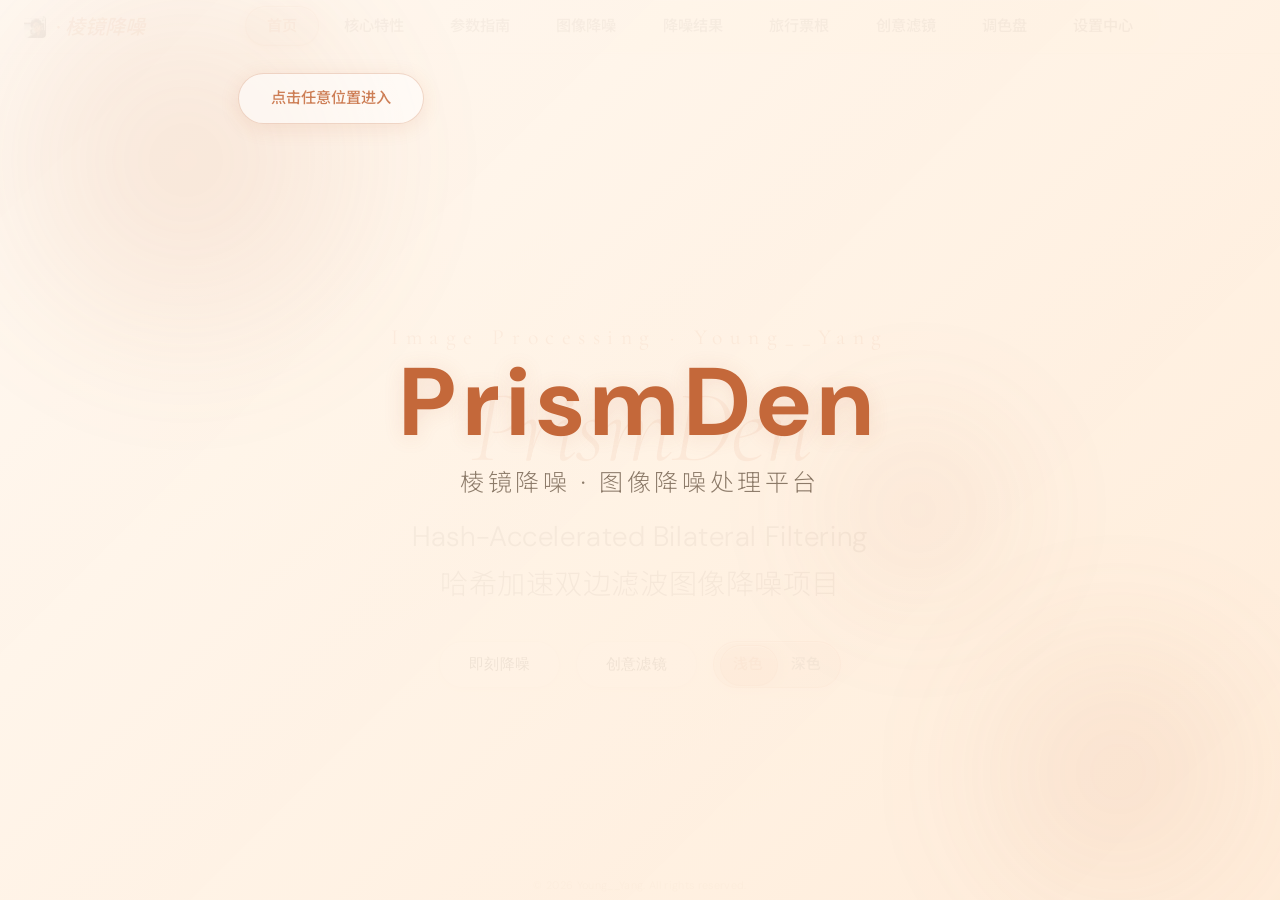
==== index.html @ 750f4538 "first commit" ====
<!DOCTYPE html>
<html lang="zh-CN">
<head>
  <meta charset="UTF-8" />
  <meta name="viewport" content="width=device-width, initial-scale=1.0, viewport-fit=cover" />
  <!-- iOS Safari 兼容 -->
  <meta name="apple-mobile-web-app-capable" content="yes" />
  <meta name="apple-mobile-web-app-status-bar-style" content="default" />
  <meta name="format-detection" content="telephone=no" />
  <!-- 微信 TBS / X5 内核兼容 -->
  <meta name="x5-orientation" content="portrait" />
  <meta name="x5-fullscreen" content="true" />
  <meta name="x5-page-mode" content="app" />
  <meta http-equiv="X-UA-Compatible" content="IE=edge,chrome=1" />
  <meta name="renderer" content="webkit" />
  <!-- 通知 iOS Safari 支持深浅色模式（触发 prefers-color-scheme） -->
  <meta name="color-scheme" content="light dark" />
  <title>PrismDen — 图像降噪</title>
  <link rel="stylesheet" href="style.css" />
  <link rel="stylesheet" href="filter.css" />
  <link rel="stylesheet" href="ticket.css" />
  <link rel="stylesheet" href="profile.css" />
  <link rel="stylesheet" href="palette.css" />
  <link rel="icon" href="./002.jpg" type="image/x-icon">
  <!-- 同步检测系统主题（在 CSS 加载前执行，避免闪白） -->
  <script>
    (function() {
      // 用户手动设置过主题 → 跳过自动检测
      if (localStorage.getItem('theme')) return;
      // 兼容 iOS Safari + 微信：优先 matchMedia，fallback 用 color-scheme 媒体查询
      var mq = '(prefers-color-scheme: dark)';
      var prefersDark = false;
      try { prefersDark = window.matchMedia(mq).matches; } catch(e) {}
      // iOS 微信 X5 内核不支持 matchMedia → 用 CSS env() 检测（Safari 支持）
      // 先设一个默认值，CSS 加载后会覆盖
      if (prefersDark) {
        document.documentElement.setAttribute('data-theme', 'dark');
        sessionStorage.setItem('_themeAuto', '1');
      }
    })();
  </script>
  <link href="https://fonts.googleapis.com/css2?family=Noto+Sans+SC:wght@300;400;500;700&family=Cormorant+Garamond:wght@400;500;600;700&family=DM+Sans:wght@300;400;500;700&family=Playfair+Display:wght@400;600;700;800;900&family=Noto+Serif+SC:wght@400;600;700;900&display=swap" rel="stylesheet">
  <script src="exif.js"></script>
</head>
<body>

<!-- 欢迎遮罩 -->
<div class="welcome-overlay" id="welcomeOverlay" onclick="var o=this;if(o._d)return;o._d=1;o.style.pointerEvents='none';o.classList.add('fade-out');var h=document.getElementById('page-home');if(h){var e=h.querySelectorAll('.hero-kanji,.word,.hero-subtitle,.hero-actions');for(var i=0;i<e.length;i++){e[i].style.animation='none';e[i].offsetHeight;e[i].style.animation=''}}setTimeout(function(){o.remove();var n=document.querySelector('.nav-link[data-page=home]');if(n)n.classList.add('active')},600)">
  <div class="welcome-bg-circle welcome-bg-circle-1"></div>
  <div class="welcome-bg-circle welcome-bg-circle-2"></div>
  <div class="welcome-bg-circle welcome-bg-circle-3"></div>
  <div class="welcome-content">
    <div class="welcome-logo">PrismDen</div>
    <div class="welcome-subtitle" data-i18n="welcomeSubtitle" data-i18n-html="true">棱镜降噪 · 图像降噪处理平台</div>
  </div>
    <div class="welcome-hint" id="welcomeHint" data-i18n="welcomeHint">点击任意位置进入</div>
  </div>
</div>

<!-- 背景动画 -->
<div class="bg-animation">
  <div class="bg-circle bg-circle-1"></div>
  <div class="bg-circle bg-circle-2"></div>
  <div class="bg-circle bg-circle-3"></div>
</div>

<!-- 导航栏 -->
<nav class="navbar" id="navbar">
  <div class="nav-brand" id="navBrand">
    <div class="nav-brand-row">
      <img src="002.jpg" class="nav-icon" onclick="switchPage('home')" style="cursor:pointer;width:22px;height:22px;" alt="logo">
      <span class="nav-title"><a href="#" onclick="switchPage('home'); return false;"><em data-i18n="brandTag">PrismDen</em></a></span>
    </div>
  </div>
  <div class="nav-links" id="navLinks">
    <span class="nav-link active" data-page="home" data-i18n="navHome">首页</span>
    <span class="nav-link" data-page="features" data-i18n="navFeatures">核心特性</span>
    <span class="nav-link" data-page="guide" data-i18n="navGuide">参数指南</span>
    <span class="nav-link" data-page="upload" data-i18n="navUpload">图像降噪</span>
    <span class="nav-link" data-page="result" data-i18n="navResult">降噪结果</span>
    <span class="nav-link" data-page="ticket" data-i18n="navTicket">旅行票根</span>
    <span class="nav-link" data-page="filter" data-i18n="navFilter">创意滤镜</span>
    <span class="nav-link" data-page="palette" data-i18n="navPalette">调色盘</span>
    <span class="nav-link" data-page="profile" data-i18n="navProfile">设置中心</span>
  </div>
  <div class="nav-right">
    <!-- <div class="nav-status" id="statusBar">
      <div class="status-dot" id="statusDot"></div>
      <span id="statusText" data-i18n="statusConnecting">等待后端连接...</span>
    </div> -->
    <!-- <button class="nav-ping-btn" onclick="pingBackend()">检测服务</button> -->
    <!-- <button class="volume-btn" id="volumeBtn" onclick="toggleSound()" title="音效开关">
      <svg class="volume-on" xmlns="http://www.w3.org/2000/svg" viewBox="0 0 24 24" fill="none" stroke="currentColor" stroke-width="2">
        <polygon points="11 5 6 9 2 9 2 15 6 15 11 19 11 5"></polygon>
        <path d="M19.07 4.93a10 10 0 0 1 0 14.14"></path>
        <path d="M15.54 8.46a5 5 0 0 1 0 7.07"></path>
      </svg>
      <svg class="volume-off" style="display:none;" xmlns="http://www.w3.org/2000/svg" viewBox="0 0 24 24" fill="none" stroke="currentColor" stroke-width="2">
        <polygon points="11 5 6 9 2 9 2 15 6 15 11 19 11 5"></polygon>
        <line x1="23" y1="9" x2="17" y2="15"></line>
        <line x1="17" y1="9" x2="23" y2="15"></line>
      </svg>
    </button> -->
  </div>
</nav>

<!-- 1: 首页 -->
<section class="page-section active" id="page-home" data-page="home">

  <section class="hero">
    <div class="hero-sketch-bg">
      <!-- <img src="./hero-sketch.png" alt="" class="hero-sketch hero-desktop" /> -->
      <!-- <img src="./hero-boy.png" alt="" class="hero-sketch hero-mobile" /> -->
    </div>
    <div class="hero-inner">
      <div class="hero-content">
        <p class="hero-kanji" data-i18n="heroKanji">Image Processing · Young__Yang</p>
        <h1 class="hero-title">
          <!-- <span class="word-wrap"><span class="word">PrismDen</span></span> -->
          <span class="word-wrap"><span class="word"><em>PrismDen</em></span></span>
        </h1>
        <p class="hero-subtitle"><span data-i18n="heroSubtitle" data-i18n-html="true">Hash-Accelerated Bilateral Filtering<br>哈希加速双边滤波图像降噪项目</span></p>
        <div class="hero-actions">
          <button class="btn btn-hero-action" onclick="switchPage('upload')" data-i18n="btnDenoise">即刻降噪</button>
          <button class="btn btn-hero-filter" onclick="switchPage('filter')" data-i18n="btnFilter">创意滤镜</button>
          <div class="theme-switcher" id="themeSwitcher">
            <span class="theme-option active" data-theme-option="light" onclick="setTheme('light')" data-i18n="themeLight">浅色</span>
            <span class="theme-option" data-theme-option="dark" onclick="setTheme('dark')" data-i18n="themeDark">深色</span>
            <div class="theme-pill"></div>
          </div>
        </div>
      </div>
    </div>
    <div class="scroll-hint" onclick="switchPage('features')" style="cursor:pointer;">
      <!-- <svg xmlns="http://www.w3.org/2000/svg" viewBox="0 0 24 24" fill="none" stroke="currentColor" stroke-width="2">
        <polyline points="9 6 15 12 9 18"></polyline>
      </svg> -->
      <!-- <span style="font-size:0.82rem; color:var(--stone); letter-spacing:0.08em;">向下滚动查看详情</span> -->
    </div>
  </section>
</section>

<!-- 2: 核心特性 -->
<section class="page-section" id="page-features" data-page="features">

  <main class="page-main">
    <div class="features-grid">
      <div class="feature-card glass-card">
        <h3 data-i18n="featBilateral">双边滤波算法</h3>
        <p data-i18n="featBilateralDesc">空间权重与色彩权重联合保边去噪，精准区分噪声与细节边缘，避免传统高斯滤波导致的模糊</p>
        <div class="feature-formula">W = Gₛ(||x||) · Gᵣ(||I||)</div>
      </div>
      <div class="feature-card glass-card">
        <h3 style="font-size:1.25rem; line-height:1.8; color:var(--ink);" data-i18n="featDS">数据结构</h3>
        <p data-i18n="featDSDesc">综合运用哈希表、链表、大顶堆、队列等数据结构来管理处理流水线</p>
      </div>
      <div class="feature-card glass-card">
        <h3 data-i18n="featCPP">C++ 后端</h3>
        <p data-i18n="featCPPDesc">原生 C++ HTTP 服务器，LUT 加速双边滤波，Catmull-Rom 双三次上采样，Unsharp Mask 锐化</p>
        <div class="feature-formula" style="font-size:0.7rem">MAX_EDGE=1000 · Radius≤5 · LUT×65536</div>
      </div>
      <div class="feature-card glass-card">
        <h3 data-i18n="featFormat">多格式支持</h3>
        <p data-i18n="featFormatDesc">支持 PNG、JPG、JPEG、RAW、BMP、TIFF、WebP 等主流图片格式输入，输出 PNG/JPEG/WebP</p>
        <div class="feature-formula" style="font-size:0.7rem">PNG · JPG · RAW · BMP · TIFF · WebP</div>
      </div>
    </div>
    <div class="cta-block">
      <button class="btn btn-primary btn-lg" onclick="switchPage('guide')" data-i18n="btnViewGuide">查看参数指南 →</button>
    </div>
  </main>

</section>

<!-- 2: 参数指南 -->
<section class="page-section" id="page-guide" data-page="guide">

  <main class="page-main">
    <!-- <div class="panel-header">
      <span class="panel-num">?</span>
      <h2><span data-i18n="navGuide"><span data-i18n="btnBackToGuide">参数指南</span></span></h2>
    </div> -->

    <p style="text-align:center; color:var(--ink-faded); font-size:1.1rem; max-width:720px; margin:0 auto 2.5rem; line-height:1.7;" data-i18n="guideIntro">调整降噪参数前，先了解两个核心参数的含义与推荐取值，助你快速找到最佳效果</p>

    <div class="upload-params-grid">
      <!-- 左：空间半径说明 -->
      <div class="guide-col">
        <div class="glass-card bounce-card" style="animation-delay:0s;">
          <h3 style="font-family:var(--font-display); font-size:1.5rem; font-weight:300; color:var(--ink); margin-bottom:1rem;" data-i18n="guideSpace">空间半径</h3>
          <p style="font-size:1.05rem; color:var(--ink-faded); line-height:1.7; margin-bottom:1rem;" data-i18n="guideSpaceDesc" data-i18n-html="true">
            控制滤波器的<span style="color:var(--orange); font-weight:600;">空间作用范围</span>。数值越大，参与计算的像素距离越远，降噪力度越强，但细节也可能被过度平滑。
          </p>
          <div class="feature-formula" style="margin-bottom:1rem; text-align:center;">Gₛ = exp(−||xy||² / 2σₛ²)</div>
          <div style="display:flex; flex-direction:column; gap:0.7rem;">
            <div style="display:flex; justify-content:space-between; align-items:center; font-size:0.8rem; padding:6px 10px; background:rgba(184,168,152,0.06); border-radius:8px;">
              <span style="color:var(--stone);"><span data-i18n="sigmaSScaleL">1 − 3</span></span>
              <span style="color:var(--ink); font-weight:500; text-align:right;" data-i18n="sigmaSLightDesc">轻微降噪，保留最多细节</span>
            </div>
            <div style="display:flex; justify-content:space-between; align-items:center; font-size:0.8rem; padding:6px 10px; background:rgba(184,168,152,0.06); border-radius:8px;">
              <span style="color:var(--stone);" data-i18n="sigmaSRec">4 − 7（推荐）</span>
              <span style="color:var(--orange); font-weight:600; text-align:right;" data-i18n="sigmaSRecDesc">日常使用，细节与降噪平衡</span>
            </div>
            <div style="display:flex; justify-content:space-between; align-items:center; font-size:0.8rem; padding:6px 10px; background:rgba(184,168,152,0.06); border-radius:8px;">
              <span style="color:var(--stone);">8 − 15</span>
              <span style="color:var(--ink); font-weight:500; text-align:right;" data-i18n="sigmaSStrongDesc">强力降噪，适合高噪声风景照</span>
            </div>
          </div>
        </div>
      </div>

      <!-- 右：颜色阈值说明 -->
      <div class="guide-col">
        <div class="glass-card bounce-card" style="animation-delay:0.6s;">
          <h3 style="font-family:var(--font-display); font-size:1.5rem; font-weight:300; color:var(--ink); margin-bottom:1rem;" data-i18n="guideRange">颜色阈值</h3>
          <p style="font-size:1.05rem; color:var(--ink-faded); line-height:1.7; margin-bottom:1rem;" data-i18n="guideRangeDesc" data-i18n-html="true">
            控制<span style="color:var(--orange); font-weight:600;">颜色相似度阈值</span>。数值越小，颜色边界保护越强（边缘越清晰）；数值越大，跨边缘平滑越激进。
          </p>
          <div class="feature-formula" style="margin-bottom:1rem; text-align:center;">Gᵣ = exp(−||I||² / 2σᵣ²)</div>
          <div style="display:flex; flex-direction:column; gap:0.7rem;">
            <div style="display:flex; justify-content:space-between; align-items:center; font-size:0.8rem; padding:6px 10px; background:rgba(184,168,152,0.06); border-radius:8px;">
              <span style="color:var(--stone);">1 − 15</span>
              <span style="color:var(--ink); font-weight:500; text-align:right;" data-i18n="sigmaRLowDesc">强保边，适合人像、建筑</span>
            </div>
            <div style="display:flex; justify-content:space-between; align-items:center; font-size:0.8rem; padding:6px 10px; background:rgba(184,168,152,0.06); border-radius:8px;">
              <span style="color:var(--stone);" data-i18n="sigmaRRec">16 − 40（推荐）</span>
              <span style="color:var(--orange); font-weight:600; text-align:right;" data-i18n="sigmaRRecDesc">平衡保边与平滑，默认 25</span>
            </div>
            <div style="display:flex; justify-content:space-between; align-items:center; font-size:0.8rem; padding:6px 10px; background:rgba(184,168,152,0.06); border-radius:8px;">
              <span style="color:var(--stone);">41 − 100</span>
              <span style="color:var(--ink); font-weight:500; text-align:right;" data-i18n="sigmaRHighDesc">平滑优先，适合天空、水面等</span>
            </div>
          </div>
        </div>
      </div>
    </div>

    <div style="text-align:center; margin-top:2rem;">
      <button class="btn btn-primary btn-lg" onclick="switchPage('upload')" data-i18n="btnGoParams">去调整参数 →</button>
    </div>
  </main>
</section>

<!-- 3: 上传处理 -->
<section class="page-section" id="page-upload" data-page="upload">

  <main class="page-main page-main-wide">
    <div class="upload-params-grid">

      <!-- 左列：上传区域 -->
      <section class="content-section upload-col">
        <div class="panel-header">
          <h2 data-i18n="uploadTitle">导入图片</h2>
        </div>

        <div class="upload-zone glass-card bounce-card" id="uploadZone" style="animation-delay:0s;">
          <input type="file" id="fileInput" accept=".png,.jpg,.jpeg,.raw,.bmp,.tiff,.tif,.webp" hidden />
          <div class="upload-inner" id="uploadInner">
            <div class="upload-icon">
              <svg width="48" height="48" viewBox="0 0 48 48" fill="none">
                <path d="M24 10V34M24 10L16 18M24 10L32 18" stroke="currentColor" stroke-width="2.5" stroke-linecap="round" stroke-linejoin="round"/>
                <path d="M10 36H38" stroke="currentColor" stroke-width="2.5" stroke-linecap="round"/>
              </svg>
            </div>
            <p class="upload-hint" data-i18n="uploadHint">点击导入图片</p>
            <p class="upload-format" data-i18n="uploadFormat">支持 PNG · JPG · JPEG · RAW · BMP · TIFF · WebP</p>
          </div>
        </div>

        <div class="preview-block" id="previewBlock">
          <img id="previewImg" class="preview-img hidden" alt="预览图" />
          <canvas id="inputCanvas" class="img-canvas hidden"></canvas>
          <div class="img-actions hidden" id="imgActions">
            <button class="img-action-btn change" onclick="changeImage()">
              <svg width="14" height="14" viewBox="0 0 16 16" fill="none">
                <path d="M13 2H3L2 5V14H14V5L13 2Z" stroke="currentColor" stroke-width="1.2" stroke-linejoin="round"/>
                <path d="M8 12V6M8 6L5 9M8 6L11 9" stroke="currentColor" stroke-width="1.2" stroke-linecap="round" stroke-linejoin="round"/>
              </svg>
              <span data-i18n="btnChangePhoto">更换照片</span>
            </button>
            <button class="img-action-btn remove" onclick="removeImage()">
              <svg width="14" height="14" viewBox="0 0 16 16" fill="none">
                <path d="M5 2L2 5V14H14V5L11 2H5Z" stroke="currentColor" stroke-width="1.2" stroke-linejoin="round"/>
                <path d="M6 7L10 11M10 7L6 11" stroke="currentColor" stroke-width="1.2" stroke-linecap="round" stroke-linejoin="round"/>
              </svg>
              <span data-i18n="btnRemovePhoto">移除照片</span>
            </button>
          </div>
          <div class="img-meta hidden" id="imgMeta">
            <div class="meta-row"><span class="meta-key"><span data-i18n="metaName">文件名</span></span><span class="meta-val" id="metaName">--</span></div>
            <div class="meta-row"><span class="meta-key"><span data-i18n="metaFormat">格式</span></span><span class="meta-val" id="metaFormat">--</span></div>
            <div class="meta-row"><span class="meta-key"><span data-i18n="metaSize">大小</span></span><span class="meta-val" id="metaBytes">--</span></div>
            <div class="meta-divider"></div>
            <div class="meta-sub" data-i18n="metaCamera">相机参数</div>
            <div class="meta-row meta-exif-row"><span class="meta-key"><span data-i18n="metaMake">相机制造商</span></span><span class="meta-val" id="metaMake">--</span></div>
            <div class="meta-row meta-exif-row"><span class="meta-key"><span data-i18n="metaModel">相机型号</span></span><span class="meta-val" id="metaModel">--</span></div>
            <div class="meta-row meta-exif-row"><span class="meta-key"><span data-i18n="metaAperture">光圈</span></span><span class="meta-val" id="metaAperture">--</span></div>
            <div class="meta-row meta-exif-row"><span class="meta-key"><span data-i18n="metaShutter">快门</span></span><span class="meta-val" id="metaShutter">--</span></div>
            <div class="meta-row meta-exif-row"><span class="meta-key"><span data-i18n="metaISO">ISO</span></span><span class="meta-val" id="metaISO">--</span></div>
            <div class="meta-row meta-exif-row"><span class="meta-key"><span data-i18n="metaFocal">焦距</span></span><span class="meta-val" id="metaFocal">--</span></div>
          </div>
        </div>

      </section>

      <!-- 右列：降噪参数 -->
      <section class="content-section params-col">
        <div class="panel-header" style="flex-wrap:wrap;">
          <h2 data-i18n="paramTitle">降噪参数</h2>
          <button class="btn btn-ghost" onclick="switchPage('guide')" style="margin-left:auto; font-size:0.82rem; padding:0.5rem 1.1rem;" data-i18n="btnBackToGuide">← 参数指南</button>
        </div>

        <!-- <div class="params-grid">
          <div class="param-card glass-card bounce-card" style="animation-delay:0.4s;">
            <h3 class="param-card-title"><span data-i18n="featBilateral">双边滤波算法</span></h3>
            <div class="algo-formula">
              W(i,j) = Gₛ(|i−j|) · Gᵣ(|I(i)−I(j)|)<br/>
              Gₛ = exp(−||xy||² / 2σₛ²)<br/>
              Gᵣ = exp(−||I||² / 2σᵣ²)
            </div>
          </div>
          <div class="param-card glass-card bounce-card" style="animation-delay:0.8s;">
            <h3 class="param-card-title" style="font-size:1.15rem; line-height:1.8;">云赴山巅<br>自在远行<br>春和景明<br>白日梦想家</h3>
          </div>
        </div> -->

        <div class="param-controls glass-card bounce-card" style="animation-delay:1.2s;">
          <div class="param-group">
            <label class="param-label">
              <span data-i18n="sigmaSLabel">空间半径</span>
              <span>σₛ = <em id="sigmaS_val">5</em></span>
            </label>
            <input type="range" class="slider" id="sigmaS" min="1" max="15" value="5"
              oninput="document.getElementById('sigmaS_val').textContent=this.value" />
            <div class="param-scale"><span data-i18n="sigmaSScaleL">1 &mdash; 轻微</span><span data-i18n="sigmaSScaleR">15 &mdash; 强力</span></div>
          </div>

          <div class="param-group">
            <label class="param-label">
              <span data-i18n="sigmaRLabel">颜色阈值</span>
              <span>σᵣ = <em id="sigmaR_val">25</em></span>
            </label>
            <input type="range" class="slider" id="sigmaR" min="1" max="100" value="25"
              oninput="document.getElementById('sigmaR_val').textContent=this.value" />
            <div class="param-scale"><span data-i18n="sigmaRScaleL">1 &mdash; 保边</span><span data-i18n="sigmaRScaleR">100 &mdash; 平滑</span></div>
          </div>

          <div class="param-group">
            <label class="param-label"><span data-i18n="resultMode">降噪模式</span></label>
            <div class="mode-tabs" id="modeTabs">
              <button class="mode-tab active" data-mode="bilateral" onclick="selectMode(this)"><span data-i18n="modeBilateral">彩色双边</span></button>
              <button class="mode-tab" data-mode="grayscale_bilateral" onclick="selectMode(this)"><span data-i18n="modeGrayscale">灰度 Y 通道</span></button>
              <div class="mode-pill" id="modePill"></div>
            </div>
          </div>

          <button class="btn btn-primary btn-process" id="processBtn" onclick="processImage()" disabled>
            <span class="btn-text" data-i18n="btnStartDenoise">开始图像降噪</span>
            <div class="btn-spinner hidden" id="btnSpinner"></div>
          </button>

          <div class="progress-wrap hidden" id="progressWrap">
            <div class="progress-bar" id="progressBar" style="width:0%"></div>
            <span class="progress-text" id="progressText" data-i18n="processing">处理中...</span>
          </div>

          <div class="timing hidden" id="timingBlock">
            <span class="timing-label"><span data-i18n="resultTiming">处理耗时</span></span>
            <span class="timing-val" id="timingVal">-- ms</span>
          </div>
        </div>
      </section>

    </div>
  </main>

</section>

<!-- 4: 处理结果 -->
<section class="page-section" id="page-result" data-page="result">

  <main class="page-main" id="mainContent">

    <!-- 无结果提示 -->
    <div class="empty-state glass-card" id="emptyState">
      <h3 data-i18n="emptyTitle">暂无处理结果</h3>
      <p data-i18n="emptyDesc">请先前往上传处理页面导入图片并进行降噪处理</p>
      <button class="goto-upload-btn" onclick="switchPage('upload')"><span data-i18n="btnGoUpload">去上传图片</span></button>
    </div>

    <!-- 结果展示区 -->
    <div id="resultContent" class="hidden">

      <!-- 耗时 + 参数信息 -->
      <div class="result-info-bar glass-card bounce-card" id="resultInfoBar" style="animation-delay:0s;">
        <div class="info-item">
          <span class="info-label"><span data-i18n="resultTiming">处理耗时</span></span>
          <span class="info-val" id="resultTiming">--</span>
        </div>
        <div class="info-divider"></div>
        <div class="info-item">
            <span class="info-label">σₛ <span data-i18n="sigmaSLabel">空间半径</span></span>
            <span class="info-val" id="resultSigmaS">--</span>
          </div>
          <div class="info-divider"></div>
          <div class="info-item">
            <span class="info-label">σᵣ <span data-i18n="sigmaRLabel">颜色阈值</span></span>
          <span class="info-val" id="resultSigmaR">--</span>
        </div>
        <div class="info-divider"></div>
        <div class="info-item">
          <span class="info-label"><span data-i18n="resultMode">降噪模式</span></span>
          <span class="info-val" id="resultMode">--</span>
        </div>
      </div>

      <!-- 左右布局：左=降噪结果+保存，右=照片信息 -->
      <div class="result-grid">

        <!-- 左栏：降噪结果 + 保存图片（上下分布） -->
        <div class="result-left-col">
          <!-- 降噪结果 -->
          <section class="content-section">
            <div class="panel-header">
              <h2 data-i18n="resultTitle">降噪结果</h2>
            </div>
            <div class="result-canvas-wrap glass-card bounce-card" style="animation-delay:0.5s;">
              <canvas id="resultCanvas" class="img-canvas-full"></canvas>
            </div>
            <!-- <div class="compare-hint" id="compareHint" onclick="openCompare()">
              <svg width="16" height="16" viewBox="0 0 16 16" fill="none">
                <path d="M6 2L2 8L6 14M10 2L14 8L10 14" stroke="currentColor" stroke-width="1.5" stroke-linecap="round"/>
              </svg>
              点击对比查看<span data-i18n="compareOriginal">原图</span> / 处理后效果
            </div> -->
          </section>

          <!-- 保存图片（在降噪结果下方） -->
          <section class="content-section" style="margin-top:2rem;">
            <!-- <div class="panel-header">
              <h2><span data-i18n="btnSave"><span data-i18n="btnSaveFilter">保存图片</span></span></h2>
            </div> -->
            <div class="save-block glass-card bounce-card" id="saveBlock" style="animation-delay:1.0s;">
              <div class="save-format-row">
                <span class="save-label" data-i18n="saveFormat">保存格式</span>
                <div class="save-format-tabs" id="saveFormatTabs">
                  <button class="save-fmt-btn active" data-fmt="png" onmouseenter="selectSaveFormat(this)"><span data-i18n="savePNG">PNG</span></button>
                  <button class="save-fmt-btn" data-fmt="jpeg" onmouseenter="selectSaveFormat(this)"><span data-i18n="saveJPEG">JPEG</span></button>
                  <button class="save-fmt-btn" data-fmt="webp" onmouseenter="selectSaveFormat(this)"><span data-i18n="saveWebP">WebP</span></button>
                  <div class="save-format-pill"></div>
                </div>
              </div>
              <div id="qualityRow" style="display:none; flex-direction:column; gap:8px;">
                <label class="param-label"><span data-i18n="qualityLabel">压缩质量</span> <em id="qualityVal">92</em>%</label>
                <input type="range" class="slider" id="qualitySlider" min="60" max="100" value="92"
                  oninput="document.getElementById('qualityVal').textContent=this.value" />
              </div>
              <div class="save-actions" id="saveActions">
                <button class="save-action-btn" data-action="save" onmouseenter="selectSaveAction(this)"><span data-i18n="btnSave">保存图片</span></button>
                <button class="save-action-btn" data-action="new" onmouseenter="selectSaveAction(this)"><span data-i18n="btnNewImage">处理新图片</span></button>
                <div class="save-action-pill"></div>
              </div>
              <button class="save-confirm-btn" id="saveConfirmBtn" onclick="executeSaveAction()"><span data-i18n="btnConfirm">确定</span></button>
            </div>
          </section>
        </div>

        <!-- 右栏：照片信息（精简） -->
        <section class="content-section result-right-col">
          <div class="panel-header">
            <h2><span data-i18n="photoInfo">照片信息</span></h2>
          </div>
          <div class="photo-info glass-card bounce-card" id="photoInfoBlock" style="animation-delay:0.8s;">
            <!-- 相机参数 -->
            <div class="info-sub-header" data-i18n="metaCamera">相机参数</div>
            <div class="info-row">
              <span class="info-key"><span data-i18n="metaMake">相机制造商</span></span>
              <span class="info-val" id="infoMake">--</span>
            </div>
            <div class="info-row">
              <span class="info-key"><span data-i18n="metaModel">相机型号</span></span>
              <span class="info-val" id="infoModel">--</span>
            </div>
            <div class="info-row">
              <span class="info-key"><span data-i18n="metaAperture">光圈</span></span>
              <span class="info-val" id="infoAperture">--</span>
            </div>
            <div class="info-row">
              <span class="info-key"><span data-i18n="metaShutter">快门</span></span>
              <span class="info-val" id="infoShutter">--</span>
            </div>
            <div class="info-row">
              <span class="info-key"><span data-i18n="metaISO">ISO</span></span>
              <span class="info-val" id="infoISO">--</span>
            </div>
            <div class="info-row">
              <span class="info-key"><span data-i18n="metaFocal">焦距</span></span>
              <span class="info-val" id="infoFocal">--</span>
            </div>
            <div class="info-divider-row"></div>
            <!-- 文件信息 -->
            <div class="info-sub-header"><span data-i18n="fileInfo">文件信息</span></div>
            <div class="info-row">
              <span class="info-key" data-i18n="fileSize">文件大小</span>
              <span class="info-val" id="infoFileSize">--</span>
            </div>
            <div class="info-row">
              <span class="info-key" data-i18n="fileFormat">文件格式</span>
              <span class="info-val" id="infoFormat">--</span>
            </div>
            <div class="info-row">
              <span class="info-key"><span data-i18n="colorSpace">颜色空间</span></span>
              <span class="info-val" id="infoColorSpace">--</span>
            </div>
          </div>
        </section>

      </div>

    </div>

  </main>

</section><!-- end #page-result -->

<!-- 5: 旅行票根 -->
<section class="page-section" id="page-ticket" data-page="ticket">

  <div class="ticket-page">
    <!-- 左侧：上传 & 设置 -->
    <div class="ticket-panel" id="ticketPanel">
      <div class="sheet-top-bar">
        <div class="sheet-drag-handle"></div>
        <button class="sheet-expand-btn" id="ticketExpandBtn" aria-label="展开/收起弹窗">
          <svg class="arrow-up" xmlns="http://www.w3.org/2000/svg" width="18" height="18" viewBox="0 0 24 24" fill="none" stroke="currentColor" stroke-width="2.5" stroke-linecap="round" stroke-linejoin="round">
            <polyline points="18 15 12 9 6 15"/>
          </svg>
          <svg class="arrow-down" xmlns="http://www.w3.org/2000/svg" width="18" height="18" viewBox="0 0 24 24" fill="none" stroke="currentColor" stroke-width="2.5" stroke-linecap="round" stroke-linejoin="round">
            <polyline points="6 9 12 15 18 9"/>
          </svg>
        </button>
      </div>
      <div class="ticket-panel-title" data-i18n="ticketTitle">旅行票根</div>
      <p class="ticket-panel-desc" data-i18n="ticketDesc">上传照片，生成专属电子旅行票根</p>

      <div class="ticket-upload-zone" id="ticketUploadZone">
        <div class="ticket-upload-content" id="ticketUploadContent">
          <div class="ticket-upload-icon">
            <svg width="48" height="48" viewBox="0 0 48 48" fill="none" stroke="currentColor" stroke-width="1.5">
              <rect x="6" y="10" width="36" height="28" rx="4"/>
              <circle cx="17" cy="22" r="3"/>
              <path d="M6 32l10-12 8 10 6-6 12 14"/>
            </svg>
          </div>
          <p class="ticket-upload-text" data-i18n="ticketUploadHint">拖放或点击上传照片</p>
          <p class="ticket-upload-hint" data-i18n="ticketUploadFormat">支持 JPG / PNG / WebP</p>
        </div>
        <div class="ticket-upload-preview" id="ticketUploadPreview" style="display:none;">
          <img id="ticketUploadPreviewImg" src="" alt="预览" />
          <p class="ticket-upload-text" style="margin-top:8px;font-size:0.82rem;color:var(--ink-faded);" data-i18n="ticketChangeHint">点击更换照片</p>
        </div>
        <input type="file" id="ticketFileInput" accept="image/*" hidden>
      </div>

      <!-- 移动端：弹窗内票根预览（上传后显示生成的票根缩略版） -->
      <div class="ticket-sheet-preview" id="ticketSheetPreview" style="display:none;">
        <p class="ticket-sheet-preview-label" data-i18n="ticketPreview">票根预览</p>
        <div class="ticket-sheet-preview-inner" id="ticketSheetPreviewInner"></div>
      </div>

      <div class="ticket-editor" id="ticketEditorBlock" style="display:none;">
        <p class="editor-title" data-i18n="ticketEditor">编辑票根信息</p>
        <div class="form-group">
          <label class="form-label"><span data-i18n="ticketDest">目的地</span></label>
          <input type="text" id="ticketDestination" class="form-input" placeholder="如：CHUAN XI" value="CHUAN XI" autocomplete="off" autocorrect="off" autocapitalize="characters" inputmode="text">
          <span class="form-hint"><span data-i18n="ticketDestHint">纯英文大写建议15字符以内</span></span>
        </div>
        <div class="form-group">
          <label class="form-label" data-i18n="ticketLocation">中文地名</label>
          <input type="text" id="ticketLocationCN" class="form-input" placeholder="如：中国 · 川西" value="中国 · 川西" autocomplete="off" autocorrect="off" inputmode="text">
        </div>
        <div class="form-group">
          <label class="form-label"><span data-i18n="ticketDate">日期</span></label>
          <input type="text" id="ticketDate" class="form-input" placeholder="如：2026 · 7" value="2026 · 7" autocomplete="off" autocorrect="off" inputmode="text">
        </div>
        <div class="form-group">
          <label class="form-label"><span data-i18n="ticketName">旅行者</span></label>
          <input type="text" id="ticketName" class="form-input" placeholder="如：Young__Yang" value="Young__Yang" autocomplete="off" autocorrect="off" inputmode="text">
        </div>
        <div class="form-group">
          <label class="form-label"><span data-i18n="ticketNo">票号</span></label>
          <input type="text" id="ticketTicketNo" class="form-input" placeholder="如：NO.028561" value="NO.028561" autocomplete="off" autocorrect="off" inputmode="text">
        </div>
        <div class="form-group">
          <label class="form-label"><span data-i18n="ticketCode">防伪码</span></label>
          <input type="text" id="ticketCode" class="form-input" placeholder="自动生成" readonly autocomplete="off" autocorrect="off" inputmode="text">
          <button class="btn-regenerate" onclick="regenerateTicketCode()"><span data-i18n="btnRegenerate">重新生成</span></button>
        </div>
        <div class="editor-actions">
          <button class="btn btn-primary" onclick="downloadTicket()" data-i18n="btnDownload">下载票根</button>
          <button class="btn btn-secondary" onclick="resetTicketAll()" data-i18n="btnReupload">重新上传</button>
        </div>
      </div>
    </div>

    <!-- 右侧：票根预览 -->
    <div class="ticket-preview-area" id="ticketPreviewArea">
      <div class="preview-placeholder" id="ticketPreviewPlaceholder">
        <div class="placeholder-content">
          <svg width="80" height="80" viewBox="0 0 80 80" fill="none" stroke="var(--stone)" stroke-width="1">
            <rect x="8" y="16" width="64" height="48" rx="8"/>
            <path d="M8 38h64"/>
            <rect x="20" y="24" width="16" height="10" rx="2"/>
            <line x1="44" y1="27" x2="60" y2="27"/>
            <line x1="44" y1="32" x2="56" y2="32"/>
            <path d="M56 56l8 8M64 56l-8 8" stroke-width="1.5"/>
          </svg>
          <p data-i18n="ticketPlaceholder" data-i18n-html="true">上传照片后<br>票根将在此预览</p>
        </div>
      </div>
      <div class="ticket-container" id="ticketContainer" style="display:none;">
        <div class="ticket" id="ticket">
          <!-- JS动态生成 -->
        </div>
      </div>
      <!-- 移动端：底部浮动切换按钮 -->
      <div class="ticket-mobile-toggle" id="ticketMobileToggle">
        <svg xmlns="http://www.w3.org/2000/svg" width="18" height="18" viewBox="0 0 24 24" fill="none" stroke="currentColor" stroke-width="2" stroke-linecap="round" stroke-linejoin="round">
          <line x1="4" y1="21" x2="4" y2="14"/><line x1="4" y1="10" x2="4" y2="3"/>
          <line x1="12" y1="21" x2="12" y2="12"/><line x1="12" y1="8" x2="12" y2="3"/>
          <line x1="20" y1="21" x2="20" y2="16"/><line x1="20" y1="12" x2="20" y2="3"/>
          <line x1="1" y1="14" x2="7" y2="14"/><line x1="9" y1="8" x2="15" y2="8"/>
          <line x1="17" y1="16" x2="23" y2="16"/>
        </svg>
        <span><span data-i18n="ticketOptions">票根选项</span></span>
      </div>
    </div>
  </div>

  <!-- 移动端：底部弹窗遮罩 -->
  <div class="ticket-mobile-backdrop" id="ticketMobileBackdrop"></div>
</section><!-- end #page-ticket -->

<!-- 7: 创意滤镜 -->
<section class="page-section" id="page-filter" data-page="filter">

  <div class="filter-page">
    <!-- 左侧：上传 & 滤镜选择 -->
    <div class="filter-panel" id="filterPanel">
      <div class="sheet-top-bar">
        <div class="sheet-drag-handle"></div>
        <button class="sheet-expand-btn" id="filterExpandBtn" aria-label="展开/收起弹窗">
          <svg class="arrow-up" xmlns="http://www.w3.org/2000/svg" width="18" height="18" viewBox="0 0 24 24" fill="none" stroke="currentColor" stroke-width="2.5" stroke-linecap="round" stroke-linejoin="round">
            <polyline points="18 15 12 9 6 15"/>
          </svg>
          <svg class="arrow-down" xmlns="http://www.w3.org/2000/svg" width="18" height="18" viewBox="0 0 24 24" fill="none" stroke="currentColor" stroke-width="2.5" stroke-linecap="round" stroke-linejoin="round">
            <polyline points="6 9 12 15 18 9"/>
          </svg>
        </button>
      </div>
      <div class="filter-panel-title" data-i18n="filterTitle">创意滤镜</div>
      <p class="filter-panel-desc" data-i18n="filterDesc">上传照片，一键应用胶片模拟滤镜</p>

      <div class="filter-upload-zone" id="filterUploadZone">
        <div class="filter-upload-content" id="filterUploadContent">
          <div class="filter-upload-icon">
            <svg width="48" height="48" viewBox="0 0 48 48" fill="none" stroke="currentColor" stroke-width="1.5">
              <rect x="6" y="10" width="36" height="28" rx="4"/>
              <circle cx="17" cy="22" r="3"/>
              <path d="M6 32l10-12 8 10 6-6 12 14"/>
            </svg>
          </div>
          <p class="filter-upload-text" data-i18n="filterUploadHint">拖放或点击上传照片</p>
          <p class="filter-upload-hint" data-i18n="filterUploadFormat">支持 JPG / PNG / WebP</p>
        </div>
        <div class="filter-upload-preview" id="filterUploadPreview" style="display:none;">
          <img id="filterUploadPreviewImg" src="" alt="预览" />
          <p class="filter-upload-text" style="margin-top:8px;font-size:0.82rem;color:var(--ink-faded);" data-i18n="filterChangeHint">点击更换照片</p>
        </div>
        <input type="file" id="filterFileInput" accept="image/*" hidden>
      </div>

      <!-- 移动端：弹窗内滤镜预览 -->
      <div class="filter-sheet-preview" id="filterSheetPreview" style="display:none;">
        <p class="filter-sheet-preview-label" data-i18n="filterPreview">滤镜预览</p>
        <div class="filter-sheet-preview-inner" id="filterSheetPreviewInner"></div>
      </div>

      <div class="filter-editor" id="filterEditorBlock" style="display:none;">
        <p class="filter-editor-title" data-i18n="filterPreset">选择滤镜预设</p>

        <!-- 滤镜类别切换 -->
        <div class="filter-category-tabs">
          <span class="filter-category-pill"></span>
          <button class="filter-category-tab active" data-category="sony"><span data-i18n="filterCatSony">创意外观</span></button>
          <button class="filter-category-tab" data-category="film"><span data-i18n="filterCatFilm">胶片模拟</span></button>
          <button class="filter-category-tab" data-category="tone"><span data-i18n="filterCatTone">类色调</span></button>
        </div>

        <div class="filter-presets" data-category="sony">
          <button class="filter-preset-btn" data-filter="FL">
            <span class="filter-preset-dot fl"></span>
            <span class="filter-preset-label"><span data-i18n="filterFL">FL · 柔和</span></span>
          </button>
          <button class="filter-preset-btn" data-filter="NT">
            <span class="filter-preset-dot nt"></span>
            <span class="filter-preset-label"><span data-i18n="filterNT">NT · 中性</span></span>
          </button>
          <button class="filter-preset-btn" data-filter="VV">
            <span class="filter-preset-dot vv"></span>
            <span class="filter-preset-label"><span data-i18n="filterVV">VV · 鲜艳</span></span>
          </button>
          <button class="filter-preset-btn" data-filter="SH">
            <span class="filter-preset-dot sh"></span>
            <span class="filter-preset-label"><span data-i18n="filterSH">SH · 暗部</span></span>
          </button>
          <button class="filter-preset-btn" data-filter="IN">
            <span class="filter-preset-dot in"></span>
            <span class="filter-preset-label"><span data-i18n="filterIN">IN · 即时</span></span>
          </button>
        </div>

        <div class="filter-presets" data-category="film" style="display:none;">
          <button class="filter-preset-btn" data-filter="PT">
            <span class="filter-preset-dot pt"></span>
            <span class="filter-preset-label"><span data-i18n="filterPT">PT · 人像</span></span>
          </button>
          <button class="filter-preset-btn" data-filter="AS">
            <span class="filter-preset-dot as"></span>
            <span class="filter-preset-label"><span data-i18n="filterAS">AS · 柔和</span></span>
          </button>
          <button class="filter-preset-btn" data-filter="PN">
            <span class="filter-preset-dot pn"></span>
            <span class="filter-preset-label"><span data-i18n="filterPN">PN · 负片</span></span>
          </button>
          <button class="filter-preset-btn" data-filter="CC">
            <span class="filter-preset-dot cc"></span>
            <span class="filter-preset-label"><span data-i18n="filterCC">CC · Chrome</span></span>
          </button>
        </div>
        <div class="filter-presets" data-category="tone" style="display:none;">
          <button class="filter-preset-btn" data-filter="TO">
            <span class="filter-preset-dot to"></span>
            <span class="filter-preset-label"><span data-i18n="filterTO">TO · 青橙</span></span>
          </button>
          <button class="filter-preset-btn" data-filter="OR">
            <span class="filter-preset-dot or"></span>
            <span class="filter-preset-label"><span data-i18n="filterOR">OR · 橙红</span></span>
          </button>
        </div>
        <div class="filter-editor-actions">
          <button class="btn btn-primary" onclick="downloadFilterResult()" data-i18n="btnSave">保存图片</button>
          <button class="btn btn-secondary" onclick="resetFilterAll()" data-i18n="btnReupload">重新上传</button>
        </div>
      </div>
    </div>

    <!-- 右侧：滤镜预览 -->
    <div class="filter-preview-area" id="filterPreviewArea">
      <div class="filter-preview-placeholder" id="filterPreviewPlaceholder">
        <div class="placeholder-content">
          <svg width="80" height="80" viewBox="0 0 80 80" fill="none" stroke="var(--stone)" stroke-width="1">
            <rect x="8" y="16" width="64" height="48" rx="8"/>
            <circle cx="30" cy="36" r="8"/>
            <path d="M8 52l14-16 8 10 12-14 22 22"/>
            <circle cx="58" cy="30" r="3" fill="var(--stone)"/>
          </svg>
          <p data-i18n="filterPlaceholder" data-i18n-html="true">上传照片后<br>在此预览滤镜效果</p>
        </div>
      </div>
      <div class="filter-result-container" id="filterResultContainer" style="display:none;">
        <img id="filterResultImg" src="" alt="滤镜结果" />
      </div>
      <!-- 移动端：底部浮动切换按钮 -->
      <div class="filter-mobile-toggle" id="filterMobileToggle">
        <svg xmlns="http://www.w3.org/2000/svg" width="18" height="18" viewBox="0 0 24 24" fill="none" stroke="currentColor" stroke-width="2" stroke-linecap="round" stroke-linejoin="round">
          <line x1="4" y1="21" x2="4" y2="14"/><line x1="4" y1="10" x2="4" y2="3"/>
          <line x1="12" y1="21" x2="12" y2="12"/><line x1="12" y1="8" x2="12" y2="3"/>
          <line x1="20" y1="21" x2="20" y2="16"/><line x1="20" y1="12" x2="20" y2="3"/>
          <line x1="1" y1="14" x2="7" y2="14"/><line x1="9" y1="8" x2="15" y2="8"/>
          <line x1="17" y1="16" x2="23" y2="16"/>
        </svg>
        <span><span data-i18n="filterOptions">滤镜选项</span></span>
      </div>
    </div>
  </div>

  <!-- 移动端：底部弹窗遮罩 -->
  <div class="filter-mobile-backdrop" id="filterMobileBackdrop"></div>
</section><!-- end #page-filter -->

<!-- 8: 设置中心 -->
<section class="page-section" id="page-profile" data-page="profile">
  <main class="page-main profile-main">
    <div class="profile-container">
      <div class="profile-header">
        <!-- <div class="profile-avatar-wrap">
          <div class="profile-avatar" id="profileAvatar">
            <svg xmlns="http://www.w3.org/2000/svg" width="52" height="52" viewBox="0 0 24 24" fill="none" stroke="currentColor" stroke-width="1.4" stroke-linecap="round" stroke-linejoin="round">
              <path d="M12 2L3 8.5v7L12 22l9-6.5v-7L12 2z"/>
              <path d="M12 2v20M3 8.5l9 6.5 9-6.5"/>
            </svg>
          </div>
        </div> -->
        <h1 class="profile-name" id="profileName">PrismDen</h1>
        <p class="profile-bio" id="profileBio" data-i18n="profileBio">Hash-Accelerated Bilateral Filtering</p>
      </div>
      <div class="profile-body" id="profileBody">
        <!-- 统计卡片 -->
        <!-- <div class="profile-section">
          <h3 class="profile-section-title"><span data-i18n="statTitle">使用统计</span></h3>
          <div class="profile-stats">
            <div class="stat-card"> -->
              <!-- <svg class="stat-icon" xmlns="http://www.w3.org/2000/svg" viewBox="0 0 24 24" fill="none" stroke="currentColor" stroke-width="2" stroke-linecap="round" stroke-linejoin="round">
                <path d="M21 15v4a2 2 0 0 1-2 2H5a2 2 0 0 1-2-2v-4"/>
                <polyline points="17 8 12 3 7 8"/>
                <line x1="12" y1="3" x2="12" y2="15"/>
              </svg> -->
              <!-- <span class="stat-value" id="statDenoise">0</span>
              <span class="stat-label" data-i18n="statDenoise">图像降噪</span>
            </div>
            <div class="stat-card"> -->
              <!-- <svg class="stat-icon" xmlns="http://www.w3.org/2000/svg" viewBox="0 0 24 24" fill="none" stroke="currentColor" stroke-width="2" stroke-linecap="round" stroke-linejoin="round">
                <circle cx="12" cy="12" r="10"/>
                <path d="M14.31 8l5.74 9.94M9.69 8h11.48M7.38 12l5.74-9.94M9.69 16L3.95 6.06M14.31 16H2.83M16.62 12l-5.74 9.94"/>
              </svg> -->
              <!-- <span class="stat-value" id="statFilter">0</span>
              <span class="stat-label" data-i18n="statFilter">创意滤镜</span>
            </div>
            <div class="stat-card"> -->
              <!-- <svg class="stat-icon" xmlns="http://www.w3.org/2000/svg" viewBox="0 0 24 24" fill="none" stroke="currentColor" stroke-width="2" stroke-linecap="round" stroke-linejoin="round">
                <path d="M21 10c0 7-9 13-9 13s-9-6-9-13a9 9 0 0 1 18 0z"/>
                <circle cx="12" cy="10" r="3"/>
              </svg> -->
              <!-- <span class="stat-value" id="statTicket">0</span>
              <span class="stat-label" data-i18n="statTicket">旅行票根</span>
            </div>
          </div>
        </div> -->

        <!-- 设置 -->
        <div class="profile-section">
          <h3 class="profile-section-title"><span data-i18n="settingsTitle">偏好设置</span></h3>
          <div class="settings-list">
            <div class="settings-item" id="themeToggle">
              <div class="settings-icon">
                <svg xmlns="http://www.w3.org/2000/svg" viewBox="0 0 24 24" fill="none" stroke="currentColor" stroke-width="2" stroke-linecap="round" stroke-linejoin="round">
                  <path d="M21 12.79A9 9 0 1 1 11.21 3 7 7 0 0 0 21 12.79z"/>
                </svg>
              </div>
              <div class="settings-info">
                <div class="settings-name" data-i18n="settingDarkMode">深色模式</div>
                <div class="settings-desc"><span data-i18n="darkModeAuto">跟随系统</span></div>
              </div>
              <div class="settings-toggle">
                <div class="toggle-knob"></div>
              </div>
            </div>
            <div class="settings-item" id="vibrateToggle">
              <div class="settings-icon">
                <svg xmlns="http://www.w3.org/2000/svg" viewBox="0 0 24 24" fill="none" stroke="currentColor" stroke-width="2" stroke-linecap="round" stroke-linejoin="round">
                  <path d="M2 10v4M22 10v4M6 6v12M18 6v12M10 4v16M14 4v16"/>
                </svg>
              </div>
              <div class="settings-info">
                <div class="settings-name" data-i18n="vibrateTitle">震动反馈</div>
                <div class="settings-desc" data-i18n="vibrateOn">已开启</div>
              </div>
              <span class="settings-tag"><span data-i18n="vibrateiOS">iOS设备暂不支持</span></span>
              <div class="settings-toggle active">
                <div class="toggle-knob"></div>
              </div>
            </div>
            <div class="settings-item" id="langToggle">
              <div class="settings-icon">
                <svg xmlns="http://www.w3.org/2000/svg" viewBox="0 0 24 24" fill="none" stroke="currentColor" stroke-width="2" stroke-linecap="round" stroke-linejoin="round">
                  <circle cx="12" cy="12" r="10"/>
                  <line x1="2" y1="12" x2="22" y2="12"/>
                  <path d="M12 2a15.3 15.3 0 0 1 4 10 15.3 15.3 0 0 1-4 10 15.3 15.3 0 0 1-4-10 15.3 15.3 0 0 1 4-10z"/>
                </svg>
              </div>
              <div class="settings-info">
                <div class="settings-name" data-i18n="langTitle">语言</div>
                <div class="settings-desc"><span data-i18n="langZh">中文</span></div>
              </div>
              <div class="settings-toggle active">
                <div class="toggle-knob"></div>
              </div>
            </div>
          </div>
        </div>

        <!-- 关于项目 -->
        <div class="profile-section">
          <h3 class="profile-section-title"><span data-i18n="aboutTitle">关于项目</span></h3>
          <div class="about-card">
            <div class="about-row">
              <span class="about-label" data-i18n="aboutLabelName">项目名称</span>
              <span class="about-value" data-i18n="aboutName">PrismDen · 棱镜降噪</span>
            </div>
            <div class="about-row">
              <span class="about-label" data-i18n="aboutLabelAlgo">核心算法</span>
              <span class="about-value" data-i18n="aboutAlgo">哈希加速双边滤波</span>
            </div>
            <div class="about-row">
              <span class="about-label" data-i18n="featDS">数据结构</span>
              <span class="about-value" data-i18n="aboutDS">HashMap · LinkedList · MaxHeap · Queue</span>
            </div>
            <div class="about-row">
              <span class="about-label" data-i18n="aboutLabelTech">技术栈</span>
              <span class="about-value" data-i18n="aboutTech">C++ · WebAssembly · 液态玻璃 UI</span>
            </div>
            <div class="about-row">
              <span class="about-label" data-i18n="aboutLabelAuthor">作者</span>
              <span class="about-value" data-i18n="aboutAuthor">Young__Yang</span>
            </div>
            <div class="about-row">
              <span class="about-label" data-i18n="aboutLabelVersion">版本</span>
              <span class="about-value">v1.1.3</span>
            </div>
          </div>
        </div>

        <!-- 数据管理 -->
        <!-- <div class="profile-section">
          <h3 class="profile-section-title"><span data-i18n="dataTitle">数据管理</span></h3>
          <button class="profile-action-btn" id="clearDataBtn" data-i18n="btnClearData">清除本地使用统计</button>
        </div> -->
      </div>
    </div>
  </main>
</section>

<!-- 8: 调色盘提取 -->
<section class="page-section" id="page-palette" data-page="palette">

  <div class="palette-app" id="paletteApp">
    <!-- 顶部操作栏 -->
    <div class="palette-header">
      <div class="palette-brand" data-i18n="paletteBrand">PhotoColors</div>
      <div class="palette-header-actions">
        <button class="palette-header-btn" id="paletteUploadBtn" title="上传图片" aria-label="上传图片">
          <svg viewBox="0 0 24 24" fill="none" stroke="currentColor" stroke-width="2" stroke-linecap="round" stroke-linejoin="round"><line x1="12" y1="5" x2="12" y2="19"></line><line x1="5" y1="12" x2="19" y2="12"></line></svg>
        </button>
        <button class="palette-header-btn" id="paletteDownloadBtn" title="保存合成图" aria-label="保存合成图">
          <svg viewBox="0 0 24 24" fill="none" stroke="currentColor" stroke-width="2" stroke-linecap="round" stroke-linejoin="round"><path d="M21 15v4a2 2 0 0 1-2 2H5a2 2 0 0 1-2-2v-4"></path><polyline points="7 10 12 15 17 10"></polyline><line x1="12" y1="15" x2="12" y2="3"></line></svg>
        </button>
        <button class="palette-header-btn" id="paletteResetBtn" title="重新上传" aria-label="重新上传">
          <svg viewBox="0 0 24 24" fill="none" stroke="currentColor" stroke-width="2" stroke-linecap="round" stroke-linejoin="round"><polyline points="1 4 1 10 7 10"></polyline><polyline points="23 20 23 14 17 14"></polyline><path d="M20.49 9A9 9 0 0 0 5.64 5.64L1 10m22 4l-4.64 4.36A9 9 0 0 1 3.51 15"></path></svg>
        </button>
      </div>
    </div>

    <!-- 空状态 -->
    <div class="palette-empty" id="paletteEmptyState">
      <div class="palette-empty-circles">
        <div class="palette-empty-circle"></div>
        <div class="palette-empty-circle"></div>
        <div class="palette-empty-circle"></div>
      </div>
      <h1 class="palette-empty-title" data-i18n="paletteEmptyTitle">Moments in Living Color</h1>
      <p class="palette-empty-desc" data-i18n="paletteEmptyDesc">为每一刻生动的瞬间，赋予它独一无二的色彩。</p>
      <button class="palette-upload-main" id="paletteUploadMainBtn" aria-label="上传图片">
        <svg viewBox="0 0 24 24" fill="none" stroke="currentColor" stroke-width="2" stroke-linecap="round" stroke-linejoin="round"><line x1="12" y1="5" x2="12" y2="19"></line><line x1="5" y1="12" x2="19" y2="12"></line></svg>
      </button>
      <input type="file" id="paletteFileInput" accept="image/*" style="display:none">
    </div>

    <!-- 结果状态 -->
    <div class="palette-result" id="paletteResultState">
      <div class="palette-result-meta">
        <div class="palette-result-title" id="paletteResultTitle"></div>
        <div class="palette-result-subtitle" id="paletteResultSubtitle"></div>
      </div>
      <div class="palette-image-card" id="paletteImageCard">
        <img id="paletteResultImg" alt="palette result">
      </div>
    </div>
  </div>

  <div class="palette-toast" id="paletteToast"></div>

</section>

<!-- 底部版权（固定底部，不撑开高度） -->
<div class="site-footer" data-i18n="footer">© 2026 Young__Yang. All rights reserved.</div>

<!-- Toast -->
<div class="toast-container" id="toastContainer">
  <div class="toast hidden" id="toast"></div>
</div>

<div class="compare-overlay hidden" id="compareOverlay">
  <div class="compare-container" id="compareContainer">
    <canvas id="compareOriginal" class="compare-canvas"></canvas>
    <div class="compare-result-wrap" id="compareResultWrap">
      <canvas id="compareResult" class="compare-canvas"></canvas>
    </div>
    <div class="compare-divider" id="compareDivider"></div>
    <span class="compare-badge badge-left"><span data-i18n="compareOriginal">原图</span></span>
    <span class="compare-badge badge-right"><span data-i18n="compareResult">降噪后</span></span>
    <button class="compare-close" onclick="closeCompare()">&times;</button>
  </div>
</div>

<script src="https://html2canvas.hertzen.com/dist/html2canvas.min.js" async></script>
<script src="i18n.js"></script>
<script src="main.js"></script>
<script src="filter.js"></script>
<script src="profile.js"></script>
<script src="palette.js"></script>
</body>
</html>
---- style.css ----
*,
*::before,
*::after {
  margin: 0;
  padding: 0;
  box-sizing: border-box;
}

/* 移动端禁止长按选中文本触发复制 */
body {
  -webkit-user-select: none;
  -moz-user-select: none;
  user-select: none;
  -webkit-touch-callout: none;
}
/* 输入框允许选中 */
input,
textarea,
select {
  -webkit-user-select: text;
  -moz-user-select: text;
  user-select: text;
  -webkit-touch-callout: default;
}

/* 主题切换时禁用所有过渡，防止元素背景色渐变产生闪烁 */
body.theme-switching *,
body.theme-switching *::before,
body.theme-switching *::after {
  transition: none !important;
}

:root {
  --cream: #FDF8F4;
  --warm-white: #FEFCF9;
  --sand: #E8E0D4;
  --stone: #B8A898;
  --ink: #1A1612;
  --ink-light: #3D362E;
  --ink-faded: #6B6158;

  --orange: #C4683A;
  --orange-light: #D4825A;
  --orange-dark: #A04D28;
  --orange-ghost: rgba(196, 104, 58, 0.06);
  --orange-border: rgba(196, 104, 58, 0.15);

  --font-display: 'Cormorant Garamond', 'Noto Serif SC', 'Georgia', serif;
  --font-body: 'DM Sans', 'Noto Sans SC', 'Hiragino Sans', sans-serif;

  --radius-sm: 8px;
  --radius: 12px;
  --radius-lg: 20px;
  --radius-xl: 24px;

  --shadow-sm: 0 1px 3px rgba(26, 22, 18, 0.06);
  --shadow-md: 0 4px 16px rgba(26, 22, 18, 0.08);
  --shadow-lg: 0 8px 32px rgba(26, 22, 18, 0.12);

  --transition: 0.3s cubic-bezier(0.16, 1, 0.3, 1);
}

/* 深色模式 */
[data-theme="dark"] {
  --cream: #1A1612;
  --warm-white: #231F1A;
  --sand: #3D362E;
  --stone: #6B6158;
  --ink: #FDF8F4;
  --ink-light: #E8E0D4;
  --ink-faded: #B8A898;

  --orange: #D4825A;
  --orange-light: #E8A07A;
  --orange-dark: #C4683A;
  --orange-ghost: rgba(212, 130, 90, 0.08);
  --orange-border: rgba(212, 130, 90, 0.2);

  --shadow-sm: 0 1px 3px rgba(0, 0, 0, 0.3);
  --shadow-md: 0 4px 16px rgba(0, 0, 0, 0.4);
  --shadow-lg: 0 8px 32px rgba(0, 0, 0, 0.5);
}

html {
  scroll-behavior: smooth;
  -webkit-text-size-adjust: 100%;
  -ms-text-size-adjust: 100%;
  text-size-adjust: 100%;
  overflow-x: hidden;
}

body {
  font-family: var(--font-body);
  background: var(--warm-white);
  color: var(--ink);
  line-height: 1.6;
  font-weight: 300;
  -webkit-font-smoothing: antialiased;
  -moz-osx-font-smoothing: grayscale;
  overflow-x: hidden;
  padding-bottom: 2.5rem;
  /* 微信双击缩放防护 */
  touch-action: manipulation;
  -webkit-tap-highlight-color: transparent;
  -webkit-overflow-scrolling: touch;
  overscroll-behavior-y: contain;
}

/* 背景动效 */
.bg-animation {
  position: fixed;
  inset: 0;
  pointer-events: none;
  z-index: 0;
  overflow: hidden;
}

/* 页面切换动效 */
.theme-sweep-overlay {
  position: fixed;
  inset: 0;
  z-index: 9999;
  pointer-events: none;
  clip-path: inset(0 0 100% 0);
}
.theme-sweep-overlay.sweeping {
  animation: themeSweepDown 0.5s cubic-bezier(0.4, 0, 0.2, 1) forwards;
}
@keyframes themeSweepDown {
  from {
    clip-path: inset(0 0 100% 0);
  }
  to {
    clip-path: inset(0 0 0 0);
  }
}

.bg-circle {
  position: absolute;
  border-radius: 50%;
  opacity: 0.04;
}

.bg-circle-1 {
  width: 600px;
  height: 600px;
  background: var(--orange);
  top: -200px;
  right: -150px;
  animation: bgFloat1 20s ease-in-out infinite;
}

.bg-circle-2 {
  width: 400px;
  height: 400px;
  background: var(--orange);
  bottom: -100px;
  left: -100px;
  animation: bgFloat2 25s ease-in-out infinite;
}

.bg-circle-3 {
  width: 300px;
  height: 300px;
  background: var(--orange-dark);
  top: 50%;
  left: 60%;
  animation: bgFloat3 18s ease-in-out infinite;
  opacity: 0.03;
}

@keyframes bgFloat1 {
  0%,
  100% {
    transform: translate(0, 0) rotate(0deg);
  }
  33% {
    transform: translate(-30px, 20px) rotate(1deg);
  }
  66% {
    transform: translate(20px, -15px) rotate(-0.5deg);
  }
}

@keyframes bgFloat2 {
  0%,
  100% {
    transform: translate(0, 0) rotate(0deg);
  }
  50% {
    transform: translate(25px, -20px) rotate(-1deg);
  }
}

@keyframes bgFloat3 {
  0%,
  100% {
    transform: translate(0, 0) scale(1);
  }
  50% {
    transform: translate(-20px, 15px) scale(1.1);
  }
}

/* 状态栏 */
.navbar {
  position: sticky;
  top: 0;
  z-index: 1000;
  display: flex;
  align-items: center;
  justify-content: space-between;
  min-height: 54px;
  padding: 0 1.5rem;
  background: rgba(253, 248, 244, 0.92);
  backdrop-filter: blur(20px);
  -webkit-backdrop-filter: blur(20px);
  border-bottom: 1px solid rgba(184, 168, 152, 0.2);
  box-sizing: border-box;
  transition: transform 0.35s cubic-bezier(0.32, 0.72, 0, 1), opacity 0.35s ease, box-shadow 0.3s ease;
}
/* 移动端弹窗打开时隐藏导航栏 */
.navbar.sheet-visible {
  transform: translateY(-100%);
  opacity: 0;
  pointer-events: none;
}
.navbar.expanded {
  min-height: 54px;
}

.nav-brand {
  flex-shrink: 1;
  min-width: 0;
}

.nav-brand-row {
  display: flex;
  align-items: center;
  gap: 0.6rem;
  font-size: 1.25rem;
  line-height: 1.2;
}

.nav-icon {
  display: inline-block;
  width: 22px !important;
  height: 22px !important;
  object-fit: contain;
  border-radius: 4px;
  flex-shrink: 0;
  vertical-align: middle;
}

.nav-title em {
  font-style: italic;
  color: var(--orange);
  font-weight: 500;
}
.nav-title a {
  text-decoration: none;
  color: inherit;
}

/* 页面信息位置居中 */
.nav-page-info {
  position: absolute;
  left: 50%;
  top: 50%;
  transform: translate(-50%, -50%);
  display: inline-flex;
  align-items: baseline;
  gap: 0.5rem;
  animation: navPageIn 0.45s cubic-bezier(0.34, 1.56, 0.64, 1) forwards;
  pointer-events: none;
  white-space: nowrap;
}

@keyframes navPageIn {
  from {
    opacity: 0;
    transform: translateX(-12px);
  }
  to {
    opacity: 1;
    transform: translateX(0);
  }
}

.nav-page-title {
  font-size: 0.82rem;
  font-weight: 400;
  color: var(--ink-faded);
  white-space: nowrap;
}

.nav-page-desc {
  font-size: 0.72rem;
  font-weight: 300;
  color: var(--stone);
  white-space: nowrap;
  overflow: hidden;
  text-overflow: ellipsis;
  max-width: 320px;
}

/* 所有页面绝对定位 */
.page-section {
  position: absolute;
  top: var(--navbar-h, 54px);
  left: 0;
  right: 0;
  bottom: 0;
  overflow-y: auto;
  visibility: hidden;
  pointer-events: none;
  z-index: 0;
}

/* 滤镜页面禁止滑动，票根页面允许滑动查看票根 */
#page-filter {
  overflow: hidden !important;
}
#page-ticket {
  overflow-y: auto !important;
  -webkit-overflow-scrolling: touch;
}

/* 首页禁止滚动，防止内容被导航栏遮盖 */
#page-home {
  overflow: hidden !important;
}

.page-section.active {
  visibility: visible;
  pointer-events: auto;
  z-index: 1;
}

/* 方向性进入动画（无渐显，纯位移） */
.page-section.enter-from-right {
  visibility: visible;
  pointer-events: none;
  animation: slideInFromRight 0.40s cubic-bezier(0.22, 1, 0.36, 1) both;
  opacity: 0;
}
@keyframes slideInFromRight {
  from {
    transform: translateX(100%);
    opacity: 0;
  }
  to {
    transform: translateX(0);
    opacity: 1;
  }
}

.page-section.enter-from-left {
  visibility: visible;
  pointer-events: none;
  animation: slideInFromLeft 0.40s cubic-bezier(0.22, 1, 0.36, 1) both;
  opacity: 0;
}
@keyframes slideInFromLeft {
  from {
    transform: translateX(-100%);
    opacity: 0;
  }
  to {
    transform: translateX(0);
    opacity: 1;
  }
}

/* 方向性退出动画 */
.page-section.exit-to-left {
  visibility: visible;
  pointer-events: none;
  animation: slideOutToLeft 0.35s cubic-bezier(0.22, 1, 0.36, 1) both;
  z-index: 2;
}
@keyframes slideOutToLeft {
  from {
    transform: translateX(0);
    opacity: 1;
  }
  to {
    transform: translateX(-100%);
    opacity: 0;
  }
}

.page-section.exit-to-right {
  visibility: visible;
  pointer-events: none;
  animation: slideOutToRight 0.35s cubic-bezier(0.22, 1, 0.36, 1) both;
  z-index: 2;
}
@keyframes slideOutToRight {
  from {
    transform: translateX(0);
    opacity: 1;
  }
  to {
    transform: translateX(100%);
    opacity: 0;
  }
}

/* 状态栏 */
.nav-links {
  position: relative;
  display: flex;
  align-items: center;
  gap: 0.15rem;
  background: rgba(184, 168, 152, 0.06);
  border-radius: 100px;
  padding: 5px 6px;
}

/* 液态玻璃效果 */
.nav-pill {
  position: absolute;
  left: 0;
  top: 4px;
  height: 34px;
  min-width: 48px;
  border-radius: 100px;
  background: linear-gradient(135deg, rgba(196, 104, 58, 0.32), rgba(196, 104, 58, 0.18));
  border: 1px solid rgba(196, 104, 58, 0.40);
  box-shadow: 0 4px 20px rgba(196, 104, 58, 0.28),
    0 1px 4px rgba(196, 104, 58, 0.15),
    inset 0 1px 0 rgba(255, 255, 255, 0.50),
    inset 0 -1px 0 rgba(196, 104, 58, 0.10);
  pointer-events: none;
  z-index: 0;
  overflow: hidden;
  will-change: transform, width;
  backface-visibility: hidden;
  -webkit-backface-visibility: hidden;
  transform-origin: center center;
}

/* 初始定位时禁用过渡，避免页面加载时 pill 飞一遍 */
.nav-pill.no-transition {
  transition: none !important;
}
.nav-pill:hover {
  background: linear-gradient(135deg, rgba(196, 104, 58, 0.48), rgba(196, 104, 58, 0.30));
  border-color: rgba(196, 104, 58, 0.55);
  box-shadow: 0 6px 28px rgba(196, 104, 58, 0.38),
    0 2px 8px rgba(196, 104, 58, 0.22),
    inset 0 1px 0 rgba(255, 255, 255, 0.62),
    inset 0 -1px 0 rgba(196, 104, 58, 0.18);
}
.nav-pill::before {
  content: '';
  position: absolute;
  top: 0;
  left: 0;
  right: 0;
  height: 55%;
  border-radius: 100px 100px 0 0;
  background: linear-gradient(180deg, rgba(255, 255, 255, 0.22) 0%, transparent 100%);
  pointer-events: none;
}
.nav-pill::after {
  content: '';
  position: absolute;
  bottom: 3px;
  left: 18%;
  width: 64%;
  height: 1px;
  background: rgba(255, 255, 255, 0.18);
  border-radius: 50%;
  filter: blur(0.5px);
  pointer-events: none;
}

.nav-link {
  position: relative;
  z-index: 1;
  display: flex;
  align-items: center;
  justify-content: center;
  padding: 8px 22px;
  border-radius: 100px;
  font-size: 0.95rem;
  font-weight: 500;
  color: var(--ink-faded);
  text-decoration: none;
  cursor: pointer;
  transition: color 0.35s ease;
  white-space: nowrap;
  user-select: none;
}
.nav-link:hover {
  color: var(--ink);
}
.nav-link.active {
  color: var(--orange);
  font-weight: 600;
}

.nav-right {
  display: flex;
  align-items: center;
  gap: 0.8rem;
}

.nav-status {
  display: flex;
  align-items: center;
  justify-content: center;
  gap: 6px;
  padding: 6px 16px;
  background: rgba(184, 168, 152, 0.15);
  border-radius: 100px;
  font-size: 0.85rem;
  line-height: 1;
  color: var(--stone);
}

.status-dot {
  width: 6px;
  height: 6px;
  border-radius: 50%;
  background: var(--stone);
  transition: background 0.3s;
}
.status-dot.online {
  background: #5AC47D;
  box-shadow: 0 0 6px #5AC47D;
  animation: pulse-dot 2s infinite;
}
.status-dot.offline {
  background: #e74c3c;
}

@keyframes pulse-dot {
  0%,
  100% {
    opacity: 1;
  }
  50% {
    opacity: 0.5;
  }
}

.nav-ping-btn {
  padding: 7px 18px;
  border: 1px solid rgba(196, 104, 58, 0.3);
  border-radius: 100px;
  background: rgba(196, 104, 58, 0.1);
  backdrop-filter: blur(10px);
  -webkit-backdrop-filter: blur(10px);
  color: var(--orange);
  font-size: 0.9rem;
  font-weight: 500;
  cursor: pointer;
  transition: all var(--transition);
  box-shadow: inset 0 1px 0 rgba(255, 255, 255, 0.3);
}
.nav-ping-btn:hover {
  background: rgba(196, 104, 58, 0.3);
  border-color: rgba(196, 104, 58, 0.5);
  color: #fff;
  box-shadow: 0 4px 16px rgba(196, 104, 58, 0.25),
    inset 0 1px 0 rgba(255, 255, 255, 0.35);
}

/* 音量按钮 */
.volume-btn {
  width: 38px;
  height: 38px;
  padding: 0;
  border: 1px solid rgba(196, 104, 58, 0.25);
  border-radius: 50%;
  background: rgba(196, 104, 58, 0.08);
  backdrop-filter: blur(10px);
  -webkit-backdrop-filter: blur(10px);
  color: var(--orange);
  cursor: pointer;
  transition: all 0.3s ease;
  display: flex;
  align-items: center;
  justify-content: center;
  box-shadow: inset 0 1px 0 rgba(255, 255, 255, 0.3);
  margin-left: 8px;
}

.volume-btn:hover {
  background: rgba(196, 104, 58, 0.2);
  border-color: rgba(196, 104, 58, 0.4);
  transform: scale(1.05);
}

.volume-btn:active {
  transform: scale(0.95);
}

.volume-btn svg {
  width: 18px;
  height: 18px;
}

/* 首页主视觉 */
.hero {
  height: 100vh;
  max-height: 100vh;
  display: flex;
  align-items: center;
  justify-content: center;
  padding: 2rem;
  position: relative;
  background: var(--warm-white);
}

.hero::before {
  content: '';
  position: absolute;
  top: -50%;
  left: -50%;
  width: 200%;
  height: 200%;
  background: radial-gradient(ellipse at 30% 40%, rgba(196, 104, 58, 0.06) 0%, transparent 50%),
    radial-gradient(ellipse at 70% 60%, rgba(196, 104, 58, 0.04) 0%, transparent 45%);
  animation: heroDrift 20s ease-in-out infinite;
}

@keyframes heroDrift {
  0%,
  100% {
    transform: translate(0, 0) rotate(0deg);
  }
  33% {
    transform: translate(1%, -0.5%) rotate(0.2deg);
  }
  66% {
    transform: translate(-0.5%, 1%) rotate(-0.1deg);
  }
}

.hero-inner {
  position: relative;
  z-index: 2;
  max-width: 900px;
  width: 100%;
  text-align: center;
  transform: translateY(0);
}

/* 首页背景 */
.hero-sketch-bg {
  position: absolute;
  inset: 0;
  z-index: 0;
  pointer-events: none;
  overflow: hidden;
}

.hero-sketch {
  width: 100%;
  height: 100%;
  object-fit: cover;
  opacity: 0.35;
  filter: drop-shadow(0 2px 8px rgba(196, 104, 58, 0.08));
}

/* 移动端：隐藏桌面背景图 */
.hero-mobile {
  display: none;
}

[data-theme="dark"] .hero-sketch {
  opacity: 0.28;
  filter: brightness(0.6) saturate(0.65) drop-shadow(0 2px 10px rgba(0, 0, 0, 0.15));
}

.hero-content {
  display: flex;
  flex-direction: column;
  align-items: center;
}

.hero-kanji {
  font-family: var(--font-display);
  font-size: clamp(1rem, 1.8vw, 1.35rem);
  color: var(--orange);
  font-weight: 400;
  margin-bottom: 1rem;
  opacity: 0;
  letter-spacing: 0.8em;
  animation: labelReveal 1.2s cubic-bezier(0.25, 0.46, 0.45, 0.94) 0.1s forwards;
}

@keyframes labelReveal {
  0% {
    opacity: 0;
    letter-spacing: 0.8em;
    transform: translateY(8px);
  }
  60% {
    opacity: 1;
  }
  100% {
    opacity: 1;
    letter-spacing: 0.35em;
    transform: translateY(0);
  }
}

.hero-title {
  font-family: var(--font-display);
  font-size: clamp(3rem, 8vw, 7rem);
  font-weight: 300;
  line-height: 1.1;
  letter-spacing: -0.02em;
  color: var(--ink);
  margin-bottom: 1.5rem;
}

.hero-title .word-wrap {
  display: inline-block;
  overflow-y: clip;
  vertical-align: bottom;
  padding-bottom: 0.06em;
}

.hero-title .word {
  display: inline-block;
  opacity: 0;
  transform: translateY(105%);
  animation: wordSlideUp 0.7s cubic-bezier(0.16, 1, 0.3, 1) forwards;
}
.hero-title .word-wrap:nth-child(1) .word {
  animation-delay: 0.3s;
}
.hero-title .word-wrap:nth-child(2) .word {
  animation-delay: 0.5s;
}

@keyframes wordSlideUp {
  to {
    opacity: 1;
    transform: translateY(0);
  }
}

.hero-title em {
  font-style: italic;
  color: var(--orange);
}

.hero-subtitle {
  font-size: clamp(1.3rem, 2.2vw, 1.8rem);
  color: var(--ink-faded);
  max-width: 500px;
  font-weight: 300;
  letter-spacing: 0.02em;
  opacity: 0;
  animation: fadeSlideUp 0.8s ease-out 1s forwards;
  text-align: center;
  line-height: 1.7;
}

@keyframes fadeSlideUp {
  from {
    opacity: 0;
    transform: translateY(16px);
  }
  to {
    opacity: 1;
    transform: translateY(0);
  }
}

.scroll-hint {
  position: absolute;
  bottom: 5rem;
  left: 50%;
  transform: translateX(-50%);
  opacity: 0;
  animation: fadeSlideUp 0.8s ease-out 2s forwards;
  z-index: 5;
  cursor: pointer;
}

.scroll-hint svg {
  width: 20px;
  height: 20px;
  color: var(--stone);
  animation: bounce 2.5s ease-in-out infinite;
}

@keyframes bounce {
  0%,
  100% {
    transform: translateY(0);
  }
  50% {
    transform: translateY(7px);
  }
}

/* 首页按钮 */
.hero-actions {
  display: flex;
  gap: 1rem;
  justify-content: center;
  margin-top: 2rem;
  opacity: 0;
  animation: fadeSlideUp 0.8s ease-out 1.3s forwards;
}

.btn-hero {
  padding: 1rem 2.5rem;
  font-size: 1.05rem;
  font-weight: 600;
  letter-spacing: 0.02em;
  backdrop-filter: blur(16px);
  -webkit-backdrop-filter: blur(16px);
  white-space: nowrap;
}

/* 即刻降噪和创意滤镜页面统一操作按钮 */
.btn-hero-action {
  padding: 1rem 2.5rem;
  font-size: 1.05rem;
  font-weight: 500;
  border-radius: 100px;
  cursor: pointer;
  display: inline-flex;
  align-items: center;
  justify-content: center;
  backdrop-filter: blur(16px);
  -webkit-backdrop-filter: blur(16px);
  border: 1px solid rgba(196, 104, 58, 0.32);
  transition: all var(--transition);
  box-shadow: 0 2px 14px rgba(196, 104, 58, 0.14),
    inset 0 1px 0 rgba(255, 255, 255, 0.55);
  background: rgba(196, 104, 58, 0.16);
  color: var(--orange-dark);
  white-space: nowrap;
  letter-spacing: 0.02em;
}
.btn-hero-action:hover {
  background: rgba(196, 104, 58, 0.28);
  border-color: rgba(196, 104, 58, 0.48);
  color: var(--orange-dark);
  box-shadow: 0 4px 22px rgba(196, 104, 58, 0.24),
    inset 0 1px 0 rgba(255, 255, 255, 0.65);
}

/* 滤镜按钮和 btn-hero-action 一样的玻璃风格 */
.btn-hero-filter {
  padding: 1rem 2.5rem;
  font-size: 1.05rem;
  font-weight: 500;
  border-radius: 100px;
  cursor: pointer;
  display: inline-flex;
  align-items: center;
  justify-content: center;
  backdrop-filter: blur(16px);
  -webkit-backdrop-filter: blur(16px);
  border: 1px solid rgba(196, 104, 58, 0.32);
  transition: all var(--transition);
  box-shadow: 0 2px 14px rgba(196, 104, 58, 0.14),
    inset 0 1px 0 rgba(255, 255, 255, 0.55);
  background: rgba(196, 104, 58, 0.16);
  color: var(--orange-dark);
  white-space: nowrap;
  letter-spacing: 0.02em;
}
.btn-hero-filter:hover {
  background: rgba(196, 104, 58, 0.28);
  border-color: rgba(196, 104, 58, 0.48);
  color: var(--orange-dark);
  box-shadow: 0 4px 22px rgba(196, 104, 58, 0.24),
    inset 0 1px 0 rgba(255, 255, 255, 0.65);
}

.btn-ghost {
  padding: 1rem 2.5rem;
  font-size: 1.05rem;
  font-weight: 500;
  background: rgba(255, 255, 255, 0.25);
  backdrop-filter: blur(14px);
  -webkit-backdrop-filter: blur(14px);
  border: 1px solid rgba(184, 168, 152, 0.25);
  color: var(--ink-faded);
  border-radius: 100px;
  cursor: pointer;
  transition: all var(--transition);
  box-shadow: inset 0 1px 0 rgba(255, 255, 255, 0.5);
  display: inline-flex;
  align-items: center;
  justify-content: center;
}
.btn-ghost:hover {
  background: rgba(255, 255, 255, 0.5);
  border-color: rgba(184, 168, 152, 0.4);
  color: var(--ink);
  box-shadow: 0 2px 12px rgba(26, 22, 18, 0.08),
    inset 0 1px 0 rgba(255, 255, 255, 0.7);
}

/* 深浅色转换 */
.theme-switcher {
  display: inline-flex;
  align-items: center;
  position: relative;
  background: rgba(196, 104, 58, 0.22);
  border: 1px solid rgba(196, 104, 58, 0.35);
  border-radius: 100px;
  padding: 3px 5px;
  backdrop-filter: blur(24px) saturate(2.0);
  -webkit-backdrop-filter: blur(24px) saturate(2.0);
  z-index: 2;
  transition: background 0.25s ease, border-color 0.25s ease;
  box-shadow: inset 0 1px 0 rgba(255, 255, 255, 0.60),
    0 2px 8px rgba(196, 104, 58, 0.10);
}

.theme-option {
  position: relative;
  z-index: 1;
  padding: 6px 14px;
  font-size: 0.92rem;
  font-weight: 500;
  color: var(--ink-faded);
  cursor: pointer;
  transition: color 0.3s ease;
  user-select: none;
  white-space: nowrap;
  border-radius: 100px;
  line-height: 1.4;
  display: flex;
  align-items: center;
  justify-content: center;
}

.theme-option.active {
  color: var(--orange);
}

.theme-pill {
  position: absolute;
  top: 3px;
  height: calc(100% - 6px);
  border-radius: 100px;
  background: rgba(196, 104, 58, 0.30);
  border: 1px solid rgba(196, 104, 58, 0.42);
  box-shadow: 0 2px 12px rgba(196, 104, 58, 0.22),
    inset 0 1px 0 rgba(255, 255, 255, 0.50);
  backdrop-filter: blur(18px) saturate(1.6);
  -webkit-backdrop-filter: blur(18px) saturate(1.6);
  transform-origin: center center;
  will-change: left, width, top, height;
  pointer-events: none;
  z-index: 0;
  overflow: hidden;
}

.theme-pill::before {
  content: '';
  position: absolute;
  top: 0;
  left: 0;
  right: 0;
  height: 50%;
  background: linear-gradient(180deg, rgba(255, 255, 255, 0.28) 0%, transparent 100%);
  border-radius: 100px 100px 0 0;
  pointer-events: none;
}

/* 深色模式覆盖 */
[data-theme="dark"] .glass-card {
  background: rgba(35, 31, 26, 0.65) !important;
  border-color: rgba(212, 130, 90, 0.2) !important;
  box-shadow: 0 6px 28px rgba(0, 0, 0, 0.3) !important;
}

[data-theme="dark"] .glass-card:hover {
  box-shadow: 0 12px 40px rgba(0, 0, 0, 0.4), 0 2px 14px rgba(212, 130, 90, 0.15) !important;
  border-color: rgba(212, 130, 90, 0.35) !important;
}

[data-theme="dark"] .hero {
  background: var(--warm-white) !important;
}

[data-theme="dark"] .feature-card {
  background: rgba(35, 31, 26, 0.65) !important;
  border-color: rgba(212, 130, 90, 0.2) !important;
}

[data-theme="dark"] .upload-zone {
  background: rgba(35, 31, 26, 0.5) !important;
  border-color: rgba(212, 130, 90, 0.25) !important;
}

[data-theme="dark"] .upload-zone:hover {
  border-color: var(--orange) !important;
  background: rgba(212, 130, 90, 0.08) !important;
}

[data-theme="dark"] .custom-slider-track {
  background: rgba(107, 97, 88, 0.3) !important;
}

[data-theme="dark"] .mode-tab {
  color: var(--ink-faded) !important;
}

[data-theme="dark"] .mode-tab.active {
  color: var(--ink) !important;
}

[data-theme="dark"] .btn-hero-action,
[data-theme="dark"] .btn-hero-filter {
  background: rgba(212, 130, 90, 0.82) !important;
  border-color: rgba(212, 130, 90, 0.5) !important;
  color: #fff !important;
  box-shadow: 0 2px 16px rgba(212, 130, 90, 0.25),
    inset 0 1px 0 rgba(255, 255, 255, 0.2) !important;
}
[data-theme="dark"] .btn-hero-action:hover,
[data-theme="dark"] .btn-hero-filter:hover {
  background: rgba(212, 130, 90, 0.94) !important;
  border-color: rgba(212, 130, 90, 0.7) !important;
  box-shadow: 0 4px 28px rgba(212, 130, 90, 0.4),
    inset 0 1px 0 rgba(255, 255, 255, 0.3) !important;
}

[data-theme="dark"] .btn-ghost {
  background: rgba(35, 31, 26, 0.5) !important;
  border-color: rgba(212, 130, 90, 0.2) !important;
  color: var(--ink) !important;
}

[data-theme="dark"] .btn-ghost:hover {
  background: rgba(212, 130, 90, 0.15) !important;
  border-color: rgba(212, 130, 90, 0.4) !important;
}

[data-theme="dark"] .nav-pill {
  background: rgba(232, 81, 10, 0.28) !important;
  border-color: rgba(232, 81, 10, 0.45) !important;
  box-shadow: 0 2px 14px rgba(232, 81, 10, 0.20),
    0 1px 3px rgba(232, 81, 10, 0.10),
    inset 0 1px 0 rgba(255, 255, 255, 0.06),
    inset 0 -1px 0 rgba(232, 81, 10, 0.10) !important;
}
[data-theme="dark"] .nav-pill:hover {
  box-shadow: 0 4px 22px rgba(232, 81, 10, 0.28),
    0 2px 6px rgba(232, 81, 10, 0.15),
    inset 0 1px 0 rgba(255, 255, 255, 0.08),
    inset 0 -1px 0 rgba(232, 81, 10, 0.14) !important;
}
[data-theme="dark"] .nav-pill::before {
  background: linear-gradient(180deg, rgba(255, 255, 255, 0.06) 0%, transparent 100%) !important;
}
[data-theme="dark"] .nav-pill::after {
  background: rgba(255, 255, 255, 0.05) !important;
}

[data-theme="dark"] .mode-pill {
  background: rgba(212, 130, 90, 0.22) !important;
  border-color: rgba(212, 130, 90, 0.35) !important;
}

[data-theme="dark"] .panel-header {
  border-bottom-color: rgba(107, 97, 88, 0.3) !important;
}

[data-theme="dark"] .feature-formula {
  background: rgba(212, 130, 90, 0.08) !important;
  color: var(--orange) !important;
}

[data-theme="dark"] .ds-badge {
  background: rgba(212, 130, 90, 0.12) !important;
  color: var(--orange) !important;
}

[data-theme="dark"] .result-stats {
  background: rgba(35, 31, 26, 0.5) !important;
}

[data-theme="dark"] .stat-item {
  border-right-color: rgba(107, 97, 88, 0.3) !important;
}

[data-theme="dark"] .img-card {
  background: rgba(35, 31, 26, 0.6) !important;
  border-color: rgba(212, 130, 90, 0.2) !important;
}

[data-theme="dark"] .format-tabs {
  background: rgba(35, 31, 26, 0.5) !important;
  border-color: rgba(212, 130, 90, 0.2) !important;
}

[data-theme="dark"] .fmt-tab {
  color: var(--ink-faded) !important;
}

[data-theme="dark"] .fmt-tab.active {
  background: rgba(212, 130, 90, 0.2) !important;
  color: var(--ink) !important;
}

[data-theme="dark"] .slider-val {
  background: rgba(35, 31, 26, 0.6) !important;
  color: var(--orange) !important;
}

[data-theme="dark"] .nav-right {
  background: rgba(35, 31, 26, 0.4) !important;
}

[data-theme="dark"] .status-dot {
  box-shadow: none !important;
}

[data-theme="dark"] .scroll-hint {
  background: rgba(35, 31, 26, 0.6) !important;
  color: var(--ink-faded) !important;
}

[data-theme="dark"] .hero::before {
  background: radial-gradient(ellipse at 30% 50%, rgba(212, 130, 90, 0.08) 0%, transparent 70%) !important;
}

[data-theme="dark"] .hero::after {
  background: radial-gradient(ellipse at 70% 80%, rgba(212, 130, 90, 0.05) 0%, transparent 60%) !important;
}

[data-theme="dark"] .bg-circle {
  opacity: 0.06 !important;
}

[data-theme="dark"] .footer {
  background: rgba(26, 22, 18, 0.8) !important;
  border-top-color: rgba(107, 97, 88, 0.2) !important;
}

/* 导航栏深色模式 */
[data-theme="dark"] .navbar {
  background: rgba(26, 22, 18, 0.92) !important;
  border-bottom-color: rgba(107, 97, 88, 0.25) !important;
}

[data-theme="dark"] .nav-links {
  background: rgba(107, 97, 88, 0.12) !important;
}

[data-theme="dark"] .nav-link {
  color: var(--ink-faded) !important;
}

[data-theme="dark"] .nav-link:hover {
  color: var(--ink) !important;
}

[data-theme="dark"] .nav-link.active {
  color: var(--orange) !important;
}

[data-theme="dark"] .nav-title a {
  color: var(--ink) !important;
}

[data-theme="dark"] .nav-title em {
  color: var(--orange) !important;
}

[data-theme="dark"] .nav-icon {
  filter: brightness(0.9);
}

[data-theme="dark"] .nav-status {
  background: rgba(107, 97, 88, 0.15) !important;
  border-color: rgba(107, 97, 88, 0.25) !important;
  color: var(--ink-faded) !important;
}

[data-theme="dark"] .nav-ping-btn {
  background: rgba(107, 97, 88, 0.15) !important;
  border-color: rgba(107, 97, 88, 0.3) !important;
  color: var(--ink-faded) !important;
}

[data-theme="dark"] .nav-ping-btn:hover {
  background: rgba(212, 130, 90, 0.15) !important;
  border-color: rgba(212, 130, 90, 0.4) !important;
  color: var(--ink) !important;
}

[data-theme="dark"] .nav-right {
  background: transparent !important;
}

[data-theme="dark"] .nav-brand {
  color: var(--ink) !important;
}

/* 功能区 */
.features-section {
  background: var(--cream);
  padding: 6rem 2rem;
  position: relative;
  z-index: 1;
}

.features-wrap {
  max-width: 960px;
  margin: 0 auto;
}

.features-heading {
  text-align: center;
  margin-bottom: 3rem;
}
.features-heading h2 {
  font-family: var(--font-display);
  font-size: clamp(2.4rem, 5.5vw, 3.8rem);
  font-weight: 300;
  color: var(--ink);
  margin-bottom: 0.6rem;
}
.features-heading p {
  color: var(--ink-faded);
  font-size: 1.25rem;
}

.features-grid {
  display: grid;
  grid-template-columns: 1fr 1fr;
  gap: 1.2rem;
  margin-bottom: 1.2rem;
}

.feature-card {
  padding: 2rem;
  display: flex;
  flex-direction: column;
  gap: 0.8rem;
}

.feature-icon {
  color: var(--orange);
  width: 48px;
  height: 48px;
  background: var(--orange-ghost);
  border-radius: var(--radius);
  display: flex;
  align-items: center;
  justify-content: center;
  border: 1px solid var(--orange-border);
}

.feature-card h3 {
  font-size: 1.25rem;
  font-weight: 600;
  color: var(--ink);
}
.feature-card p {
  font-size: 1.05rem;
  color: var(--ink-faded);
  line-height: 1.65;
}

.feature-formula {
  font-family: monospace;
  font-size: 0.88rem;
  color: var(--stone);
  background: rgba(184, 168, 152, 0.08);
  padding: 6px 10px;
  border-radius: var(--radius-sm);
  margin-top: auto;
}

.ds-badges-row {
  display: flex;
  flex-wrap: wrap;
  gap: 6px;
  margin-top: auto;
}

.cta-block {
  text-align: center;
}

.btn-lg {
  padding: 1rem 2.8rem;
  font-size: 1rem;
  font-weight: 600;
  backdrop-filter: blur(16px);
  -webkit-backdrop-filter: blur(16px);
}

/* 内页布局 */
body.page-inner {
  min-height: 100vh;
}

/* 上传和参数左右并排 */
.page-main-wide {
  max-width: 1200px !important;
}

.upload-params-grid {
  display: grid;
  grid-template-columns: 1fr 1fr;
  gap: 2.5rem;
  align-items: start;
}

.upload-col,
.params-col {
  min-width: 0;
}

/* 内页主容器 */
.page-main {
  position: relative;
  z-index: 1;
  max-width: 1300px;
  margin: 0 auto;
  padding: 4.5rem 2.5rem 6rem;
  display: flex;
  flex-direction: column;
  gap: 2.5rem;
  width: 100%;
}

.main-content {
  position: relative;
  z-index: 1;
  max-width: 900px;
  margin: 0 auto;
  padding: 3rem 2rem 6rem;
  display: flex;
  flex-direction: column;
  gap: 3rem;
}

.content-section {
  animation: fadeSlideUp 0.6s ease-out forwards;
}

/* 面板头部 */
.panel-header {
  display: flex;
  align-items: center;
  gap: 0.8rem;
  margin-bottom: 1.2rem;
  padding-bottom: 0.8rem;
  border-bottom: 1px solid rgba(184, 168, 152, 0.2);
}

.panel-num {
  font-family: monospace;
  font-size: 0.72rem;
  font-weight: 700;
  color: var(--orange);
  background: var(--orange-ghost);
  border: 1px solid var(--orange-border);
  border-radius: 6px;
  padding: 2px 8px;
  letter-spacing: 0.05em;
}

.panel-header h2 {
  font-family: var(--font-display);
  font-size: 2rem;
  font-weight: 300;
  color: var(--ink);
  letter-spacing: -0.01em;
}

/* 玻璃卡片 */
.glass-card {
  background: rgba(254, 252, 249, 0.55);
  backdrop-filter: blur(12px);
  -webkit-backdrop-filter: blur(12px);
  border: 1px solid rgba(184, 168, 152, 0.18);
  border-radius: var(--radius-lg);
  padding: 1.5rem;
  box-shadow: 0 6px 28px rgba(26, 22, 18, 0.08);
  transition: box-shadow var(--transition), border-color var(--transition), transform 0.3s;
}
.glass-card:hover {
  box-shadow: 0 12px 40px rgba(26, 22, 18, 0.14), 0 2px 14px rgba(196, 104, 58, 0.12);
  border-color: rgba(196, 104, 58, 0.25);
}

/* 上传区域 */
.upload-zone {
  min-height: 220px;
  display: flex;
  align-items: center;
  justify-content: center;
  cursor: pointer;
  border-style: dashed;
  border-width: 2px;
  transition: all var(--transition);
}

.upload-zone:hover,
.upload-zone.drag-over {
  border-color: var(--orange);
  background: var(--orange-ghost);
}
.upload-zone.drag-over {
  transform: scale(1.01);
}

.upload-inner {
  display: flex;
  flex-direction: column;
  align-items: center;
  gap: 12px;
  padding: 24px;
  width: 100%;
  text-align: center;
  cursor: pointer;
}

.upload-icon {
  color: var(--stone);
  transition: color var(--transition), transform var(--transition);
}
.upload-zone:hover .upload-icon {
  color: var(--orange);
  transform: translateY(-3px);
}

.upload-hint {
  font-size: 1.1rem;
  font-weight: 500;
  color: var(--ink);
}

.upload-format {
  font-size: 0.75rem;
  color: var(--stone);
  letter-spacing: 0.05em;
}

/* 预览区块 */
.preview-block {
  margin-top: 1rem;
}

.preview-img {
  width: 100%;
  height: auto;
  display: block;
  border-radius: var(--radius);
  background: rgba(184, 168, 152, 0.08);
  border: 1px solid rgba(184, 168, 152, 0.15);
}

.img-canvas {
  width: 100%;
  border-radius: var(--radius);
  display: block;
  object-fit: contain;
  max-height: 80vh;
  background: rgba(184, 168, 152, 0.08);
  border: 1px solid rgba(184, 168, 152, 0.15);
}

/* 图片操作按钮 */
.img-actions {
  display: flex;
  gap: 10px;
  margin-top: 0.8rem;
}

.img-action-btn {
  flex: 1;
  padding: 11px 16px;
  border-radius: 100px;
  font-size: 0.92rem;
  font-weight: 500;
  cursor: pointer;
  display: flex;
  align-items: center;
  justify-content: center;
  gap: 6px;
  transition: all var(--transition);
  background: rgba(255, 255, 255, 0.3);
  backdrop-filter: blur(12px);
  -webkit-backdrop-filter: blur(12px);
  border: 1px solid rgba(184, 168, 152, 0.2);
  color: var(--ink-faded);
  box-shadow: inset 0 1px 0 rgba(255, 255, 255, 0.45);
}
.img-action-btn.change {
  border-color: rgba(196, 104, 58, 0.4);
  color: var(--orange);
  background: rgba(196, 104, 58, 0.08);
  box-shadow: inset 0 1px 0 rgba(255, 255, 255, 0.4);
}
.img-action-btn.change:hover {
  background: rgba(196, 104, 58, 0.3);
  border-color: rgba(196, 104, 58, 0.5);
  color: #fff;
  box-shadow: 0 4px 18px rgba(196, 104, 58, 0.28),
    inset 0 1px 0 rgba(255, 255, 255, 0.4);
}
.img-action-btn.remove:hover {
  border-color: rgba(197, 48, 48, 0.5);
  color: #E53E3E;
  background: rgba(197, 48, 48, 0.12);
  box-shadow: 0 4px 18px rgba(197, 48, 48, 0.2),
    inset 0 1px 0 rgba(255, 255, 255, 0.4);
}

/* 图片元信息 */
.img-meta {
  background: rgba(184, 168, 152, 0.08);
  border-radius: var(--radius);
  padding: 14px 18px;
  display: flex;
  flex-direction: column;
  gap: 6px;
  margin-top: 0.8rem;
}

/* 上传界面 EXIF 相机信息块 */
.meta-exif-block {
  background: rgba(184, 168, 152, 0.08);
  border-radius: var(--radius);
  padding: 12px 16px;
  margin-top: 0.5rem;
}
.meta-exif-title {
  font-size: 0.78rem;
  font-weight: 600;
  letter-spacing: 0.06em;
  text-transform: uppercase;
  opacity: 0.6;
  margin-bottom: 6px;
  color: var(--text-secondary);
}
.meta-exif-row {
  display: flex;
  justify-content: space-between;
  font-size: 0.82rem;
  padding: 3px 0;
}
.meta-exif-row.hidden-row {
  display: none !important;
}
.meta-row {
  display: flex;
  justify-content: space-between;
  align-items: center;
}
.meta-key {
  color: var(--stone);
  font-weight: 500;
}
.meta-val {
  color: var(--ink);
  font-weight: 600;
  font-family: monospace;
  font-size: 0.9rem;
}

/* 参数网格 */
.params-grid {
  display: grid;
  grid-template-columns: 1fr 1fr;
  gap: 1rem;
  margin-bottom: 1rem;
}

.param-card-title {
  font-size: 0.82rem;
  text-transform: uppercase;
  letter-spacing: 0.12em;
  color: var(--orange);
  font-weight: 600;
  margin-bottom: 0.6rem;
}

.algo-formula {
  font-family: monospace;
  font-size: 0.85rem;
  color: var(--ink-faded);
  line-height: 1.7;
}

.ds-badges {
  display: flex;
  flex-wrap: wrap;
  gap: 6px;
}

.ds-badge {
  padding: 5px 14px;
  background: var(--orange-ghost);
  border: 1px solid var(--orange-border);
  border-radius: 100px;
  font-size: 0.88rem;
  font-weight: 500;
  color: var(--orange);
}

/* 参数控件 */
.param-controls {
  display: flex;
  flex-direction: column;
  gap: 1.2rem;
}

.param-group {
  display: flex;
  flex-direction: column;
  gap: 8px;
}

.param-label {
  font-size: 0.95rem;
  font-weight: 500;
  color: var(--ink-faded);
  display: flex;
  justify-content: space-between;
  align-items: baseline;
}
.param-label em {
  font-style: normal;
  color: var(--orange);
  font-weight: 700;
  font-family: monospace;
  font-size: 0.9rem;
}

/* 自定义滑块（悬浮拖拽 + 液态玻璃旋钮） */
.custom-slider {
  position: relative;
  width: 100%;
  height: 36px;
  display: flex;
  align-items: center;
  cursor: pointer;
}

.custom-slider-track {
  position: relative;
  width: 100%;
  height: 6px;
  background: rgba(184, 168, 152, 0.35);
  border-radius: 3px;
  overflow: visible;
}

.custom-slider-fill {
  position: absolute;
  top: 0;
  left: 0;
  height: 100%;
  background: var(--orange);
  border-radius: 3px;
  transition: width 0.1s ease;
}

.custom-slider-thumb {
  position: absolute;
  top: 50%;
  transform: translate(-50%, -50%);
  width: 20px;
  height: 20px;
  border-radius: 50%;
  background: radial-gradient(circle at 36% 34%, rgba(255, 255, 255, 0.38) 0%, rgba(196, 104, 58, 0.42) 45%, rgba(196, 104, 58, 0.22) 100%);
  border: 1.8px solid rgba(196, 104, 58, 0.50);
  box-shadow: 0 4px 18px rgba(196, 104, 58, 0.32),
    0 1px 4px rgba(196, 104, 58, 0.18),
    0 0 0 1px rgba(255, 255, 255, 0.12),
    inset 0 2px 4px rgba(255, 255, 255, 0.32),
    inset 0 -2px 4px rgba(196, 104, 58, 0.10);
  backdrop-filter: blur(14px);
  -webkit-backdrop-filter: blur(14px);
  cursor: grab;
  transition: width 0.32s cubic-bezier(0.34, 1.56, 0.64, 1),
    height 0.32s cubic-bezier(0.34, 1.56, 0.64, 1),
    background 0.25s ease,
    box-shadow 0.25s,
    top 0.32s cubic-bezier(0.34, 1.56, 0.64, 1),
    transform 0.32s cubic-bezier(0.34, 1.56, 0.64, 1);
  z-index: 2;
  overflow: hidden;
}

.custom-slider-thumb::before {
  content: '';
  position: absolute;
  top: 3px;
  left: 28%;
  width: 44%;
  height: 38%;
  border-radius: 50%;
  background: radial-gradient(ellipse at 50% 40%, rgba(255, 255, 255, 0.55) 0%, transparent 70%);
  pointer-events: none;
}

.custom-slider-thumb::after {
  content: '';
  position: absolute;
  inset: 0;
  border-radius: 50%;
  background: radial-gradient(circle at 35% 35%, rgba(255, 255, 255, 0.28) 0%, transparent 60%);
  pointer-events: none;
}

.custom-slider-thumb:hover {
  width: 24px;
  height: 36px;
  background: radial-gradient(circle at 36% 34%, rgba(255, 255, 255, 0.55) 0%, rgba(196, 104, 58, 0.58) 45%, rgba(196, 104, 58, 0.35) 100%);
  border-color: rgba(196, 104, 58, 0.68);
  box-shadow: 0 6px 28px rgba(196, 104, 58, 0.48),
    0 2px 10px rgba(196, 104, 58, 0.26),
    0 0 0 2px rgba(255, 255, 255, 0.2),
    inset 0 2px 6px rgba(255, 255, 255, 0.48),
    inset 0 -3px 6px rgba(196, 104, 58, 0.14);
}

.custom-slider-thumb:active {
  cursor: grabbing;
  width: 22px;
  height: 22px;
  transform: translate(-50%, -50%) scale(1.15, 1.45);
  transition: transform 0.18s cubic-bezier(0.34, 1.56, 0.64, 1),
    width 0.18s ease, height 0.18s ease,
    background 0.25s ease, box-shadow 0.25s;
}

.custom-slider.dragging .custom-slider-thumb {
  width: 22px;
  height: 22px;
  transform: translate(-50%, -50%) scale(1.2, 1.55);
  transition: transform 0.2s cubic-bezier(0.34, 1.56, 0.64, 1),
    background 0.3s ease, box-shadow 0.3s;
  background: radial-gradient(circle at 36% 34%, rgba(255, 255, 255, 0.60) 0%, rgba(196, 104, 58, 0.62) 45%, rgba(196, 104, 58, 0.38) 100%);
  border-color: rgba(196, 104, 58, 0.75);
  box-shadow: 0 8px 32px rgba(196, 104, 58, 0.55),
    0 3px 12px rgba(196, 104, 58, 0.30),
    0 0 0 2px rgba(255, 255, 255, 0.25),
    inset 0 2px 7px rgba(255, 255, 255, 0.55),
    inset 0 -3px 7px rgba(196, 104, 58, 0.16);
}

.param-scale {
  display: flex;
  justify-content: space-between;
  font-size: 0.82rem;
  color: var(--stone);
  font-family: monospace;
}

/* 模式标签 — 液态玻璃药丸 */
.mode-tabs {
  position: relative;
  display: flex;
  align-items: center;
  gap: 0.25rem;
  background: rgba(255, 255, 255, 0.08);
  backdrop-filter: blur(12px);
  -webkit-backdrop-filter: blur(12px);
  border: 1px solid rgba(184, 168, 152, 0.18);
  border-radius: 100px;
  padding: 4px 6px;
}

.mode-tab {
  position: relative;
  z-index: 1;
  flex: 1;
  padding: 8px 18px;
  font-size: 0.92rem;
  font-weight: 500;
  color: var(--stone);
  cursor: pointer;
  border: none;
  border-radius: 100px;
  background: transparent;
  transition: color 0.3s;
  user-select: none;
  white-space: nowrap;
  text-align: center;
}
.mode-tab.active {
  color: var(--orange-dark);
}

.mode-pill {
  position: absolute;
  top: 4px;
  bottom: 4px;
  background: linear-gradient(135deg, rgba(196, 104, 58, 0.26), rgba(196, 104, 58, 0.12));
  border: 1px solid rgba(196, 104, 58, 0.38);
  border-radius: 100px;
  transition: left 0.35s cubic-bezier(0.34, 1.56, 0.64, 1),
    width 0.35s cubic-bezier(0.34, 1.56, 0.64, 1),
    transform 0.28s cubic-bezier(0.34, 1.56, 0.64, 1),
    background 0.25s ease,
    box-shadow 0.25s ease;
  transform-origin: center center;
  z-index: 0;
  pointer-events: none;
  box-shadow: 0 3px 16px rgba(196, 104, 58, 0.24),
    0 1px 4px rgba(196, 104, 58, 0.12),
    inset 0 1px 0 rgba(255, 255, 255, 0.48),
    inset 0 -1px 0 rgba(196, 104, 58, 0.08);
  overflow: hidden;
}
.mode-pill:hover {
  background: linear-gradient(135deg, rgba(196, 104, 58, 0.42), rgba(196, 104, 58, 0.22));
  border-color: rgba(196, 104, 58, 0.55);
  box-shadow: 0 5px 22px rgba(196, 104, 58, 0.36),
    0 2px 8px rgba(196, 104, 58, 0.18),
    inset 0 1px 0 rgba(255, 255, 255, 0.62),
    inset 0 -1px 0 rgba(196, 104, 58, 0.15);
}
.mode-pill::before {
  content: '';
  position: absolute;
  top: 0;
  left: 0;
  right: 0;
  height: 52%;
  border-radius: 100px 100px 0 0;
  background: linear-gradient(180deg, rgba(255, 255, 255, 0.20) 0%, transparent 100%);
  pointer-events: none;
}
.mode-pill::after {
  content: '';
  position: absolute;
  bottom: 2px;
  left: 16%;
  width: 68%;
  height: 1px;
  background: rgba(255, 255, 255, 0.16);
  border-radius: 50%;
  filter: blur(0.5px);
  pointer-events: none;
}
.mode-pill.hover-expanded {
  transform: scaleX(1.06) scaleY(1.18);
}

/* 按钮 — 液态玻璃胶囊 */
.btn {
  padding: 0.75rem 1.8rem;
  border: 1px solid rgba(184, 168, 152, 0.25);
  border-radius: 100px;
  background: rgba(255, 255, 255, 0.35);
  backdrop-filter: blur(14px);
  -webkit-backdrop-filter: blur(14px);
  color: var(--ink);
  font-size: 0.95rem;
  font-weight: 500;
  cursor: pointer;
  transition: all var(--transition);
  display: inline-flex;
  align-items: center;
  justify-content: center;
  gap: 8px;
  box-shadow: 0 1px 4px rgba(26, 22, 18, 0.06),
    inset 0 1px 0 rgba(255, 255, 255, 0.55);
}
.btn:hover {
  background: rgba(255, 255, 255, 0.55);
  box-shadow: 0 2px 12px rgba(26, 22, 18, 0.1),
    inset 0 1px 0 rgba(255, 255, 255, 0.7);
  border-color: rgba(184, 168, 152, 0.4);
}

.btn-primary {
  background: rgba(196, 104, 58, 0.35);
  border-color: rgba(196, 104, 58, 0.45);
  color: var(--orange-dark);
  box-shadow: 0 2px 14px rgba(196, 104, 58, 0.18),
    inset 0 1px 0 rgba(255, 255, 255, 0.35);
  text-decoration: none;
}
.btn-primary:hover {
  background: rgba(196, 104, 58, 0.55);
  border-color: rgba(196, 104, 58, 0.6);
  color: #fff;
  box-shadow: 0 4px 22px rgba(196, 104, 58, 0.32),
    inset 0 1px 0 rgba(255, 255, 255, 0.45);
}

.btn-cancel {
  background: rgba(184, 168, 152, 0.12);
  border-color: rgba(184, 168, 152, 0.2);
  color: var(--ink-faded);
  box-shadow: inset 0 1px 0 rgba(255, 255, 255, 0.4);
}
.btn-cancel:hover {
  background: rgba(184, 168, 152, 0.22);
  color: var(--ink);
  box-shadow: 0 2px 10px rgba(26, 22, 18, 0.08),
    inset 0 1px 0 rgba(255, 255, 255, 0.5);
}

.btn-process {
  width: 100%;
  padding: 1rem;
  font-size: 1rem;
  font-weight: 600;
  margin-top: 0.4rem;
}
.btn-process:disabled {
  background: rgba(184, 168, 152, 0.1);
  color: var(--stone);
  border-color: rgba(184, 168, 152, 0.12);
  box-shadow: inset 0 1px 0 rgba(255, 255, 255, 0.3);
  cursor: not-allowed;
  backdrop-filter: blur(8px);
  -webkit-backdrop-filter: blur(8px);
}

.btn-spinner {
  width: 18px;
  height: 18px;
  border: 2px solid rgba(196, 104, 58, 0.2);
  border-top-color: var(--orange);
  border-radius: 50%;
  animation: spin 0.8s linear infinite;
}
@keyframes spin {
  to {
    transform: rotate(360deg);
  }
}

/* 进度条 */
.progress-wrap {
  background: rgba(184, 168, 152, 0.08);
  border-radius: var(--radius);
  padding: 12px 14px;
  display: flex;
  flex-direction: column;
  gap: 8px;
}
.progress-bar {
  height: 4px;
  background: var(--orange);
  border-radius: 2px;
  width: 0%;
  transition: width 0.3s ease;
}
.progress-text {
  font-size: 0.9rem;
  color: var(--ink-faded);
  font-family: monospace;
}

/* 计时 */
.timing {
  display: flex;
  justify-content: space-between;
  align-items: center;
  padding: 10px 14px;
  background: var(--orange-ghost);
  border-radius: var(--radius);
  border: 1px solid var(--orange-border);
}
.timing-label {
  font-size: 0.9rem;
  color: var(--orange);
  font-weight: 500;
}
.timing-val {
  font-size: 1rem;
  font-family: monospace;
  font-weight: 700;
  color: var(--ink);
}

/* 输出区域 */
.output-placeholder {
  display: flex;
  flex-direction: column;
  align-items: center;
  justify-content: center;
  gap: 12px;
  min-height: 200px;
  color: var(--stone);
  text-align: center;
  font-size: 0.88rem;
  border-style: dashed;
  border-width: 2px;
}

.compare-hint {
  display: flex;
  align-items: center;
  gap: 6px;
  font-size: 0.92rem;
  color: var(--stone);
  justify-content: center;
  cursor: pointer;
  padding: 10px;
  border-radius: var(--radius);
  margin-top: 0.8rem;
  transition: color var(--transition);
}
.compare-hint:hover {
  color: var(--orange);
}

/* 结果网格（左右布局） */
.result-grid {
  display: grid;
  grid-template-columns: 1.2fr 0.8fr;
  gap: 2rem;
  align-items: start;
}

.result-left-col {
  display: flex;
  flex-direction: column;
  gap: 0;
}

.result-right-col {
  position: sticky;
  top: 80px;
}

@media (max-width: 900px) {
  .result-grid {
    grid-template-columns: 1fr;
  }
  .result-right-col {
    position: static;
  }
}

/* 照片信息区块 */
.photo-info {
  padding: 1.5rem;
  display: flex;
  flex-direction: column;
  gap: 0.9rem;
}

.info-row {
  display: flex;
  justify-content: space-between;
  align-items: center;
  padding: 0.45rem 0;
  border-bottom: 1px solid rgba(184, 168, 152, 0.12);
}

.info-row:last-child {
  border-bottom: none;
}

.info-key {
  font-size: 0.88rem;
  color: var(--ink-faded);
  font-weight: 500;
}

.info-val {
  font-size: 0.92rem;
  color: var(--ink);
  font-weight: 600;
  font-variant-numeric: tabular-nums;
}

.info-divider-row {
  height: 8px;
}

.info-sub-header {
  font-size: 0.82rem;
  font-weight: 600;
  color: var(--orange);
  letter-spacing: 0.06em;
  text-transform: uppercase;
  padding: 6px 0 2px;
  border-bottom: 1px solid rgba(196, 104, 58, 0.18);
  margin-bottom: 4px;
}

[data-theme="dark"] .info-sub-header {
  color: rgba(196, 104, 58, 0.85);
  border-bottom-color: rgba(196, 104, 58, 0.15);
}

[data-theme="dark"] .info-key {
  color: rgba(255, 255, 255, 0.55);
}

[data-theme="dark"] .info-val {
  color: rgba(255, 255, 255, 0.92);
}

[data-theme="dark"] .info-row {
  border-bottom-color: rgba(255, 255, 255, 0.08);
}

/* 保存区块 */
.save-block {
  margin-top: 0.8rem;
}

/* 格式标签 */
.format-tabs {
  display: inline-flex;
  align-items: center;
  gap: 0.15rem;
  background: rgba(184, 168, 152, 0.08);
  border: 1px solid rgba(184, 168, 152, 0.18);
  border-radius: 100px;
  padding: 4px 6px;
  backdrop-filter: blur(12px);
  -webkit-backdrop-filter: blur(12px);
}

.fmt-tab {
  position: relative;
  z-index: 1;
  padding: 8px 20px;
  font-size: 0.92rem;
  font-weight: 500;
  color: var(--ink-faded);
  cursor: pointer;
  border: none;
  border-radius: 100px;
  background: transparent;
  transition: all 0.3s ease;
  user-select: none;
  white-space: nowrap;
  font-family: var(--font-body);
}
.fmt-tab:hover {
  color: var(--ink);
  background: rgba(184, 168, 152, 0.06);
}
.fmt-tab.active {
  background: linear-gradient(135deg, rgba(196, 104, 58, 0.28), rgba(196, 104, 58, 0.14));
  color: var(--orange-dark);
  box-shadow: 0 2px 12px rgba(196, 104, 58, 0.18);
}

.save-format-row {
  display: flex;
  justify-content: space-between;
  align-items: center;
  margin-bottom: 1rem;
}
.save-label {
  font-size: 0.95rem;
  font-weight: 500;
  color: var(--ink-faded);
}

.save-btns {
  display: flex;
  gap: 0.8rem;
  margin-top: 1rem;
  align-items: center;
}

/* 保存格式标签 — 液态玻璃药丸 */
.save-format-tabs {
  position: relative;
  display: flex;
  align-items: center;
  gap: 0.25rem;
  background: rgba(255, 255, 255, 0.08);
  backdrop-filter: blur(12px);
  -webkit-backdrop-filter: blur(12px);
  border: 1px solid rgba(184, 168, 152, 0.18);
  border-radius: 100px;
  padding: 4px 6px;
}

.save-fmt-btn {
  position: relative;
  z-index: 1;
  flex: 1;
  padding: 8px 18px;
  font-size: 0.92rem;
  font-weight: 500;
  color: var(--stone);
  cursor: pointer;
  border: none;
  border-radius: 100px;
  background: transparent;
  transition: color 0.3s;
  user-select: none;
  white-space: nowrap;
  text-align: center;
}
.save-fmt-btn.active {
  color: var(--orange-dark);
}

.save-format-pill {
  position: absolute;
  top: 4px;
  bottom: 4px;
  background: linear-gradient(135deg, rgba(196, 104, 58, 0.26), rgba(196, 104, 58, 0.12));
  border: 1px solid rgba(196, 104, 58, 0.38);
  border-radius: 100px;
  transition: left 0.35s cubic-bezier(0.34, 1.56, 0.64, 1),
    width 0.35s cubic-bezier(0.34, 1.56, 0.64, 1),
    transform 0.28s cubic-bezier(0.34, 1.56, 0.64, 1),
    background 0.25s ease,
    box-shadow 0.25s ease;
  transform-origin: center center;
  z-index: 0;
  pointer-events: none;
  box-shadow: 0 3px 16px rgba(196, 104, 58, 0.24),
    0 1px 4px rgba(196, 104, 58, 0.12),
    inset 0 1px 0 rgba(255, 255, 255, 0.48),
    inset 0 -1px 0 rgba(196, 104, 58, 0.08);
  overflow: hidden;
}
.save-format-pill::before {
  content: '';
  position: absolute;
  top: 0;
  left: 0;
  right: 0;
  height: 52%;
  border-radius: 100px 100px 0 0;
  background: linear-gradient(180deg, rgba(255, 255, 255, 0.20) 0%, transparent 100%);
  pointer-events: none;
}
.save-format-pill.hover-expanded {
  transform: scaleX(1.06) scaleY(1.18);
}

/* 隐藏行 */
.hidden-row {
  display: none !important;
}

/* 上传界面相机信息行：默认隐藏，有数据时 JS 移除 hidden-row 后显示 */
.meta-exif-row {
  display: flex;
}
.meta-exif-row.hidden-row {
  display: none !important;
}

/* 保存操作按钮 — 液态玻璃药丸 */
.save-actions {
  position: relative;
  display: flex;
  align-items: center;
  gap: 0.25rem;
  background: rgba(255, 255, 255, 0.08);
  backdrop-filter: blur(12px);
  -webkit-backdrop-filter: blur(12px);
  border: 1px solid rgba(184, 168, 152, 0.18);
  border-radius: 100px;
  padding: 4px 6px;
  margin-top: 1rem;
}

.save-action-btn {
  position: relative;
  z-index: 1;
  flex: 1;
  padding: 10px 18px;
  font-size: 0.92rem;
  font-weight: 500;
  color: var(--stone);
  cursor: pointer;
  border: none;
  border-radius: 100px;
  background: transparent;
  transition: color 0.3s;
  user-select: none;
  white-space: nowrap;
  text-align: center;
}
.save-action-btn.active {
  color: var(--orange-dark);
}

.save-action-pill {
  position: absolute;
  top: 4px;
  bottom: 4px;
  background: linear-gradient(135deg, rgba(196, 104, 58, 0.26), rgba(196, 104, 58, 0.12));
  border: 1px solid rgba(196, 104, 58, 0.38);
  border-radius: 100px;
  transition: left 0.35s cubic-bezier(0.34, 1.56, 0.64, 1),
    width 0.35s cubic-bezier(0.34, 1.56, 0.64, 1),
    transform 0.28s cubic-bezier(0.34, 1.56, 0.64, 1),
    background 0.25s ease,
    box-shadow 0.25s ease;
  transform-origin: center center;
  z-index: 0;
  pointer-events: none;
  box-shadow: 0 3px 16px rgba(196, 104, 58, 0.24),
    0 1px 4px rgba(196, 104, 58, 0.12),
    inset 0 1px 0 rgba(255, 255, 255, 0.48),
    inset 0 -1px 0 rgba(196, 104, 58, 0.08);
  overflow: hidden;
}
.save-action-pill::before {
  content: '';
  position: absolute;
  top: 0;
  left: 0;
  right: 0;
  height: 52%;
  border-radius: 100px 100px 0 0;
  background: linear-gradient(180deg, rgba(255, 255, 255, 0.20) 0%, transparent 100%);
  pointer-events: none;
}
.save-action-pill.hover-expanded {
  transform: scaleX(1.06) scaleY(1.18);
}

/* 保存确认按钮 — 液态玻璃 */
.save-confirm-btn {
  display: block;
  width: 100%;
  margin-top: 1rem;
  padding: 12px 0;
  font-size: 1.05rem;
  font-weight: 600;
  color: var(--orange-dark);
  background: rgba(196, 104, 58, 0.18);
  border: 1px solid rgba(196, 104, 58, 0.30);
  border-radius: 100px;
  cursor: pointer;
  transition: all 0.35s cubic-bezier(0.34, 1.56, 0.64, 1);
  backdrop-filter: blur(12px);
  -webkit-backdrop-filter: blur(12px);
  box-shadow: 0 2px 12px rgba(196, 104, 58, 0.15),
    inset 0 1px 0 rgba(255, 255, 255, 0.45);
  position: relative;
  overflow: hidden;
  user-select: none;
}
.save-confirm-btn::before {
  content: '';
  position: absolute;
  top: 0;
  left: 0;
  right: 0;
  height: 55%;
  border-radius: 100px 100px 0 0;
  background: linear-gradient(180deg, rgba(255, 255, 255, 0.22) 0%, transparent 100%);
  pointer-events: none;
}
.save-confirm-btn:hover {
  transform: scaleX(1.06) scaleY(1.18);
  background: rgba(196, 104, 58, 0.28);
  box-shadow: 0 4px 20px rgba(196, 104, 58, 0.25),
    inset 0 1px 0 rgba(255, 255, 255, 0.55);
}
.save-confirm-btn:active {
  transform: scaleX(1.02) scaleY(1.08);
}

[data-theme="dark"] .save-confirm-btn {
  color: var(--orange);
  background: rgba(196, 104, 58, 0.22);
  border-color: rgba(196, 104, 58, 0.35);
}

/* Toast 提示 */
.toast-container {
  position: fixed;
  top: 80px;
  right: 20px;
  z-index: 3000;
  display: flex;
  flex-direction: column;
  gap: 0.5rem;
}

.toast {
  padding: 0.8rem 1.5rem;
  border-radius: 12px;
  font-size: 0.85rem;
  color: #fff;
  pointer-events: none;
  background: #141210;
}

[data-theme="dark"] .toast {
  color: #000000 !important;
  background: #FDF8F4 !important;
}
[data-theme="dark"] .toast.show.success {
  color: #000000 !important;
  background: #1e7e34 !important;
}
[data-theme="dark"] .toast.show.error {
  color: #000000 !important;
  background: #c0392b !important;
}
[data-theme="dark"] .toast.show.info {
  color: #000000 !important;
  background: #FDF8F4 !important;
}

.toast.show {
  animation: toastSlide 3.1s ease forwards;
}
.toast.show.success {
  background: #27ae60;
  animation: toastSlide 3.1s ease forwards;
}
.toast.show.error {
  background: #e74c3c;
  animation: toastSlide 3.1s ease forwards;
}

@keyframes toastSlide {
  0% {
    opacity: 0;
    transform: translateX(20px);
  }
  8% {
    opacity: 1;
    transform: translateX(0);
  }
  88% {
    opacity: 1;
    transform: translateX(0);
  }
  100% {
    opacity: 0;
    transform: translateY(-10px);
  }
}

/* 对比覆盖层 */
.compare-overlay {
  position: fixed;
  inset: 0;
  z-index: 500;
  background: rgba(0, 0, 0, 0.75);
  backdrop-filter: blur(8px);
  display: flex;
  align-items: center;
  justify-content: center;
}

.compare-container {
  position: relative;
  border-radius: var(--radius-lg);
  overflow: hidden;
  user-select: none;
  box-shadow: 0 40px 80px rgba(0, 0, 0, 0.5);
  max-width: 90vw;
  max-height: 80vh;
}

.compare-canvas {
  display: block;
  max-width: 100%;
  max-height: 75vh;
}

.compare-result-wrap {
  position: absolute;
  inset: 0;
  overflow: hidden;
  width: 50%;
}

.compare-divider {
  position: absolute;
  top: 0;
  bottom: 0;
  width: 3px;
  background: #fff;
  left: 50%;
  transform: translateX(-50%);
  cursor: ew-resize;
  box-shadow: 0 0 0 1px rgba(0, 0, 0, 0.2);
}

.compare-divider::after {
  content: '\27FA';
  position: absolute;
  top: 50%;
  left: 50%;
  transform: translate(-50%, -50%);
  width: 32px;
  height: 32px;
  background: #fff;
  border-radius: 50%;
  display: flex;
  align-items: center;
  justify-content: center;
  font-size: 14px;
  color: var(--ink);
  box-shadow: 0 2px 8px rgba(0, 0, 0, 0.2);
  cursor: ew-resize;
}

.compare-badge {
  position: absolute;
  bottom: 12px;
  padding: 5px 14px;
  background: rgba(0, 0, 0, 0.5);
  color: #fff;
  font-size: 0.88rem;
  font-weight: 600;
  border-radius: 100px;
  backdrop-filter: blur(4px);
}
.badge-left {
  left: 12px;
}
.badge-right {
  right: 12px;
}

.compare-close {
  position: absolute;
  top: 12px;
  right: 12px;
  width: 32px;
  height: 32px;
  border-radius: 50%;
  background: rgba(0, 0, 0, 0.35);
  backdrop-filter: blur(10px);
  -webkit-backdrop-filter: blur(10px);
  border: 1px solid rgba(255, 255, 255, 0.2);
  color: #fff;
  font-size: 1rem;
  cursor: pointer;
  display: flex;
  align-items: center;
  justify-content: center;
  transition: all var(--transition);
  box-shadow: 0 2px 10px rgba(0, 0, 0, 0.3),
    inset 0 1px 0 rgba(255, 255, 255, 0.2);
}
.compare-close:hover {
  background: rgba(0, 0, 0, 0.55);
  border-color: rgba(255, 255, 255, 0.35);
  box-shadow: 0 4px 16px rgba(0, 0, 0, 0.4),
    inset 0 1px 0 rgba(255, 255, 255, 0.25);
}

/* 结果信息栏 */
.result-info-bar {
  display: flex;
  align-items: center;
  gap: 0;
  padding: 1.1rem 1.6rem;
  flex-wrap: wrap;
}

.info-item {
  display: flex;
  flex-direction: column;
  gap: 3px;
  flex: 1;
  min-width: 100px;
  padding: 0 1rem;
}
.info-item:first-child {
  padding-left: 0;
}
.info-item:last-child {
  padding-right: 0;
}

.info-divider {
  width: 1px;
  height: 36px;
  background: rgba(184, 168, 152, 0.25);
  flex-shrink: 0;
}

.info-label {
  font-size: 0.82rem;
  color: var(--stone);
  font-weight: 500;
  text-transform: uppercase;
  letter-spacing: 0.06em;
}

.result-info-bar .info-val {
  font-size: 1.08rem;
  font-weight: 700;
  font-family: monospace;
  color: var(--ink);
}

/* 结果画布 */
.result-canvas-wrap {
  padding: 1rem;
}

.img-canvas-full {
  width: 100%;
  border-radius: var(--radius);
  display: block;
  background: rgba(184, 168, 152, 0.06);
  border: 1px solid rgba(184, 168, 152, 0.12);
}

/* 空状态 */
.empty-state {
  display: flex;
  flex-direction: column;
  align-items: center;
  justify-content: center;
  gap: 12px;
  min-height: 280px;
  color: var(--stone);
  text-align: center;
  border-style: dashed;
  border-width: 2px;
}
.empty-state h3 {
  font-size: 1.3rem;
  font-weight: 600;
  color: var(--ink-faded);
}
.empty-state p {
  font-size: 0.88rem;
  color: var(--stone);
  max-width: 320px;
}
/* "去上传图片"按钮 — 药丸形状，匹配移动端弹窗按钮风格 */
.goto-upload-btn {
  display: inline-flex;
  align-items: center;
  justify-content: center;
  gap: 8px;
  background: var(--orange);
  color: #fff;
  padding: 12px 28px;
  border-radius: 50px;
  font-size: 0.95rem;
  font-weight: 600;
  cursor: pointer;
  box-shadow: 0 4px 24px rgba(196, 104, 58, .35);
  transition: all 0.3s ease;
  border: none;
  letter-spacing: 0.03em;
  white-space: nowrap;
  touch-action: manipulation;
  -webkit-tap-highlight-color: transparent;
  user-select: none;
  -webkit-user-select: none;
}
.goto-upload-btn:hover {
  transform: translateY(-2px);
  box-shadow: 0 6px 32px rgba(196, 104, 58, .45);
}
.goto-upload-btn:active {
  transform: scale(0.95);
  box-shadow: 0 2px 12px rgba(196, 104, 58, .25);
}

/* 工具类 */
.hidden {
  display: none !important;
}

/* 按钮弹跳动画（闲置时自动弹跳，悬停时停止） */
@keyframes btnBounce {
  0%,
  100% {
    transform: translateY(0);
  }
  30% {
    transform: translateY(-5px);
  }
  50% {
    transform: translateY(-2px);
  }
  70% {
    transform: translateY(-4px);
  }
}

@keyframes cardFloat {
  0%,
  100% {
    transform: translateY(0);
  }
  50% {
    transform: translateY(-10px);
  }
}

/* 功能卡片 — 自动弹跳，错开延迟 */
.feature-card {
  animation: cardFloat 3.2s ease-in-out infinite;
}
.feature-card:nth-child(1) {
  animation-delay: 0s;
}
.feature-card:nth-child(2) {
  animation-delay: 0.4s;
}
.feature-card:nth-child(3) {
  animation-delay: 0.8s;
}
.feature-card:nth-child(4) {
  animation-delay: 1.2s;
}

/* 弹跳卡片 — 上传/结果/引导页面板 */
.bounce-card {
  animation: cardFloat 3.2s ease-in-out infinite;
}
.bounce-card:nth-child(odd):not(.feature-card) {
  animation-delay: 0s;
}
.bounce-card:nth-child(even):not(.feature-card) {
  animation-delay: 0.6s;
}

/* 引导页列 */
.guide-col {
  min-width: 0;
}

/* 所有按钮 — 闲置时自动弹跳 */
.btn,
.btn-primary,
.btn-cancel,
.btn-ghost,
.btn-hero,
.btn-hero-action,
.btn-hero-filter,
.btn-process:not(:disabled),
.btn-lg,
.img-action-btn,
.mode-tab,
.fmt-tab,
.compare-close {
  animation: btnBounce 2.8s ease-in-out infinite;
}

/* 错开延迟，避免按钮同时弹跳 */
.btn:nth-child(odd),
.btn-primary:nth-child(odd),
.btn-ghost:nth-child(odd),
.img-action-btn:nth-child(odd) {
  animation-delay: 0s;
}
.btn:nth-child(even),
.btn-primary:nth-child(even),
.btn-ghost:nth-child(even),
.img-action-btn:nth-child(even) {
  animation-delay: 0.5s;
}

.mode-tab:nth-child(1) {
  animation-delay: 0s;
}
.mode-tab:nth-child(2) {
  animation-delay: 0.5s;
}
.fmt-tab:nth-child(1) {
  animation-delay: 0s;
}
.fmt-tab:nth-child(2) {
  animation-delay: 0.3s;
}
.fmt-tab:nth-child(3) {
  animation-delay: 0.6s;
}

/* 悬停 — 停止弹跳 */
.btn:hover,
.btn-primary:hover,
.btn-cancel:hover,
.btn-ghost:hover,
.btn-hero:hover,
.btn-hero-action:hover,
.btn-hero-filter:hover,
.btn-process:hover:not(:disabled),
.btn-lg:hover,
.img-action-btn:hover,
.mode-tab:hover,
.fmt-tab:hover,
.compare-close:hover,
.feature-card:hover,
.bounce-card:hover {
  animation: none;
  transform: translateY(0);
}

/* 鼠标跟随倾斜效果 */
.tilt-target {
  transform-style: preserve-3d;
}
.tilt-target.tilting {
  transition: none !important;
}

/* 导航栏按钮 — 无弹跳，仅标准悬停效果 */
.nav-ping-btn,
.nav-link {
  animation: none !important;
}
.nav-ping-btn:hover,
.nav-link:hover {
  animation: none !important;
}

/* 所有按钮的平滑过渡基础 */
.btn,
.btn-primary,
.btn-cancel,
.btn-ghost,
.btn-hero,
.btn-hero-action,
.btn-hero-filter,
.btn-process,
.btn-lg,
.img-action-btn,
.mode-tab,
.fmt-tab,
.compare-close,
.upload-zone,
.glass-card.clickable {
  transition: transform 0.3s cubic-bezier(0.34, 1.56, 0.64, 1),
    box-shadow var(--transition),
    background var(--transition),
    color var(--transition),
    border-color var(--transition),
    backdrop-filter var(--transition);
}

/* 烟花画布 */
#fireworkCanvas {
  position: fixed;
  inset: 0;
  z-index: 9999;
  pointer-events: none;
}

/* 响应式 */
/* 平板（≤768px） */
@media (max-width: 768px) {
  /* 导航 */
  .navbar {
    min-height: 48px;
    padding: 0 1rem;
    flex-wrap: wrap;
    gap: 0.5rem;
    border-bottom: none;
  }
  .navbar.expanded {
    min-height: 48px;
  }

  /* 首页禁止拖拽移位 */
  #page-home {
    overflow-y: auto;
    overflow-x: hidden;
    overscroll-behavior-y: contain;
    -webkit-overflow-scrolling: auto;
  }
  #page-home .hero,
  #page-home .hero-inner,
  #page-home .hero-content {
    touch-action: pan-y;
  }
  .nav-brand {
    font-size: 0.95rem;
  }
  .nav-brand-row {
    gap: 0.4rem;
    font-size: 1.05rem;
  }
  .nav-status {
    display: none;
  }
  .nav-page-info {
    display: none;
  }
  .nav-links {
    order: 3;
    width: 100%;
    justify-content: center;
    gap: 0.6rem;
    flex-wrap: wrap;
  }
  .nav-link {
    font-size: 0.85rem;
    padding: 6px 12px;
  }
  .nav-right {
    gap: 0.5rem;
  }
  .theme-pill {
    width: 36px;
    height: 22px;
  }

  /* 首页主视觉 */
  .hero {
    height: auto;
    max-height: none;
    min-height: calc(100vh - var(--navbar-h, 54px));
    padding: 2rem 1.5rem;
  }
  /* 移动端背景图切换：隐藏桌面sketch，显示boy */
  .hero-desktop {
    display: none;
  }
  .hero-mobile {
    display: block;
    opacity: 0.2;
    object-fit: contain;
    object-position: center bottom;
  }
  .hero-inner {
    transform: translateY(0);
    max-width: 100%;
  }
  .hero-title {
    font-size: clamp(2.5rem, 12vw, 4rem);
    margin-bottom: 0.5rem;
  }
  .hero-subtitle {
    font-size: 1.0rem;
    white-space: nowrap;
    max-width: 90vw;
    line-height: 1.5;
    margin: 0.5rem 0;
  }
  .hero-actions {
    flex-direction: column;
    align-items: center;
    gap: 1rem;
    margin-top: 0.8rem;
  }

  /* 功能 */
  .features-section {
    padding: 3rem 1rem;
  }
  .features-grid {
    grid-template-columns: 1fr;
    gap: 1rem;
  }
  .features-heading h2 {
    font-size: clamp(1.8rem, 6vw, 2.8rem);
  }
  .features-heading p {
    font-size: 1rem;
  }

  /* 页面布局 */
  .page-main {
    padding: 2rem 1rem 5rem;
    gap: 1.5rem;
    max-width: 100%;
  }
  .page-main-wide {
    max-width: 100% !important;
  }
  .main-content {
    padding: 1.5rem 1rem 5rem;
    gap: 1.5rem;
    max-width: 100%;
  }

  /* 上传和参数网格：垂直堆叠 */
  .upload-params-grid {
    grid-template-columns: 1fr;
    gap: 1.5rem;
  }
  .params-grid {
    grid-template-columns: 1fr;
  }

  /* 面板 */
  .panel-header h2 {
    font-size: 1.3rem;
  }
  .glass-card {
    padding: 1rem 0.8rem;
  }

  /* 上传区域 */
  .upload-zone {
    min-height: 160px;
  }
  .upload-inner {
    padding: 16px;
    gap: 8px;
  }
  .upload-hint {
    font-size: 1rem;
  }

  /* 图片画布 */
  .img-canvas {
    max-height: 70vh;
  }
  .img-canvas-full {
    max-height: 70vh;
    object-fit: contain;
  }

  /* 结果网格 */
  .result-grid {
    grid-template-columns: 1fr;
    gap: 1.5rem;
  }
  .result-right-col {
    position: static;
  }

  /* 结果信息栏 */
  .result-info-bar {
    flex-direction: column;
    align-items: flex-start;
    gap: 0.8rem;
    padding: 1rem;
  }
  .info-divider {
    display: none;
  }
  .info-item {
    padding: 0;
    flex-direction: row;
    gap: 0.6rem;
    align-items: center;
    min-width: 0;
    width: 100%;
  }
  .info-label {
    font-size: 0.75rem;
    min-width: 60px;
  }
  .result-info-bar .info-val {
    font-size: 0.95rem;
  }

  /* 保存按钮 */
  .save-btns {
    flex-wrap: wrap;
    gap: 0.6rem;
  }
  .save-format-tabs,
  .save-actions {
    width: 100%;
    justify-content: center;
  }
  .save-fmt-btn,
  .save-action-btn {
    font-size: 0.82rem;
    padding: 8px 14px;
  }

  /* 照片信息（结果页） */
  .photo-info {
    padding: 1rem;
    gap: 0.6rem;
  }
  .info-row {
    padding: 0.3rem 0;
  }
  .info-key {
    font-size: 0.82rem;
  }
  .info-val {
    font-size: 0.85rem;
  }

  /* 处理按钮 */
  .btn-process {
    width: 100%;
    font-size: 0.95rem;
    padding: 12px 24px;
  }

  /* Toast 提示 */
  .toast-container {
    top: auto;
    bottom: 16px;
    right: 8px;
    left: 8px;
  }
  .toast {
    font-size: 0.78rem;
    padding: 0.7rem 1.2rem;
    border-radius: 10px;
    text-align: center;
  }

  /* 欢迎页覆盖层 */
  .welcome-bg-circle-1 {
    width: 280px;
    height: 280px;
  }
  .welcome-bg-circle-2 {
    width: 240px;
    height: 240px;
  }
  .welcome-bg-circle-3 {
    width: 180px;
    height: 180px;
  }
  .welcome-logo {
    font-size: clamp(2rem, 8vw, 4rem);
  }
  .welcome-subtitle {
    font-size: 0.9rem;
    padding: 0 1rem;
  }
  .welcome-hint {
    font-size: 0.85rem;
    padding: 10px 20px;
  }

  /* 对比覆盖层 */
  .compare-container {
    max-width: 96vw;
    max-height: 75vh;
  }
  .compare-canvas {
    max-height: 60vh;
  }
  .compare-badge {
    font-size: 0.72rem;
    padding: 4px 10px;
  }

  /* 图片操作（上传页） */
  .img-actions {
    flex-direction: column;
    gap: 8px;
  }
  .img-action-btn {
    width: 100%;
    justify-content: center;
  }

  /* 图片元信息 */
  .img-meta {
    padding: 10px 14px;
  }
  .meta-exif-block {
    padding: 10px 14px;
  }

  /* 站点页脚 */
  .site-footer {
    font-size: 0.6rem;
    padding: 4px 0.5rem;
  }

  /* 模式标签 */
  .mode-tab {
    font-size: 0.82rem;
    padding: 8px 14px;
  }

  /* 行动号召按钮 */
  .cta-hero-buttons {
    flex-direction: column;
    align-items: center;
    gap: 0.8rem;
  }
  .btn-hero {
    width: auto;
    text-align: center;
    white-space: nowrap;
  }
  .btn-hero-action {
    width: auto;
    text-align: center;
    white-space: nowrap;
  }
  .btn-hero-filter {
    width: auto;
    text-align: center;
    white-space: nowrap;
  }
}

/* 手机（≤480px） */
@media (max-width: 480px) {

  /* 首页主视觉 */
  .hero {
    min-height: calc(100vh - var(--navbar-h, 54px));
    padding: 1.5rem 0.8rem;
  }
  .hero-inner {
    transform: translateY(0);
  }
  .hero-title {
    font-size: clamp(2rem, 11vw, 3rem);
    margin-bottom: 0.4rem;
  }
  .hero-kanji {
    font-size: 0.7rem;
    margin-bottom: 0.5rem;
  }
  .hero-subtitle {
    font-size: 0.85rem;
    white-space: nowrap;
    margin: 0.4rem 0;
  }

  /* 导航 */
  .nav-brand-row {
    font-size: 0.95rem;
  }
  .nav-link {
    font-size: 0.78rem;
    padding: 4px 10px;
  }
  .nav-links {
    gap: 0.3rem;
  }
  .nav-ping-btn {
    display: none;
  }
  .nav-right {
    gap: 0.3rem;
  }
  .navbar {
    padding: 0 0.6rem;
  }

  /* 页面布局 */
  .page-main {
    padding: 1.5rem 0.6rem 5rem;
    gap: 1.2rem;
  }
  .main-content {
    padding: 1rem 0.6rem 5rem;
    gap: 1.2rem;
  }

  /* 画布 */
  .img-canvas {
    max-height: 60vh;
  }
  .img-canvas-full {
    max-height: 55vh;
  }
  .result-canvas-wrap {
    padding: 0.5rem;
  }

  /* 卡片和面板 */
  .glass-card {
    padding: 0.8rem 0.6rem;
    border-radius: 12px;
  }
  .panel-header h2 {
    font-size: 1.15rem;
  }
  .panel-num {
    font-size: 0.65rem;
    padding: 2px 6px;
  }

  /* 滑块/参数 */
  .param-label {
    font-size: 0.82rem;
  }
  .param-slider {
    height: 40px;
  }

  /* 保存按钮 */
  .save-fmt-btn {
    font-size: 0.78rem;
    padding: 7px 10px;
  }
  .save-action-btn {
    font-size: 0.78rem;
    padding: 8px 10px;
  }
  .save-confirm-btn {
    font-size: 0.85rem;
    padding: 10px 18px;
  }

  /* 功能 */
  .features-section {
    padding: 2rem 0.5rem;
  }
  .feature-card {
    padding: 1.2rem;
  }
  .feature-card h3 {
    font-size: 1.1rem;
  }
  .feature-card p {
    font-size: 0.9rem;
  }

  /* 上传区域 */
  .upload-inner {
    padding: 12px;
    gap: 6px;
  }
  .upload-icon svg {
    width: 40px;
    height: 40px;
  }
  .upload-hint {
    font-size: 0.9rem;
  }
  .upload-format {
    font-size: 0.7rem;
  }

  /* 模式标签 */
  .mode-tab {
    font-size: 0.78rem;
    padding: 7px 12px;
  }

  /* 结果信息栏 */
  .info-label {
    font-size: 0.7rem;
  }
  .result-info-bar .info-val {
    font-size: 0.88rem;
  }

  /* 欢迎页覆盖层 */
  .welcome-bg-circle-1 {
    width: 200px;
    height: 200px;
  }
  .welcome-bg-circle-2 {
    width: 180px;
    height: 180px;
  }
  .welcome-bg-circle-3 {
    width: 140px;
    height: 140px;
  }
  .welcome-logo {
    font-size: clamp(1.6rem, 7vw, 3rem);
  }
  .welcome-subtitle {
    font-size: 0.8rem;
  }

  /* 对比覆盖层 */
  .compare-divider {
    width: 2px;
  }
  .compare-divider::after {
    width: 26px;
    height: 26px;
    font-size: 12px;
  }

  /* 照片信息 */
  .photo-info {
    padding: 0.7rem;
    gap: 0.5rem;
  }
  .info-row {
    padding: 0.25rem 0;
  }
  .info-key {
    font-size: 0.75rem;
  }
  .info-val {
    font-size: 0.8rem;
  }

  /* 页脚 */
  .site-footer {
    font-size: 0.55rem;
    padding: 4px 0.3rem;
  }
}

/* 滚动条（隐藏，保留滚动） */
html {
  scrollbar-width: none;
  -ms-overflow-style: none;
}
::-webkit-scrollbar {
  width: 0;
  height: 0;
  display: none;
}

/* 页脚（固定底部） */
.site-footer {
  position: fixed;
  bottom: 0;
  left: 0;
  width: 100%;
  text-align: center;
  font-size: 0.68rem;
  font-weight: 300;
  color: rgba(140, 120, 100, 0.40);
  padding: 6px 1rem;
  pointer-events: none;
  z-index: 900;
  letter-spacing: 0.03em;
}

/* 欢迎页覆盖层 */
.welcome-overlay {
  position: fixed;
  inset: 0;
  z-index: 99999;
  display: flex;
  align-items: center;
  justify-content: center;
  background: linear-gradient(135deg, rgba(255, 248, 240, 0.95), rgba(255, 235, 215, 0.93));
  opacity: 1;
  cursor: pointer;
  overflow: hidden;
}

.welcome-overlay.fade-out {
  animation: welcomeFadeOut 0.6s ease forwards;
  pointer-events: none;
}

@keyframes welcomeFadeIn {
  from {
    opacity: 0;
  }
  to {
    opacity: 1;
  }
}

@keyframes welcomeFadeOut {
  from {
    opacity: 1;
  }
  to {
    opacity: 0;
  }
}

/* 欢迎页背景圆圈动画 */
.welcome-bg-circle {
  position: absolute;
  border-radius: 50%;
  filter: blur(60px);
  opacity: 0.35;
  animation: welcomeBgFloat 8s ease-in-out infinite;
  pointer-events: none;
}

.welcome-bg-circle-1 {
  width: 500px;
  height: 500px;
  background: radial-gradient(circle, rgba(196, 104, 58, 0.4), transparent 70%);
  top: -10%;
  left: -5%;
  animation-delay: 0s;
}

.welcome-bg-circle-2 {
  width: 400px;
  height: 400px;
  background: radial-gradient(circle, rgba(196, 104, 58, 0.3), transparent 70%);
  bottom: -8%;
  right: -3%;
  animation-delay: -3s;
}

.welcome-bg-circle-3 {
  width: 300px;
  height: 300px;
  background: radial-gradient(circle, rgba(196, 104, 58, 0.25), transparent 70%);
  top: 40%;
  left: 60%;
  animation-delay: -5s;
}

@keyframes welcomeBgFloat {
  0%,
  100% {
    transform: translate(0, 0) scale(1);
  }
  33% {
    transform: translate(30px, -20px) scale(1.05);
  }
  66% {
    transform: translate(-20px, 15px) scale(0.95);
  }
}

.welcome-content {
  position: relative;
  z-index: 1;
  text-align: center;
  animation: welcomeContentIn 1s ease 0.3s both;
  pointer-events: none;
}

@keyframes welcomeContentIn {
  from {
    opacity: 0;
    transform: translateY(20px);
  }
  to {
    opacity: 1;
    transform: translateY(0);
  }
}

.welcome-logo {
  font-size: clamp(3rem, 8vw, 6rem);
  font-weight: 700;
  color: #C4683A;
  letter-spacing: 0.08em;
  text-shadow: 0 2px 20px rgba(196, 104, 58, 0.15);
  line-height: 1.1;
  margin-bottom: 0.5rem;
  user-select: none;
}

.welcome-subtitle {
  font-size: clamp(1rem, 2.5vw, 1.5rem);
  font-weight: 300;
  color: rgba(80, 60, 40, 0.65);
  letter-spacing: 0.15em;
  margin-bottom: 3rem;
  user-select: none;
}

.welcome-hint {
  position: absolute;
  display: inline-flex;
  align-items: center;
  gap: 10px;
  font-size: 0.95rem;
  font-weight: 500;
  color: rgba(196, 104, 58, 0.85);
  background: rgba(255, 255, 255, 0.55);
  border: 1px solid rgba(196, 104, 58, 0.25);
  border-radius: 100px;
  padding: 12px 32px;
  white-space: nowrap;
  user-select: none;
  pointer-events: none;
  z-index: 10;
  box-shadow: 0 4px 20px rgba(196, 104, 58, 0.12);
  will-change: left, top;
}

.welcome-hint-trail {
  position: absolute;
  display: inline-flex;
  align-items: center;
  gap: 10px;
  font-size: 0.95rem;
  font-weight: 500;
  border-radius: 100px;
  padding: 12px 32px;
  white-space: nowrap;
  pointer-events: none;
  z-index: 5;
  will-change: left, top;
}

.welcome-hint-trail:nth-child(1) {
  opacity: 0.28;
  filter: blur(3px);
  transform: scale(0.96);
  background: rgba(196, 104, 58, 0.08);
  border: 1px solid rgba(196, 104, 58, 0.12);
  color: rgba(196, 104, 58, 0.3);
}

.welcome-hint-trail:nth-child(2) {
  opacity: 0.18;
  filter: blur(6px);
  transform: scale(0.92);
  background: rgba(196, 104, 58, 0.05);
  border: 1px solid rgba(196, 104, 58, 0.08);
  color: rgba(196, 104, 58, 0.18);
}

.welcome-hint-trail:nth-child(3) {
  opacity: 0.10;
  filter: blur(10px);
  transform: scale(0.88);
  background: rgba(196, 104, 58, 0.03);
  border: 1px solid rgba(196, 104, 58, 0.04);
  color: rgba(196, 104, 58, 0.10);
}

.welcome-overlay:hover .welcome-hint {
  background: rgba(255, 255, 255, 0.75);
  border-color: rgba(196, 104, 58, 0.5);
  box-shadow: 0 6px 28px rgba(196, 104, 58, 0.2);
}

.welcome-hint-icon {
  display: inline-block;
  width: 8px;
  height: 8px;
  background: #C4683A;
  border-radius: 50%;
  animation: welcomeDotPulse 1.5s ease-in-out infinite;
}

@keyframes welcomeHintPulse {
  0%,
  100% {
    box-shadow: 0 0 0 0 rgba(196, 104, 58, 0.15);
  }
  50% {
    box-shadow: 0 0 0 12px rgba(196, 104, 58, 0);
  }
}

@keyframes welcomeDotPulse {
  0%,
  100% {
    transform: scale(1);
    opacity: 0.7;
  }
  50% {
    transform: scale(1.5);
    opacity: 1;
  }
}

/* 欢迎页覆盖层的深色主题 */
[data-theme="dark"] .welcome-overlay {
  background: linear-gradient(135deg, rgba(25, 20, 15, 0.98), rgba(35, 28, 20, 0.96));
}

[data-theme="dark"] .welcome-logo {
  color: #E8A070;
  text-shadow: 0 2px 20px rgba(196, 104, 58, 0.25);
}

[data-theme="dark"] .welcome-subtitle {
  color: rgba(200, 180, 160, 0.55);
}

[data-theme="dark"] .welcome-hint {
  color: rgba(232, 160, 112, 0.85);
  background: rgba(255, 255, 255, 0.08);
  border-color: rgba(196, 104, 58, 0.3);
  box-shadow: 0 4px 20px rgba(196, 104, 58, 0.1);
}

[data-theme="dark"] .welcome-overlay:hover .welcome-hint {
  background: rgba(255, 255, 255, 0.14);
  border-color: rgba(196, 104, 58, 0.5);
  box-shadow: 0 6px 28px rgba(196, 104, 58, 0.18);
}

[data-theme="dark"] .welcome-hint-trail:nth-child(1) {
  opacity: 0.22;
  background: rgba(196, 104, 58, 0.06);
  border-color: rgba(196, 104, 58, 0.1);
  color: rgba(232, 160, 112, 0.25);
}

[data-theme="dark"] .welcome-hint-trail:nth-child(2) {
  opacity: 0.14;
  background: rgba(196, 104, 58, 0.04);
  border-color: rgba(196, 104, 58, 0.06);
  color: rgba(232, 160, 112, 0.15);
}

[data-theme="dark"] .welcome-hint-trail:nth-child(3) {
  opacity: 0.08;
  background: rgba(196, 104, 58, 0.02);
  border-color: rgba(196, 104, 58, 0.03);
  color: rgba(232, 160, 112, 0.08);
}

[data-theme="dark"] .welcome-hint-icon {
  background: #E8A070;
}

/* 主题切换器深色模式 */
[data-theme="dark"] .theme-switcher {
  background: rgba(212, 130, 90, 0.28) !important;
  border-color: rgba(212, 130, 90, 0.45) !important;
  box-shadow: inset 0 1px 0 rgba(255, 255, 255, 0.12),
    0 2px 8px rgba(0, 0, 0, 0.30) !important;
}

[data-theme="dark"] .theme-option {
  color: rgba(200, 180, 160, 0.70) !important;
}

[data-theme="dark"] .theme-option.active {
  color: #E8A070 !important;
}

[data-theme="dark"] .theme-pill {
  background: rgba(212, 130, 90, 0.30) !important;
  border-color: rgba(212, 130, 90, 0.50) !important;
  box-shadow: 0 2px 14px rgba(196, 104, 58, 0.25),
    inset 0 1px 0 rgba(255, 255, 255, 0.18) !important;
}

/* 旅行票根页面 */
.ticket-page {
  display: flex;
  height: 100%;
  overflow: hidden;
}

.ticket-panel {
  width: 340px;
  min-width: 340px;
  border-right: 1px solid var(--orange-border);
  padding: 2rem 1.5rem;
  display: flex;
  flex-direction: column;
  gap: 1.2rem;
  overflow-y: auto;
  background: var(--bg);
}

.ticket-panel-title {
  font-family: 'Playfair Display', 'Noto Serif SC', serif;
  font-size: 1.8rem;
  font-weight: 700;
  color: var(--ink);
}

.ticket-panel-desc {
  font-size: 0.85rem;
  color: var(--ink-faded);
  margin: 0;
}

/* 票根上传区域 */
.ticket-upload-zone {
  border: 2px dashed var(--orange-border);
  border-radius: var(--radius-lg);
  padding: 2rem 1rem;
  text-align: center;
  cursor: pointer;
  transition: all var(--transition);
  background: var(--orange-ghost);
}

.ticket-upload-zone:hover {
  border-color: var(--orange);
  background: rgba(196, 104, 58, 0.1);
}

.ticket-upload-zone.drag-over {
  border-color: var(--orange);
  background: rgba(196, 104, 58, 0.12);
}

.ticket-upload-icon {
  width: 48px;
  height: 48px;
  margin: 0 auto 0.8rem;
  color: var(--orange);
}

.ticket-upload-icon svg {
  width: 100%;
  height: 100%;
}

.ticket-upload-text {
  font-size: 0.95rem;
  color: var(--ink);
  margin: 0 0 0.3rem;
}

.ticket-upload-hint {
  font-size: 0.75rem;
  color: var(--ink-faded);
  margin: 0;
}

/* 上传后预览区 */
.ticket-upload-preview {
  text-align: center;
}
.ticket-upload-preview img {
  width: 100%;
  max-height: 220px;
  object-fit: cover;
  border-radius: 8px;
  display: block;
}

/* 票根编辑器（卡片式表单项） */
.ticket-editor {
  display: flex;
  flex-direction: column;
  gap: 0.5rem;
}

.editor-title {
  font-size: 0.8rem;
  font-weight: 500;
  color: var(--ink-faded);
  text-transform: uppercase;
  letter-spacing: 0.06em;
  margin: 0.4rem 0 0.2rem;
}

.form-group {
  display: flex;
  flex-direction: column;
  gap: 0.25rem;
}

.form-label {
  font-size: 0.75rem;
  font-weight: 500;
  color: var(--ink-faded);
  text-transform: uppercase;
  letter-spacing: 0.05em;
}

.form-input {
  width: 100%;
  padding: 0.7rem 0.9rem;
  border: 1px solid rgba(184, 168, 152, 0.28);
  border-radius: 10px;
  background: transparent;
  color: var(--ink);
  font-family: var(--font-body);
  font-size: 0.9rem;
  transition: border-color var(--transition), background var(--transition);
  outline: none;
}

.form-input:focus {
  border-color: var(--orange);
  background: var(--orange-ghost);
  box-shadow: none;
}

.form-input[readonly] {
  background: rgba(184, 168, 152, 0.08);
  cursor: default;
  opacity: 0.7;
}

/* 票根编辑器输入框：≥16px 防止 iOS 输入聚焦时自动缩放 */
@media (max-width: 768px) {
  .ticket-editor .form-input {
    font-size: 16px;
  }
}

.form-hint {
  font-size: 0.7rem;
  color: var(--ink-faded);
}

.btn-regenerate {
  align-self: flex-start;
  padding: 0.35rem 0.85rem;
  font-size: 0.75rem;
  border: 1px solid var(--orange-border);
  border-radius: 8px;
  background: transparent;
  color: var(--orange);
  cursor: pointer;
  transition: all var(--transition);
}

.btn-regenerate:hover {
  background: var(--orange);
  color: #fff;
}

.editor-actions {
  display: flex;
  gap: 0.6rem;
  margin-top: 0.8rem;
}

.editor-actions .btn {
  flex: 1;
  padding: 0.85rem 1rem;
  border: none;
  border-radius: 10px;
  font-size: 0.9rem;
  font-weight: 600;
  cursor: pointer;
  transition: all var(--transition);
  font-family: 'DM Sans', 'Noto Sans SC', sans-serif;
  text-align: center;
}

.editor-actions .btn-primary {
  background: var(--orange);
  color: #fff;
}

.editor-actions .btn-primary:hover {
  background: #b35a30;
  transform: translateY(-1px);
  box-shadow: 0 4px 16px rgba(196, 104, 58, .25);
}

.editor-actions .btn-secondary {
  background: transparent;
  color: var(--ink-faded);
  border: 1px solid rgba(184, 168, 152, 0.3);
}

.editor-actions .btn-secondary:hover {
  background: var(--orange-ghost);
  border-color: var(--orange-border);
  color: var(--ink);
}

/* 右侧预览区 */
.ticket-preview-area {
  flex: 1;
  display: flex;
  flex-direction: column;
  align-items: center;
  justify-content: center;
  padding: 1.2rem;
  background: var(--cream);
  overflow-y: auto;
}

.preview-placeholder {
  text-align: center;
  color: var(--ink-faded);
  width: 100%;
  flex: 1;
  display: flex;
  align-items: center;
  justify-content: center;
}

.preview-placeholder svg {
  opacity: 0.35;
}

.placeholder-content p {
  margin-top: 1rem;
  font-size: 0.9rem;
  line-height: 1.6;
  color: var(--stone);
}

/* 票根容器 */
.ticket-container {
  width: 100%;
  max-width: 960px;
  display: flex;
  justify-content: center;
}

/* 票根本体 —— 基准 font-size 仅用于 em 间距计算，固定不变 */
.ticket {
  display: flex;
  box-shadow: 0 8px 40px rgba(0, 0, 0, 0.18), 0 2px 8px rgba(0, 0, 0, 0.08);
  position: relative;
  background: transparent;
  border-radius: var(--radius-lg, 0);
  overflow: hidden;
  font-size: 14px;
  -webkit-text-size-adjust: 100%;
  text-size-adjust: 100%;
}

/* 横向布局 —— padding-bottom hack 锁定 960:400 长宽比 */
.ticket.layout-horizontal {
  flex-direction: row;
  width: 100%;
  height: 0;
  padding-bottom: 41.6667%;
  position: relative;
  overflow: hidden;
}

.ticket.layout-horizontal .ticket-photo {
  position: absolute;
  left: 0;
  top: 0;
  bottom: 0;
  width: 71.43%;
  border-radius: 0;
}

.ticket.layout-horizontal .ticket-info {
  position: absolute;
  right: 0;
  top: 0;
  bottom: 0;
  width: 28.57%;
  border-radius: 0;
}

/* 竖向布局 */
.ticket.layout-vertical {
  flex-direction: column;
  max-width: 500px;
  margin: 0 auto;
}

.ticket.layout-vertical .ticket-photo {
  width: 100%;
  border-radius: 0;
}

.ticket.layout-vertical .ticket-info {
  width: 100%;
  border-radius: 0;
}

/* 照片区域 */
.ticket-photo {
  position: relative;
  overflow: hidden;
  display: flex;
  align-items: center;
  justify-content: center;
  background: #1a1a1a;
}

.ticket-photo img {
  width: 100%;
  height: 100%;
  object-fit: cover;
  display: block;
}

/* 信息区域 */
.ticket-info {
  position: relative;
  padding: 1.8em 1.5em;
  display: flex;
  flex-direction: column;
  justify-content: space-between;
  overflow: hidden;
}

/* 横向布局图片与信息的虚线齿孔 */
.ticket.layout-horizontal .ticket-info::before {
  content: '';
  position: absolute;
  left: -6px;
  top: 10px;
  bottom: 10px;
  width: 12px;
  background: inherit;
  z-index: 1;
  mask-image: url("data:image/svg+xml,%3Csvg xmlns='http://www.w3.org/2000/svg' viewBox='0 0 12 200' preserveAspectRatio='none'%3E%3Ccircle cx='6' cy='15' r='5' fill='black'/%3E%3Ccircle cx='6' cy='45' r='5' fill='black'/%3E%3Ccircle cx='6' cy='75' r='5' fill='black'/%3E%3Ccircle cx='6' cy='105' r='5' fill='black'/%3E%3Ccircle cx='6' cy='135' r='5' fill='black'/%3E%3Ccircle cx='6' cy='165' r='5' fill='black'/%3E%3Ccircle cx='6' cy='195' r='5' fill='black'/%3E%3C/svg%3E");
  -webkit-mask-image: url("data:image/svg+xml,%3Csvg xmlns='http://www.w3.org/2000/svg' viewBox='0 0 12 200' preserveAspectRatio='none'%3E%3Ccircle cx='6' cy='15' r='5' fill='black'/%3E%3Ccircle cx='6' cy='45' r='5' fill='black'/%3E%3Ccircle cx='6' cy='75' r='5' fill='black'/%3E%3Ccircle cx='6' cy='105' r='5' fill='black'/%3E%3Ccircle cx='6' cy='135' r='5' fill='black'/%3E%3Ccircle cx='6' cy='165' r='5' fill='black'/%3E%3Ccircle cx='6' cy='195' r='5' fill='black'/%3E%3C/svg%3E");
  mask-size: 100% 100%;
  -webkit-mask-size: 100% 100%;
}

.ticket.layout-vertical .ticket-info::before {
  content: '';
  position: absolute;
  left: 15px;
  right: 15px;
  top: -6px;
  height: 12px;
  background: inherit;
  z-index: 1;
  mask-image: url("data:image/svg+xml,%3Csvg xmlns='http://www.w3.org/2000/svg' viewBox='0 0 200 12' preserveAspectRatio='none'%3E%3Ccircle cx='15' cy='6' r='5' fill='black'/%3E%3Ccircle cx='50' cy='6' r='5' fill='black'/%3E%3Ccircle cx='85' cy='6' r='5' fill='black'/%3E%3Ccircle cx='120' cy='6' r='5' fill='black'/%3E%3Ccircle cx='155' cy='6' r='5' fill='black'/%3E%3Ccircle cx='190' cy='6' r='5' fill='black'/%3E%3C/svg%3E");
  -webkit-mask-image: url("data:image/svg+xml,%3Csvg xmlns='http://www.w3.org/2000/svg' viewBox='0 0 200 12' preserveAspectRatio='none'%3E%3Ccircle cx='15' cy='6' r='5' fill='black'/%3E%3Ccircle cx='50' cy='6' r='5' fill='black'/%3E%3Ccircle cx='85' cy='6' r='5' fill='black'/%3E%3Ccircle cx='120' cy='6' r='5' fill='black'/%3E%3Ccircle cx='155' cy='6' r='5' fill='black'/%3E%3Ccircle cx='190' cy='6' r='5' fill='black'/%3E%3C/svg%3E");
  mask-size: 100% 100%;
  -webkit-mask-size: 100% 100%;
}

/* 票根艺术字 —— 与 ticket.css 保持一致，使用 vw+clamp 等比缩放 */
.ticket-destination-en {
  font-family: 'Playfair Display', 'Cormorant Garamond', 'Georgia', serif;
  font-size: clamp(18px, 3.4vw, 38px);
  font-weight: 800;
  line-height: 1.05;
  letter-spacing: 0.06em;
  text-transform: uppercase;
  color: #fff;
  text-shadow: 0 1px 2px rgba(0, 0, 0, 0.15);
  margin-bottom: 0.25em;
  white-space: nowrap;
}

.ticket-destination-cn {
  font-family: 'Noto Serif SC', 'STSong', serif;
  font-size: clamp(10px, 1.4vw, 15px);
  font-weight: 400;
  letter-spacing: 0.15em;
  color: rgba(255, 255, 255, 0.75);
  margin-bottom: 0.8em;
  white-space: nowrap;
}

.ticket-divider {
  width: 100%;
  height: 1px;
  background: rgba(255, 255, 255, 0.25);
  margin: 0.8em 0;
}

.ticket-date {
  font-family: 'DM Sans', 'Noto Sans SC', sans-serif;
  font-size: clamp(11px, 1.7vw, 19px);
  font-weight: 400;
  letter-spacing: 0.12em;
  color: rgba(255, 255, 255, 0.9);
  margin-bottom: 0.2em;
}

.ticket-traveler {
  font-family: 'Playfair Display', 'Cormorant Garamond', serif;
  font-size: clamp(11px, 1.55vw, 17px);
  font-weight: 600;
  letter-spacing: 0.08em;
  color: rgba(255, 255, 255, 0.85);
}

.ticket-number {
  font-family: 'DM Sans', monospace;
  font-size: clamp(9px, 1.15vw, 13px);
  font-weight: 500;
  letter-spacing: 0.15em;
  color: rgba(255, 255, 255, 0.6);
}

.ticket-code {
  font-family: 'DM Sans', monospace;
  font-size: clamp(8px, 1vw, 11px);
  font-weight: 400;
  letter-spacing: 0.3em;
  color: rgba(255, 255, 255, 0.5);
  margin-top: 0.25em;
}

.ticket-barcode {
  margin-top: auto;
  padding-top: 0.6em;
}

.ticket-barcode svg {
  width: 100%;
  height: auto;
  min-height: clamp(24px, 3vw, 40px);
}

.ticket-info-footer {
  margin-top: auto;
}

/* 竖向布局微调 */
.ticket.layout-vertical .ticket-photo {
  max-height: 55vh;
}
.ticket.layout-vertical .ticket-info {
  min-height: 160px;
  padding: 1.5em 1.8em;
}
.ticket.layout-vertical .ticket-destination-en {
  font-size: clamp(18px, 3.4vw, 32px);
}

/* 移动端底部弹窗元素 —— 默认隐藏（桌面端不显示） */
.sheet-drag-handle {
  display: none;
}
.sheet-expand-btn {
  display: none;
}
.ticket-mobile-toggle {
  display: none;
}

/* 页面切换期间标记 */
/* 页面切换期间：强制隐藏所有不在动画中的页面面板 */
.page-transitioning .page-section:not(.active):not(.enter-from-left):not(.enter-from-right):not(.exit-to-left):not(.exit-to-right) {
  visibility: hidden !important;
  pointer-events: none !important;
}

@media (max-width: 768px) {
  /* 页面布局 */
  .ticket-page {
    flex-direction: column;
    height: 100%;
  }
  .ticket-preview-area {
    flex: 1;
    min-height: 60vh;
    padding: 1rem;
  }

  /* 面板：在 body 下时的移动端样式 */
  body>.ticket-panel {
    position: fixed !important;
    bottom: 0 !important;
    left: 0 !important;
    right: 0 !important;
    top: auto !important;
    width: 100% !important;
    min-width: unset !important;
    max-width: unset !important;
    max-height: 70vh;
    border-right: none !important;
    border-top: 1px solid var(--orange-border) !important;
    border-bottom: none !important;
    padding: 0.6rem 1.2rem calc(1.2rem + env(safe-area-inset-bottom, 0px)) !important;
    background: var(--cream) !important;
    border-radius: 20px 20px 0 0 !important;
    z-index: 1001 !important;
    box-shadow: 0 -8px 40px rgba(0, 0, 0, .15) !important;
    flex-direction: column !important;
    display: flex !important;
    gap: 1.2rem;
    overflow-y: auto;
    overscroll-behavior: contain;
    touch-action: auto;
    transform: translateY(100%);
    visibility: hidden;
    pointer-events: none;
    transition: transform 0.35s cubic-bezier(0.32, 0.72, 0, 1),
      max-height 0.35s cubic-bezier(0.32, 0.72, 0, 1),
      border-radius 0.35s cubic-bezier(0.32, 0.72, 0, 1),
      visibility 0s linear 0.35s;
  }
  /* 弹窗打开 */
  body>.ticket-panel.sheet-open {
    transform: translateY(0);
    visibility: visible;
    pointer-events: auto !important;
    transition: transform 0.35s cubic-bezier(0.32, 0.72, 0, 1),
      max-height 0.35s cubic-bezier(0.32, 0.72, 0, 1),
      border-radius 0.35s cubic-bezier(0.32, 0.72, 0, 1),
      visibility 0s linear 0s;
  }
  /* 全屏展开：铺满整屏，覆盖导航栏 */
  body>.ticket-panel.sheet-expanded {
    max-height: 100vh !important;
    height: 100vh !important;
    top: 0 !important;
    border-radius: 0 !important;
  }

  /* 遮罩：铺满整屏 */
  body>.ticket-mobile-backdrop {
    position: fixed !important;
    inset: 0 !important;
    background: rgba(0, 0, 0, .35) !important;
    z-index: 1000 !important;
    opacity: 0;
    pointer-events: none;
    transition: opacity 0.35s ease;
  }
  body>.ticket-mobile-backdrop.show {
    opacity: 1 !important;
    pointer-events: auto !important;
  }

  /* 底部浮动按钮 */
  .ticket-mobile-toggle {
    display: flex !important;
    align-items: center;
    justify-content: center;
    gap: 8px;
    position: fixed;
    bottom: 50px;
    bottom: calc(50px + env(safe-area-inset-bottom, 0px));
    left: 50%;
    transform: translateX(-50%);
    z-index: 1002;
    background: var(--orange);
    color: #fff;
    padding: 12px 28px;
    border-radius: 50px;
    font-size: 0.95rem;
    font-weight: 600;
    cursor: pointer;
    box-shadow: 0 4px 24px rgba(196, 104, 58, .35);
    transition: opacity 0.3s ease, transform 0.3s ease;
    border: none;
    letter-spacing: 0.03em;
    white-space: nowrap;
    touch-action: manipulation;
    -webkit-tap-highlight-color: transparent;
    user-select: none;
    -webkit-user-select: none;
  }
  .ticket-mobile-toggle:active {
    transform: translateX(-50%) scale(0.95);
    box-shadow: 0 2px 12px rgba(196, 104, 58, .25);
  }
  .ticket-mobile-toggle.hidden {
    opacity: 0;
    pointer-events: none;
    transform: translateX(-50%) translateY(20px);
  }

  /* 票根弹窗 sheet-top-bar 容器 */
  body>.ticket-panel .sheet-top-bar {
    display: block !important;
  }

  /* 拖拽手柄（弹窗打开时显示） */
  .sheet-drag-handle {
    display: flex !important;
    justify-content: center;
    padding: 8px 0 4px;
    cursor: grab;
    touch-action: none;
  }
  .sheet-drag-handle:active {
    cursor: grabbing;
  }
  .sheet-drag-handle::after {
    content: '';
    display: block;
    width: 40px;
    height: 5px;
    background: rgba(120, 100, 80, .28);
    border-radius: 3px;
  }

  /* 展开/收起按钮（弹窗打开时显示） */
  .sheet-expand-btn {
    display: flex !important;
    position: absolute;
    right: 8px;
    top: 10px;
    width: 36px;
    height: 36px;
    border-radius: 50%;
    background: rgba(120, 100, 80, .12);
    border: 1.5px solid rgba(120, 100, 80, .28);
    cursor: pointer;
    align-items: center;
    justify-content: center;
    flex-shrink: 0;
    z-index: 2;
    transition: background 0.2s, transform 0.3s;
    -webkit-tap-highlight-color: transparent;
    box-shadow: 0 1px 3px rgba(0, 0, 0, .06);
  }
  /* 票根弹窗：按钮绝对可见 */
  body>.ticket-panel .sheet-expand-btn {
    display: flex !important;
    opacity: 1 !important;
    visibility: visible !important;
    pointer-events: auto !important;
  }
  .sheet-expand-btn:active {
    background: rgba(120, 100, 80, .22);
    transform: scale(0.93);
  }
  .sheet-expand-btn svg {
    color: rgba(20, 18, 16, .55);
    transition: opacity 0.25s;
  }
  /* 默认：隐藏两个箭头（防止关闭时闪现） */
  .sheet-expand-btn .arrow-up,
  .sheet-expand-btn .arrow-down {
    display: none;
  }
  /* 半屏：箭头朝上 */
  .sheet-open:not(.sheet-expanded) .sheet-expand-btn .arrow-up {
    display: block;
  }
  .sheet-open:not(.sheet-expanded) .sheet-expand-btn .arrow-down {
    display: none;
  }
  /* 全屏：箭头朝下 */
  .sheet-expanded .sheet-expand-btn .arrow-up {
    display: none;
  }
  .sheet-expanded .sheet-expand-btn .arrow-down {
    display: block;
  }

  /* 深色模式：按钮用橙色强调色，在暗色面板上清晰可见 */
  [data-theme="dark"] .sheet-expand-btn {
    background: rgba(232, 81, 10, 0.22) !important;
    border: 2px solid rgba(232, 81, 10, 0.50) !important;
    box-shadow: 0 0 8px rgba(232, 81, 10, 0.15) !important;
  }
  [data-theme="dark"] .sheet-expand-btn:active {
    background: rgba(232, 81, 10, 0.38) !important;
  }
  [data-theme="dark"] .sheet-expand-btn svg {
    color: rgba(232, 81, 10, 0.85) !important;
  }

  /* 票根面板内部微调 */
  .ticket-panel .ticket-upload-zone {
    padding: 1.2rem 1rem;
  }
  .ticket-panel .editor-actions {
    flex-direction: column;
  }
}

@media (max-width: 480px) {
  .ticket-panel {
    padding: 0.6rem 1rem calc(1rem + env(safe-area-inset-bottom, 0px));
  }
  .ticket-panel-title {
    font-size: 1.5rem;
  }
  .ticket-preview-area {
    padding: 1rem;
  }
  .ticket-upload-zone {
    padding: 1.5rem 1rem;
  }
  .editor-actions {
    flex-direction: column;
  }
}

/* 系统深色模式自动适配（iOS Safari + 桌面） */
/* 当 html 没有 data-theme 属性时，跟随系统深色模式 */
/* 优先级低于 [data-theme]，手动切换后此段不生效 */
@media (prefers-color-scheme: dark) {
  html:not([data-theme]) {
    --cream: #1A1612;
    --warm-white: #231F1A;
    --sand: #3D362E;
    --stone: #6B6158;
    --ink: #FDF8F4;
    --ink-light: #E8E0D4;
    --ink-faded: #B8A898;
    --orange: #D4825A;
    --orange-light: #E8A07A;
    --orange-border: rgba(212, 130, 90, 0.25);
    --orange-ghost: rgba(212, 130, 90, 0.1);
    --orange-dark: #C4683A;
    --navbar-bg: rgba(26, 22, 18, 0.88);
    --panel-bg: #231F1A;
    --sheet-bg: #231F1A;
    color-scheme: dark;
  }
}
---- filter.css ----
/* 创意滤镜页面 */
/* 布局完全镜像 ticket.css —— 左侧面板 + 右侧预览 */

/* 页面容器：紧贴导航栏，禁止滚动 */
#page-filter {
  overflow: hidden !important;
}

/* 页面布局 */
/* .page-section 是 absolute; top: var(--navbar-h)，页面容器已从导航栏底部开始
   .filter-page 无需 padding-top（.page-section 已留好空间）
   min-height: 100% 填满 .page-section 的高度（= 100vh - navbar-h） */
.filter-page {
  display: flex;
  min-height: 100%;
  gap: 0;
}

/* 左侧面板 */
.filter-panel {
  width: 420px;
  min-width: 420px;
  padding: 2rem 2rem;
  background: var(--warm-white);
  border-right: 1px solid var(--orange-border);
  overflow-y: auto;
  max-height: calc(100vh - var(--navbar-h, 54px));
  position: sticky;
  top: var(--navbar-h, 54px);
}

.filter-panel-title {
  font-family: var(--font-display);
  font-size: 2rem;
  font-weight: 700;
  color: var(--ink);
  letter-spacing: -0.02em;
  margin-bottom: 0.25rem;
}

.filter-panel-desc {
  font-size: 0.875rem;
  color: var(--ink-faded);
  font-weight: 300;
  margin-bottom: 1.5rem;
}

/* 上传区域 */
.filter-upload-zone {
  border: 2px dashed var(--orange-border);
  border-radius: var(--radius-lg);
  padding: 2.5rem 1.5rem;
  text-align: center;
  cursor: pointer;
  transition: all var(--transition);
  background: var(--orange-ghost);
  margin-bottom: 1.5rem;
}

.filter-upload-zone:hover {
  border-color: var(--orange);
  background: rgba(196,104,58,0.1);
}

.filter-upload-zone.drag-over {
  border-color: var(--orange);
  background: rgba(196,104,58,0.12);
}

.filter-upload-content {
  /* 默认显示 */
}

.filter-upload-icon {
  color: var(--orange);
  margin-bottom: 1rem;
  opacity: 0.7;
}

.filter-upload-text {
  font-size: 0.95rem;
  color: var(--ink-light);
}

.filter-upload-hint {
  font-size: 0.75rem;
  color: var(--ink-faded);
  margin-top: 0.5rem;
}

.filter-upload-preview {
  /* 上传后显示预览（替代 upload-content） */
}

.filter-upload-preview img {
  max-width: 100%;
  max-height: 180px;
  border-radius: var(--radius-sm);
  object-fit: contain;
  display: block;
  margin: 0 auto;
}

/* 弹窗内预览 */
.filter-sheet-preview {
  display: none;
  width: 100%;
  margin-top: 0.25rem;
}

.filter-sheet-preview-label {
  font-size: 0.85rem;
  font-weight: 500;
  color: var(--ink-faded);
  margin-bottom: 0.5rem;
}

.filter-sheet-preview-inner {
  width: 100%;
  background: transparent;
  border-radius: 0;
  overflow: hidden;
}

.filter-sheet-preview-inner img {
  width: 100%;
  height: auto;
  display: block;
  border-radius: var(--radius-sm);
}

/* 编辑器（滤镜选择区） */
.filter-editor {
  animation: fadeSlideIn 0.4s ease;
}

@keyframes fadeSlideIn {
  from { opacity: 0; transform: translateY(12px); }
  to   { opacity: 1; transform: translateY(0); }
}

.filter-editor-title {
  font-family: var(--font-display);
  font-size: 1.1rem;
  font-weight: 600;
  color: var(--ink);
  margin-bottom: 0.3rem;
  padding-bottom: 0.5rem;
  border-bottom: 1px solid var(--orange-border);
}

/* 滤镜类别切换 Tab（液态玻璃药丸） */
.filter-category-tabs {
  position: relative;
  display: flex;
  gap: 0;
  margin-bottom: 0.9rem;
  border-radius: 100px;
  overflow: visible;
  background: rgba(196, 104, 58, 0.06);
  padding: 2px;
  isolation: isolate;
}

/* 液态玻璃滑动药丸 — 透明橙色玻璃，在浅色背景下清晰可见 */
.filter-category-pill {
  position: absolute;
  top: 2px;
  left: 2px;
  bottom: 2px;
  width: 33.33%;
  min-height: 30px;
  border-radius: 100px;
  background: linear-gradient(135deg, rgba(232, 81, 10, 0.65), rgba(232, 81, 10, 0.42));
  border: 1px solid rgba(232, 81, 10, 0.55);
  box-shadow: 0 4px 20px rgba(232, 81, 10, 0.32),
              0 1px 4px rgba(232, 81, 10, 0.18),
              inset 0 1px 0 rgba(255, 255, 255, 0.45),
              inset 0 -1px 0 rgba(232, 81, 10, 0.12);
  z-index: 0;
  overflow: hidden;
  pointer-events: none;
  transition: left 0.5s cubic-bezier(0.34, 1.56, 0.64, 1),
              width 0.5s cubic-bezier(0.34, 1.56, 0.64, 1);
  will-change: left, width;
  backface-visibility: hidden;
  -webkit-backface-visibility: hidden;
}

/* 玻璃高光 — 完全对齐 nav-pill::before */
.filter-category-pill::before {
  content: '';
  position: absolute;
  top: 0; left: 0; right: 0;
  height: 55%;
  border-radius: 100px 100px 0 0;
  background: linear-gradient(180deg, rgba(255,255,255,0.22) 0%, transparent 100%);
  pointer-events: none;
}

/* 底部反射白线 — 完全对齐 nav-pill::after */
.filter-category-pill::after {
  content: '';
  position: absolute;
  bottom: 3px;
  left: 18%;
  width: 64%;
  height: 1px;
  background: rgba(255,255,255,0.18);
  border-radius: 50%;
  filter: blur(0.5px);
  pointer-events: none;
}

/* Tab 按钮 */
.filter-category-tab {
  flex: 1;
  padding: 0.65rem 0;
  margin: 0;
  border: none;
  background: transparent;
  color: var(--ink-light);
  font-family: var(--font-body);
  font-size: 0.88rem;
  font-weight: 500;
  cursor: pointer;
  transition: color 0.28s ease, transform 0.28s cubic-bezier(0.34, 1.56, 0.64, 1);
  -webkit-tap-highlight-color: transparent;
  -webkit-appearance: none;
  outline: none;
  position: relative;
  z-index: 2;
  min-height: 40px;
  display: flex;
  align-items: center;
  justify-content: center;
  user-select: none;
  -webkit-user-select: none;
  transform-origin: center center;
}

/* 点击：纵向放大更多 */
.filter-category-tab:active {
  transform: scaleX(1.05) scaleY(1.18);
  transition: transform 0.12s cubic-bezier(0.34, 1.56, 0.64, 1);
}

.filter-category-tab.active {
  color: #fff;
  font-weight: 600;
}

/* 深色模式 Tab — 完全对齐导航栏暗色模式 */
[data-theme="dark"] .filter-category-tabs {
  background: rgba(53, 48, 42, 0.85) !important;
}

[data-theme="dark"] .filter-category-pill {
  background: linear-gradient(135deg, rgba(232, 81, 10, 0.28), rgba(232, 81, 10, 0.14)) !important;
  border-color: rgba(232, 81, 10, 0.45) !important;
  box-shadow: 0 2px 14px rgba(232, 81, 10, 0.20),
              0 1px 3px rgba(232, 81, 10, 0.10),
              inset 0 1px 0 rgba(255, 255, 255, 0.06),
              inset 0 -1px 0 rgba(232, 81, 10, 0.10) !important;
}

[data-theme="dark"] .filter-category-pill::before {
  background: linear-gradient(180deg, rgba(255,255,255,0.06) 0%, transparent 100%) !important;
}

[data-theme="dark"] .filter-category-pill::after {
  background: rgba(255,255,255,0.05) !important;
}

/* 滤镜类别标签（保留用于可能的旧引用） */
.filter-category-label {
  font-size: 0.78rem;
  font-weight: 500;
  color: var(--ink-faded);
  text-transform: uppercase;
  letter-spacing: 0.08em;
  margin-top: 1rem;
  margin-bottom: 0.5rem;
  padding-left: 0.15rem;
}

/* 滤镜预设：水平药丸排布 */
.filter-presets {
  display: flex;
  flex-wrap: wrap;
  gap: 0.45rem;
  margin-bottom: 1rem;
}

.filter-preset-btn {
  display: inline-flex;
  align-items: center;
  gap: 0.4rem;
  padding: 0.4rem 0.85rem;
  border: 1px solid var(--orange-border);
  border-radius: 50px;
  background: var(--warm-white);
  color: var(--ink);
  font-family: var(--font-body);
  font-size: 0.82rem;
  font-weight: 500;
  cursor: pointer;
  transition: all 0.2s ease;
  outline: none;
  -webkit-tap-highlight-color: transparent;
  -webkit-appearance: none;
  white-space: nowrap;
  user-select: none;
  -webkit-user-select: none;
  min-height: 32px;
}

.filter-preset-btn:hover {
  border-color: var(--orange);
  background: var(--orange-ghost);
}

.filter-preset-btn:active {
  transform: scale(0.96);
}

.filter-preset-btn.active {
  background: var(--orange);
  color: #fff;
  border-color: var(--orange);
  box-shadow: 0 2px 8px rgba(196,104,58,0.22);
}

.filter-preset-dot {
  width: 9px;
  height: 9px;
  border-radius: 50%;
  flex-shrink: 0;
}

/* 9 个预设颜色指示圆点 */
.filter-preset-dot.fl { background: #95A5A6; }
.filter-preset-dot.nt { background: #5C6D7E; }
.filter-preset-dot.vv { background: #E8510A; }
.filter-preset-dot.sh { background: #3D2B1F; }
.filter-preset-dot.in { background: #BF8B5E; }
.filter-preset-dot.pt { background: #D4A056; }
.filter-preset-dot.as { background: #D4846C; }
.filter-preset-dot.pn { background: #7A9E94; }
.filter-preset-dot.cc { background: #4A6076; }
.filter-preset-dot.to { background: #1A8B9C; }
.filter-preset-dot.or { background: #E8510A; }

.filter-preset-label {
  font-size: 0.8rem;
  font-weight: 500;
  line-height: 1;
  color: inherit;
}

.filter-preset-btn.active .filter-preset-dot {
  background: rgba(255,255,255,0.85);
}

/* 编辑器操作按钮 */
.filter-editor-actions {
  display: flex;
  gap: 0.75rem;
  margin-top: 1.25rem;
}

.filter-editor-actions .btn-primary {
  flex: 1;
}

.filter-editor-actions .btn-secondary {
  border-radius: 50px !important;
}

/* 右侧预览区 */
.filter-preview-area {
  flex: 1;
  display: flex;
  align-items: center;
  justify-content: center;
  padding: 2rem;
  background: var(--cream);
  min-height: calc(100vh - var(--navbar-h, 54px));
}

.filter-preview-placeholder {
  text-align: center;
  color: var(--ink-faded);
}

.filter-preview-placeholder .placeholder-content {
  /* 空状态 */
}

.filter-preview-placeholder .placeholder-content p {
  margin-top: 1rem;
  font-size: 0.9rem;
  line-height: 1.6;
  color: var(--stone);
}

/* 滤镜结果展示容器 */
.filter-result-container {
  width: 100%;
  max-width: 820px;
  display: flex;
  justify-content: center;
  align-items: center;
}

.filter-result-container img {
  max-width: 100%;
  max-height: 70vh;
  border-radius: var(--radius-lg);
  box-shadow: 0 8px 40px rgba(0,0,0,0.14), 0 2px 8px rgba(0,0,0,0.06);
  object-fit: contain;
  display: block;
}

/* 滤镜详情标签（当前使用的滤镜名） */
.filter-active-badge {
  display: inline-flex;
  align-items: center;
  gap: 0.4rem;
  padding: 0.3rem 0.75rem;
  background: var(--orange);
  color: #fff;
  border-radius: 100px;
  font-size: 0.78rem;
  font-weight: 500;
  margin-top: 0.75rem;
}

/* 上传区：页面内永远隐藏，仅在弹窗中显示 */
/* 所有设备：页面内（.filter-page 上下文中）彻底隐藏上传区 */
.filter-page .filter-upload-zone,
.filter-page #filterUploadZone {
  display: none !important;
  visibility: hidden !important;
  height: 0 !important;
  padding: 0 !important;
  margin: 0 !important;
  border: none !important;
  overflow: hidden !important;
}

/* 弹窗内（body 直接子元素）恢复上传区显示并居中 */
body > .filter-panel .filter-upload-zone {
  display: flex !important;
  visibility: visible !important;
  height: auto !important;
  padding: 2.5rem 1.5rem !important;
  margin-bottom: 1.5rem !important;
  border: 2px dashed var(--orange-border) !important;
  border-radius: var(--radius-lg) !important;
  overflow: visible !important;
  align-items: center !important;
  justify-content: center !important;
  width: 100% !important;
}

body > .filter-panel .filter-upload-content,
body > .filter-panel .filter-upload-preview {
  width: 100% !important;
  max-width: 320px !important;
  margin: 0 auto !important;
}

/* 弹窗内上传区隐藏（上传完照片后），用 !important 覆盖 display:flex */
body > .filter-panel .filter-upload-zone.upload-hidden {
  display: none !important;
}

/* 移动端底部弹窗面板 */
/* 完全镜像 ticket-panel 的底部弹窗写法（style.css 中已验证可用） */
/* 面板移到 body 下时，通过 .sheet-open 控制显示 */
body > .filter-panel {
  position: fixed !important;
  bottom: 0 !important;
  left: 0 !important;
  right: 0 !important;
  top: auto !important;
  width: 100% !important;
  min-width: unset !important;
  max-width: unset !important;
  max-height: 70vh;
  height: auto;
  z-index: 1001 !important;
  border-right: none !important;
  border-top: 1px solid var(--orange-border) !important;
  border-bottom: none !important;
  border-radius: 20px 20px 0 0 !important;
  box-shadow: 0 -8px 40px rgba(0,0,0,.15) !important;
  background: var(--cream) !important;
  flex-direction: column !important;
  display: flex !important;
  gap: 1.2rem;
  padding: 0.6rem 1.2rem calc(1.2rem + env(safe-area-inset-bottom, 0px)) !important;
  overflow-y: auto;
  overflow-x: hidden;
  overscroll-behavior: contain;
  touch-action: auto;
  -webkit-overflow-scrolling: touch;
  /* 默认隐藏：在屏幕下方，不可交互 */
  transform: translateY(100%);
  visibility: hidden;
  pointer-events: none;
  transition: transform 0.35s cubic-bezier(0.32, 0.72, 0, 1),
              max-height 0.35s cubic-bezier(0.32, 0.72, 0, 1),
              border-radius 0.35s cubic-bezier(0.32, 0.72, 0, 1),
              visibility 0s linear 0.35s;
}

body > .filter-panel.sheet-open {
  transform: translateY(0);
  visibility: visible;
  pointer-events: auto !important;
  transition: transform 0.35s cubic-bezier(0.32, 0.72, 0, 1),
              max-height 0.35s cubic-bezier(0.32, 0.72, 0, 1),
              border-radius 0.35s cubic-bezier(0.32, 0.72, 0, 1),
              visibility 0s linear 0s;
}

/* 全屏展开：铺满整屏，覆盖导航栏 */
body > .filter-panel.sheet-expanded {
  max-height: 100vh !important;
  height: 100vh !important;
  top: 0 !important;
  border-radius: 0 !important;
  overflow-y: auto !important;
}

/* 移动端遮罩：铺满整屏 */
body > .filter-mobile-backdrop {
  position: fixed !important;
  inset: 0 !important;
  background: rgba(0,0,0,.35) !important;
  z-index: 1000 !important;
  opacity: 0;
  pointer-events: none;
  transition: opacity 0.35s ease;
}
body > .filter-mobile-backdrop.show {
  opacity: 1 !important;
  pointer-events: auto !important;
}

/* 移动端浮动切换按钮 */
/* 和 .ticket-mobile-toggle 保持同一套标准，桌面端隐藏，移动端显示 */
.filter-mobile-toggle {
  display: none;
}

/* sheet-top-bar（拖拽手柄） */
/* 默认隐藏：非弹窗模式（桌面左右栏 + 移动端普通流）不显示 */
/* 只隐藏滤镜面板内的手柄，不影响票根面板 */
.filter-panel .sheet-top-bar {
  display: none;
}
.filter-panel .sheet-drag-handle,
.filter-panel .sheet-expand-btn {
  display: none;
}

@media (max-width: 768px) {
  /* 浮动切换按钮（对齐 .ticket-mobile-toggle 标准） */
  .filter-mobile-toggle {
    display: flex !important;
    align-items: center;
    justify-content: center;
    gap: 8px;
    position: fixed;
    /* 调整底部距离，避免遮挡 footer（footer 高度约 30px） */
    bottom: 50px;
    bottom: calc(50px + env(safe-area-inset-bottom, 0px));
    left: 50%;
    transform: translateX(-50%);
    z-index: 1002;
    background: var(--orange);
    color: #fff;
    padding: 12px 28px;
    border-radius: 50px;
    font-size: 0.95rem;
    font-weight: 600;
    cursor: pointer;
    box-shadow: 0 4px 24px rgba(196,104,58,.35);
    transition: opacity 0.3s ease, transform 0.3s ease;
    border: none;
    -webkit-tap-highlight-color: transparent;
  }
  .filter-mobile-toggle:active {
    transform: translateX(-50%) scale(0.95);
    box-shadow: 0 2px 12px rgba(196,104,58,.25);
  }
  .filter-mobile-toggle.hidden {
    opacity: 0;
    pointer-events: none;
    transform: translateX(-50%) translateY(20px);
  }

  body > .filter-panel .sheet-top-bar {
    display: flex;
    justify-content: center;
    align-items: center;
    margin-bottom: 0.75rem;
  }
  body > .filter-panel .sheet-drag-handle {
    display: block;
  }
  body > .filter-panel .sheet-expand-btn {
    display: flex;
    position: absolute;
    right: 1rem;
    top: 0.85rem;
  }
}

/* 仅作用于滤镜面板，不影响票根面板 */
.filter-panel .sheet-drag-handle {
  width: 40px;
  height: 5px;
  background: var(--sand);
  border-radius: 100px;
  margin: 0 auto;
  touch-action: none;
}

/* 仅作用于滤镜面板，不影响票根面板 */
.filter-panel .sheet-expand-btn {
  width: 36px;
  height: 36px;
  border-radius: 50%;
  border: none;
  background: var(--cream);
  color: var(--ink-faded);
  cursor: pointer;
  display: flex;
  align-items: center;
  justify-content: center;
  transition: all var(--transition);
  -webkit-tap-highlight-color: transparent;
  z-index: 1;
}

.filter-panel .sheet-expand-btn:hover {
  background: var(--sand);
}

/* 深色模式：仅滤镜面板按钮用橙色强调色 */
[data-theme="dark"] .filter-panel .sheet-expand-btn {
  background: rgba(232, 81, 10, 0.22) !important;
  border: 2px solid rgba(232, 81, 10, 0.50) !important;
  box-shadow: 0 0 8px rgba(232, 81, 10, 0.15) !important;
}
[data-theme="dark"] .filter-panel .sheet-expand-btn:hover {
  background: rgba(232, 81, 10, 0.38) !important;
}
[data-theme="dark"] .filter-panel .sheet-expand-btn svg {
  color: rgba(232, 81, 10, 0.85) !important;
}

/* 箭头方向由 style.css 全局规则控制，此处不再声明，避免覆盖：
   半屏（.sheet-open:not(.sheet-expanded)）→ arrow-up 朝上
   全屏（.sheet-expanded）→ arrow-down 朝下 */

/* 移动端适配 */
@media (max-width: 900px) {
  .filter-page {
    flex-direction: column;
  }

  /* 移动端：面板在页面内（非弹窗模式）时隐藏，页面只显示预览+浮动按钮 */
  .filter-page > .filter-panel:not(.sheet-open):not(.sheet-expanded) {
    display: none !important;
  }

  .filter-panel {
    width: 100%;
    min-width: unset;
    position: static;
    max-height: none;
    top: auto;
    border-right: none;
    border-bottom: 1px solid var(--orange-border);
    padding: 1.5rem;
  }

  /* 分类Tab：3个Tab均分，字体缩小防截断 */
  .filter-category-tabs {
    gap: 0;
    margin-bottom: 0.7rem;
    padding: 2px;
  }

  .filter-category-tab {
    flex: 1;
    font-size: 0.78rem;
    padding: 0.5rem 0.2em;
    min-height: 34px;
    white-space: nowrap;
    overflow: hidden;
    text-overflow: ellipsis;
  }

  .filter-category-pill {
    min-height: 30px;
  }

  /* 预设按钮：缩小适配 */
  .filter-presets {
    gap: 0.4rem;
  }

  .filter-preset-btn {
    padding: 0.35rem 0.65rem;
    font-size: 0.78rem;
  }

  .filter-preview-area {
    /* flex:1 自动填满 .filter-page 剩余空间（.filter-panel 隐藏后 = 全部空间），内容垂直居中 */
    flex: 1;
    min-height: 0;
    padding: 2rem 1.5rem;
    align-items: center;
    justify-content: center;
    overflow: hidden;
  }

  .filter-result-container {
    max-width: 100%;
  }

  .filter-result-container img {
    max-height: 50vh;
  }
}

@media (max-width: 480px) {
  .filter-panel {
    padding: 1rem;
  }

  .filter-panel-title {
    font-size: 1.5rem;
  }

  .filter-preview-area {
    padding: 1rem;
  }

  .filter-upload-zone {
    padding: 1.5rem 1rem;
  }

  .filter-editor-actions {
    flex-direction: column;
  }

  .filter-presets {
    gap: 0.35rem;
  }

  .filter-category-tab {
    font-size: 0.75rem;
    padding: 0.45rem 0.15em;
    min-height: 30px;
  }

  .filter-preset-btn {
    padding: 0.3rem 0.6rem;
    font-size: 0.74rem;
  }

  .filter-preset-dot {
    width: 8px;
    height: 8px;
  }
}

/* 横屏适配 */
@media (max-height: 500px) and (orientation: landscape) {
  .filter-page {
    flex-direction: row;
    height: 100vh;
    overflow: hidden;
  }

  .filter-panel {
    width: 320px;
    min-width: 320px;
    max-height: 100vh;
    overflow-y: auto;
    position: relative;
    border-right: 1px solid var(--orange-border);
    border-bottom: none;
  }

  .filter-preview-area {
    flex: 1;
    min-height: auto;
    padding: 0.5rem;
    overflow-y: auto;
  }

  .filter-result-container {
    max-width: 100%;
  }

  .filter-result-container img {
    max-height: 85vh;
  }
}

@media (max-width: 900px) and (max-height: 500px) and (orientation: landscape) {
  .filter-panel {
    width: 280px;
    min-width: 280px;
    padding: 1rem;
  }

  .filter-preview-area {
    padding: 0.5rem;
  }
}
---- ticket.css ----
/*票根页面布局 */

/* 页面容器：紧贴导航栏，禁止滚动 */
#page-ticket {
  overflow: hidden !important;
}

.ticket-page {
  display: flex;
  min-height: 100%;
  gap: 0;
}

/* 左侧面板 */
.ticket-panel {
  width: 420px;
  min-width: 420px;
  padding: 2rem 2rem;
  background: var(--warm-white);
  border-right: 1px solid var(--orange-border);
  overflow-y: auto;
  max-height: calc(100vh - var(--navbar-h, 54px));
  position: sticky;
  top: var(--navbar-h, 54px);
}

.ticket-panel-header {
  margin-bottom: 1.75rem;
}

.ticket-panel-title {
  font-family: var(--font-display);
  font-size: 2rem;
  font-weight: 700;
  color: var(--ink);
  letter-spacing: -0.02em;
  margin-bottom: 0.25rem;
}

.ticket-panel-subtitle {
  font-size: 0.875rem;
  color: var(--ink-faded);
  font-weight: 300;
}

/* 上传区域 */
.upload-zone {
  border: 2px dashed var(--orange-border);
  border-radius: var(--radius-lg);
  padding: 2.5rem 1.5rem;
  text-align: center;
  cursor: pointer;
  transition: all var(--transition);
  background: var(--orange-ghost);
  margin-bottom: 1.5rem;
}

.upload-zone:hover {
  border-color: var(--orange);
  background: rgba(196,104,58,0.1);
}

.upload-zone.drag-over {
  border-color: var(--orange);
  background: rgba(196,104,58,0.12);
}

.upload-icon {
  color: var(--orange);
  margin-bottom: 1rem;
  opacity: 0.7;
}

.upload-text {
  font-size: 0.95rem;
  color: var(--ink-light);
}

.upload-link {
  color: var(--orange);
  font-weight: 500;
  cursor: pointer;
}

.upload-hint {
  font-size: 0.75rem;
  color: var(--ink-faded);
  margin-top: 0.5rem;
}

/* 编辑器 */
.ticket-editor {
  animation: fadeSlideIn 0.4s ease;
}

@keyframes fadeSlideIn {
  from { opacity: 0; transform: translateY(12px); }
  to   { opacity: 1; transform: translateY(0); }
}

.editor-title {
  font-family: var(--font-display);
  font-size: 1.1rem;
  font-weight: 600;
  color: var(--ink);
  margin-bottom: 1rem;
  padding-bottom: 0.5rem;
  border-bottom: 1px solid var(--orange-border);
}

.form-group {
  margin-bottom: 1rem;
}

.form-label {
  display: block;
  font-size: 0.8rem;
  font-weight: 500;
  color: var(--ink-faded);
  margin-bottom: 0.35rem;
  text-transform: uppercase;
  letter-spacing: 0.05em;
}

.form-input {
  width: 100%;
  padding: 0.6rem 0.8rem;
  border: 1.5px solid var(--sand);
  border-radius: var(--radius-sm);
  background: var(--warm-white);
  color: var(--ink);
  font-family: var(--font-body);
  font-size: 0.9rem;
  transition: border-color var(--transition), box-shadow var(--transition);
  outline: none;
}

.form-input:focus {
  border-color: var(--orange);
  box-shadow: 0 0 0 3px var(--orange-ghost);
}

.form-input[readonly] {
  background: var(--cream);
  cursor: default;
}

.form-hint {
  display: block;
  font-size: 0.7rem;
  color: var(--ink-faded);
  margin-top: 0.25rem;
}

.btn-regenerate {
  display: inline-block;
  margin-top: 0.4rem;
  padding: 0.3rem 0.75rem;
  font-size: 0.75rem;
  border: 1px solid var(--orange-border);
  border-radius: var(--radius-sm);
  background: transparent;
  color: var(--orange);
  cursor: pointer;
  transition: all var(--transition);
}

.btn-regenerate:hover {
  background: var(--orange);
  color: #fff;
}

.editor-actions {
  display: flex;
  gap: 0.75rem;
  margin-top: 1.5rem;
}

.btn-primary {
  flex: 1;
  padding: 0.7rem 1.25rem;
  background: var(--orange);
  color: #fff;
  border: none;
  border-radius: 100px;
  font-family: var(--font-body);
  font-size: 0.9rem;
  font-weight: 500;
  cursor: pointer;
  transition: background var(--transition);
}

.btn-primary:hover {
  background: var(--orange-dark);
}

.btn-secondary {
  padding: 0.7rem 1.25rem;
  background: transparent;
  color: var(--ink-light);
  border: 1.5px solid var(--sand);
  border-radius: var(--radius-sm);
  font-family: var(--font-body);
  font-size: 0.9rem;
  cursor: pointer;
  transition: all var(--transition);
}

.btn-secondary:hover {
  border-color: var(--ink-faded);
  color: var(--ink);
}

/* 右侧预览区 */
.ticket-preview-area {
  flex: 1;
  display: flex;
  align-items: center;
  justify-content: center;
  padding: 2rem;
  background: var(--cream);
  min-height: calc(100vh - var(--navbar-h, 54px));
}

.preview-placeholder {
  text-align: center;
  color: var(--ink-faded);
}

.placeholder-content p {
  margin-top: 1rem;
  font-size: 0.9rem;
  line-height: 1.6;
  color: var(--stone);
}

/* 票根容器 */
.ticket-container {
  width: 100%;
  max-width: 820px;
  display: flex;
  justify-content: center;
  padding-right: 16px;  /* 给撕边效果留空间 */
}

/* 票根 */
/*
  字体缩放策略：
  - 所有文字大小使用 vw + clamp()，直接随视口/票根宽度等比缩放
  - 设计基准：960px 宽度 → 参考图效果（Image 5/6）
  - 窄屏自动缩小，宽屏不超过设计值
  - base font-size 仅用于 em 间距计算（padding/margin），固定不变
*/
.ticket {
  display: flex;
  border-radius: var(--radius-lg, 0);
  box-shadow: 0 8px 40px rgba(0,0,0,0.18), 0 2px 8px rgba(0,0,0,0.08);
  position: relative;
  background: #fff;
  overflow: hidden;
  font-size: 14px;  /* 固定基准，仅用于 spacing 的 em 计算 */
  -webkit-text-size-adjust: 100%;
  text-size-adjust: 100%;
}

/* 横向布局 —— padding-bottom hack 锁定长宽比（兼容微信） */
.ticket.layout-horizontal {
  flex-direction: row;
  width: 100%;
  height: 0;
  padding-bottom: 41.6667%;   /* 400/960 */
  position: relative;
  overflow: hidden;
}

.ticket.layout-horizontal .ticket-photo {
  position: absolute;
  left: 0;
  top: 0;
  bottom: 0;
  width: 71.43%;
  border-radius: 0;
}

.ticket.layout-horizontal .ticket-info {
  position: absolute;
  right: 0;
  top: 0;
  bottom: 0;
  width: 28.57%;
  border-radius: 0;
}

/* 竖向布局 */
.ticket.layout-vertical {
  flex-direction: column;
  max-width: 500px;
  margin: 0 auto;
}

.ticket.layout-vertical .ticket-photo {
  width: 100%;
  border-radius: 0;
}

.ticket.layout-vertical .ticket-info {
  width: 100%;
  border-radius: 0;
}

/* 票根照片区域 */
.ticket-photo {
  position: relative;
  overflow: hidden;
  display: flex;
  align-items: center;
  justify-content: center;
  background: #1a1a1a;
}

.ticket-photo img {
  width: 100%;
  height: 100%;
  object-fit: cover;
  display: block;
}

/* 票根信息区域 */
.ticket-info {
  position: relative;
  padding: 1.8em 1.5em;
  display: flex;
  flex-direction: column;
  justify-content: space-between;
  overflow: hidden;
}

/* 撕票边缘效果（整体右边缘） */
/* 用 clip-path 给整个票根右边缘加不规则撕口 */
.ticket-inner {
  width: 100%;
  position: relative;
}

.ticket::after {
  content: '';
  position: absolute;
  right: -10px;
  top: 8px;
  bottom: 8px;
  width: 22px;
  background: var(--cream);
  z-index: 5;
  pointer-events: none;
  /* 锯齿撕口 — 半圆齿孔 */
  mask-image: url("data:image/svg+xml,%3Csvg xmlns='http://www.w3.org/2000/svg' viewBox='0 0 22 400' preserveAspectRatio='none'%3E%3Crect width='22' height='400' fill='white'/%3E%3Ccircle cx='0' cy='18' r='9' fill='black'/%3E%3Ccircle cx='0' cy='54' r='9' fill='black'/%3E%3Ccircle cx='0' cy='90' r='9' fill='black'/%3E%3Ccircle cx='0' cy='126' r='9' fill='black'/%3E%3Ccircle cx='0' cy='162' r='9' fill='black'/%3E%3Ccircle cx='0' cy='198' r='9' fill='black'/%3E%3Ccircle cx='0' cy='234' r='9' fill='black'/%3E%3Ccircle cx='0' cy='270' r='9' fill='black'/%3E%3Ccircle cx='0' cy='306' r='9' fill='black'/%3E%3Ccircle cx='0' cy='342' r='9' fill='black'/%3E%3Ccircle cx='0' cy='378' r='9' fill='black'/%3E%3C/svg%3E");
  -webkit-mask-image: url("data:image/svg+xml,%3Csvg xmlns='http://www.w3.org/2000/svg' viewBox='0 0 22 400' preserveAspectRatio='none'%3E%3Crect width='22' height='400' fill='white'/%3E%3Ccircle cx='0' cy='18' r='9' fill='black'/%3E%3Ccircle cx='0' cy='54' r='9' fill='black'/%3E%3Ccircle cx='0' cy='90' r='9' fill='black'/%3E%3Ccircle cx='0' cy='126' r='9' fill='black'/%3E%3Ccircle cx='0' cy='162' r='9' fill='black'/%3E%3Ccircle cx='0' cy='198' r='9' fill='black'/%3E%3Ccircle cx='0' cy='234' r='9' fill='black'/%3E%3Ccircle cx='0' cy='270' r='9' fill='black'/%3E%3Ccircle cx='0' cy='306' r='9' fill='black'/%3E%3Ccircle cx='0' cy='342' r='9' fill='black'/%3E%3Ccircle cx='0' cy='378' r='9' fill='black'/%3E%3C/svg%3E");
  mask-size: 100% 100%;
  -webkit-mask-size: 100% 100%;
}

/* 横向布局的交界齿孔线 */
.ticket.layout-horizontal .ticket-info::before {
  content: '';
  position: absolute;
  left: -6px;
  top: 10px;
  bottom: 10px;
  width: 12px;
  background: inherit;
  z-index: 1;
  mask-image: url("data:image/svg+xml,%3Csvg xmlns='http://www.w3.org/2000/svg' viewBox='0 0 12 200' preserveAspectRatio='none'%3E%3Ccircle cx='6' cy='15' r='5' fill='black'/%3E%3Ccircle cx='6' cy='45' r='5' fill='black'/%3E%3Ccircle cx='6' cy='75' r='5' fill='black'/%3E%3Ccircle cx='6' cy='105' r='5' fill='black'/%3E%3Ccircle cx='6' cy='135' r='5' fill='black'/%3E%3Ccircle cx='6' cy='165' r='5' fill='black'/%3E%3Ccircle cx='6' cy='195' r='5' fill='black'/%3E%3C/svg%3E");
  -webkit-mask-image: url("data:image/svg+xml,%3Csvg xmlns='http://www.w3.org/2000/svg' viewBox='0 0 12 200' preserveAspectRatio='none'%3E%3Ccircle cx='6' cy='15' r='5' fill='black'/%3E%3Ccircle cx='6' cy='45' r='5' fill='black'/%3E%3Ccircle cx='6' cy='75' r='5' fill='black'/%3E%3Ccircle cx='6' cy='105' r='5' fill='black'/%3E%3Ccircle cx='6' cy='135' r='5' fill='black'/%3E%3Ccircle cx='6' cy='165' r='5' fill='black'/%3E%3Ccircle cx='6' cy='195' r='5' fill='black'/%3E%3C/svg%3E");
  mask-size: 100% 100%;
  -webkit-mask-size: 100% 100%;
  mask-repeat: no-repeat;
  -webkit-mask-repeat: no-repeat;
}

/* 竖向布局的交界齿孔线 */
.ticket.layout-vertical .ticket-info::before {
  content: '';
  position: absolute;
  left: 15px;
  right: 15px;
  top: -6px;
  height: 12px;
  background: inherit;
  z-index: 1;
  mask-image: url("data:image/svg+xml,%3Csvg xmlns='http://www.w3.org/2000/svg' viewBox='0 0 200 12' preserveAspectRatio='none'%3E%3Ccircle cx='15' cy='6' r='5' fill='black'/%3E%3Ccircle cx='50' cy='6' r='5' fill='black'/%3E%3Ccircle cx='85' cy='6' r='5' fill='black'/%3E%3Ccircle cx='120' cy='6' r='5' fill='black'/%3E%3Ccircle cx='155' cy='6' r='5' fill='black'/%3E%3Ccircle cx='190' cy='6' r='5' fill='black'/%3E%3C/svg%3E");
  -webkit-mask-image: url("data:image/svg+xml,%3Csvg xmlns='http://www.w3.org/2000/svg' viewBox='0 0 200 12' preserveAspectRatio='none'%3E%3Ccircle cx='15' cy='6' r='5' fill='black'/%3E%3Ccircle cx='50' cy='6' r='5' fill='black'/%3E%3Ccircle cx='85' cy='6' r='5' fill='black'/%3E%3Ccircle cx='120' cy='6' r='5' fill='black'/%3E%3Ccircle cx='155' cy='6' r='5' fill='black'/%3E%3Ccircle cx='190' cy='6' r='5' fill='black'/%3E%3C/svg%3E");
  mask-size: 100% 100%;
  -webkit-mask-size: 100% 100%;
}

/* 艺术字 */
/* 所有字号用 vw + clamp 直接随票根宽度等比缩放，不再依赖 base font-size 的 em 级联 */
.ticket-destination-en {
  font-family: 'Playfair Display', 'Cormorant Garamond', 'Georgia', serif;
  font-size: clamp(18px, 3.4vw, 38px);
  font-weight: 800;
  line-height: 1.05;
  letter-spacing: 0.06em;
  text-transform: uppercase;
  color: #fff;
  text-shadow: 0 1px 2px rgba(0,0,0,0.15);
  margin-bottom: 0.25em;
  white-space: nowrap;
}

.ticket-destination-cn {
  font-family: 'Noto Serif SC', 'STSong', serif;
  font-size: clamp(10px, 1.4vw, 15px);
  font-weight: 400;
  letter-spacing: 0.15em;
  color: rgba(255,255,255,0.75);
  margin-bottom: 0.8em;
  white-space: nowrap;
}

/* 分隔线 */
.ticket-divider {
  width: 100%;
  height: 1px;
  background: rgba(255,255,255,0.25);
  margin: 0.8em 0;
}

/* 日期 */
.ticket-date {
  font-family: 'DM Sans', 'Noto Sans SC', sans-serif;
  font-size: clamp(11px, 1.7vw, 19px);
  font-weight: 400;
  letter-spacing: 0.12em;
  color: rgba(255,255,255,0.9);
  margin-bottom: 0.2em;
}

/* 旅行者 */
.ticket-traveler {
  font-family: 'Playfair Display', 'Cormorant Garamond', serif;
  font-size: clamp(11px, 1.55vw, 17px);
  font-weight: 600;
  letter-spacing: 0.08em;
  color: rgba(255,255,255,0.85);
}

/* 票号 */
.ticket-number {
  font-family: 'DM Sans', monospace;
  font-size: clamp(9px, 1.15vw, 13px);
  font-weight: 500;
  letter-spacing: 0.15em;
  color: rgba(255,255,255,0.6);
  text-align: left;
}

/* 防伪码 */
.ticket-code {
  font-family: 'DM Sans', monospace;
  font-size: clamp(8px, 1vw, 11px);
  font-weight: 400;
  letter-spacing: 0.3em;
  color: rgba(255,255,255,0.5);
  margin-top: 0.25em;
  text-align: left;
}

/* 条码区域 */
.ticket-barcode {
  margin-top: auto;
  padding-top: 0.6em;
  text-align: left;
}

.ticket-barcode svg {
  width: 100%;
  height: auto;
  min-height: clamp(24px, 3vw, 40px);
}

/* 信息区底部装饰 */
.ticket-info-footer {
  margin-top: auto;
  text-align: left;
}

.ticket-info-top {
  /* 上部信息 */
}

/* 竖向布局调整 */
.ticket.layout-vertical .ticket-photo {
  max-height: 55vh;
}

.ticket.layout-vertical .ticket-info {
  min-height: 160px;
  padding: 1.5em 1.8em;
}

.ticket.layout-vertical .ticket-destination-en {
  font-size: clamp(18px, 3.4vw, 32px);
}

/*移动端适配 */
/*
  核心：票根长宽比始终不变(960:400)，所有文字用 vw+clamp 自动等比缩放。
  此处只处理两件事：
  1. 布局调整（面板方向、padding 等）
  2. 禁用 mask-image 齿孔（微信 X5/TBS 不兼容 → 渲染为白色实心块遮盖信息区）
*/
@media (max-width: 900px) {
  .ticket-page {
    flex-direction: column;
    overflow-y: auto !important;
    -webkit-overflow-scrolling: touch;
  }

  .ticket-panel {
    width: 100%;
    min-width: unset;
    position: static;
    max-height: none;
    border-right: none;
    border-bottom: 1px solid var(--orange-border);
    padding: 1.5rem;
  }

  .ticket-preview-area {
    padding: 1rem;
    align-items: center;
    justify-content: flex-start;
    overflow: visible !important;
  }

  /* 主页面票根：宽度适配屏幕，不旋转 */
  .ticket-container {
    width: 100%;
    max-width: 100%;
    padding-right: 0;
    margin: 0 auto;
  }

  .ticket.layout-horizontal {
    width: 100% !important;
    max-width: 100% !important;
    border-radius: 0;
  }

  /* 禁用 mask-image 齿孔装饰 — 微信 X5/TBS 不兼容 */
  .ticket::after { display: none !important; }
  .ticket.layout-horizontal .ticket-info::before { display: none !important; }
  .ticket.layout-vertical .ticket-info::before { display: none !important; }

  /* info区文字 — 宽度适配屏幕后用 vw 等比缩放 */
  .ticket.layout-horizontal .ticket-info {
    padding: 0.8em 0.8em !important;
    justify-content: flex-start !important;
  }
  .ticket.layout-horizontal .ticket-destination-en {
    font-size: clamp(12px, 4.2vw, 22px) !important;
    line-height: 1.1 !important;
    letter-spacing: 0.04em !important;
    margin-bottom: 0.1em !important;
    white-space: nowrap !important;
  }
  .ticket.layout-horizontal .ticket-destination-cn {
    font-size: clamp(8px, 2vw, 13px) !important;
    margin-bottom: 0.4em !important;
    letter-spacing: 0.1em !important;
    white-space: nowrap !important;
  }
  .ticket.layout-horizontal .ticket-divider {
    margin: 0.3em 0 !important;
  }
  .ticket.layout-horizontal .ticket-date {
    font-size: clamp(9px, 2.4vw, 15px) !important;
    margin-bottom: 0.1em !important;
  }
  .ticket.layout-horizontal .ticket-traveler {
    font-size: clamp(9px, 2.2vw, 14px) !important;
  }
  .ticket.layout-horizontal .ticket-number {
    font-size: clamp(7px, 1.8vw, 11px) !important;
  }
  .ticket.layout-horizontal .ticket-code {
    font-size: clamp(7px, 1.7vw, 10px) !important;
  }

  /* 弹窗内票根预览：宽度适配，不旋转 */
  .ticket-sheet-preview {
    width: 100%;
    margin-top: 0.25rem;
  }
  .ticket-sheet-preview-label {
    font-size: 0.85rem;
    font-weight: 500;
    color: var(--ink-faded);
    margin-bottom: 0.5rem;
  }
  .ticket-sheet-preview-inner {
    width: 100%;
    background: transparent;
    border-radius: 0;
    overflow: visible;
  }
  .ticket-sheet-preview-inner .ticket {
    width: 100% !important;
    max-width: 100% !important;
    border-radius: 0 !important;
  }
  /* 弹窗预览内票根文字 */
  .ticket-sheet-preview-inner .ticket-info {
    padding: 0.5em 0.5em !important;
    justify-content: flex-start !important;
  }
  .ticket-sheet-preview-inner .ticket-destination-en {
    font-size: clamp(10px, 3.5vw, 16px) !important;
    margin-bottom: 0.05em;
    line-height: 1 !important;
    letter-spacing: 0.04em !important;
    white-space: nowrap !important;
  }
  .ticket-sheet-preview-inner .ticket-destination-cn {
    font-size: clamp(7px, 1.8vw, 10px) !important;
    margin-bottom: 0.2em;
    letter-spacing: 0.08em !important;
    white-space: nowrap !important;
  }
  .ticket-sheet-preview-inner .ticket-divider {
    margin: 0.15em 0 !important;
  }
  .ticket-sheet-preview-inner .ticket-date {
    font-size: clamp(8px, 2vw, 12px) !important;
  }
  .ticket-sheet-preview-inner .ticket-traveler {
    font-size: clamp(8px, 1.9vw, 11px) !important;
  }
  .ticket-sheet-preview-inner .ticket-number {
    font-size: clamp(6px, 1.5vw, 9px) !important;
  }
  .ticket-sheet-preview-inner .ticket-code {
    font-size: clamp(6px, 1.4vw, 8px) !important;
  }
  .ticket-sheet-preview-inner .ticket-info-footer {
    text-align: left !important;
    margin-top: auto !important;
  }
  .ticket-sheet-preview-inner .ticket-barcode {
    padding-top: 0.15em;
    text-align: left !important;
  }
  .ticket-sheet-preview-inner .ticket-barcode svg {
    min-height: 16px !important;
  }
}

@media (max-width: 480px) {
  .ticket-panel {
    padding: 1rem;
  }

  .ticket-panel-title {
    font-size: 1.5rem;
  }

  .ticket-preview-area {
    padding: 1rem;
  }

  .upload-zone {
    padding: 1.5rem 1rem;
  }

  .editor-actions {
    flex-direction: column;
  }
  /* 字号已由 vw+clamp 自动处理，无需额外覆盖 */
}

/* 横屏适配 */
@media (max-height: 500px) and (orientation: landscape) {
  .ticket-page {
    flex-direction: row;
    height: 100vh;
    overflow: hidden;
  }

  .ticket-panel {
    width: 320px;
    min-width: 320px;
    max-height: 100vh;
    overflow-y: auto;
    position: relative;
    border-right: 1px solid var(--orange-border);
    border-bottom: none;
  }

  .ticket-preview-area {
    flex: 1;
    min-height: auto;
    padding: 0.5rem;
    overflow-y: auto;
  }

  .ticket-container {
    max-width: 100%;
    padding-right: 8px;
    width: 100%;
    height: auto;
  }

  /* 横屏不旋转票根 */
  .ticket.layout-horizontal {
    position: relative !important;
    top: auto !important;
    left: auto !important;
    width: 100% !important;
    transform: none !important;
  }

  /* 横屏禁用 mask-image 齿孔（微信内核不兼容） */
  .ticket::after { display: none !important; }
  .ticket.layout-horizontal .ticket-info::before { display: none !important; }

  /* 横屏弹窗预览不旋转 */
  .ticket-sheet-preview-inner {
    width: 100%;
    height: auto;
  }
  .ticket-sheet-preview-inner .ticket {
    position: relative !important;
    top: auto !important;
    left: auto !important;
    width: 100% !important;
    transform: none !important;
  }

  .ticket-barcode {
    padding-top: 0.3em;
  }
}

/* 横屏 + 窄屏组合 */
@media (max-width: 900px) and (max-height: 500px) and (orientation: landscape) {
  .ticket-panel {
    width: 280px;
    min-width: 280px;
    padding: 1rem;
  }

  .ticket-preview-area {
    padding: 0.5rem;
  }
}
---- profile.css ----
/*  个人中心 */

/* 页面主容器 */
.profile-main {
  max-width: 720px;
  margin: 0 auto;
  padding: 2rem 1.5rem 4rem;
}

/* 卡片容器 */
.profile-container {
  display: flex;
  flex-direction: column;
  gap: 1.25rem;
}

/* 头部：头像 + 名称 */
.profile-header {
  display: flex;
  flex-direction: column;
  align-items: center;
  gap: 0.75rem;
  padding: 2.5rem 1.5rem 2rem;
  background: var(--glass-bg, rgba(255, 255, 255, 0.6));
  backdrop-filter: blur(20px);
  -webkit-backdrop-filter: blur(20px);
  border: 1px solid var(--glass-border, rgba(255, 255, 255, 0.4));
  border-radius: var(--radius-lg, 20px);
  box-shadow: 0 4px 30px rgba(0, 0, 0, 0.06);
}

/* 头像 */
.profile-avatar-wrap {
  position: relative;
}

.profile-avatar {
  width: 88px;
  height: 88px;
  border-radius: 50%;
  background: linear-gradient(135deg, rgba(232, 81, 10, 0.12), rgba(196, 104, 58, 0.04));
  border: 2px solid rgba(232, 81, 10, 0.15);
  display: flex;
  align-items: center;
  justify-content: center;
  color: var(--orange, #E8510A);
  overflow: hidden;
  position: relative;
}

.profile-avatar::after {
  content: '';
  position: absolute;
  inset: 0;
  border-radius: 50%;
  background: radial-gradient(circle at 30% 25%, rgba(255,255,255,0.35), transparent 60%);
  pointer-events: none;
}

.profile-avatar img {
  width: 100%;
  height: 100%;
  object-fit: cover;
}

/* 名称 & 简介 */
.profile-name {
  font-size: 1.35rem;
  font-weight: 600;
  color: var(--ink, #141210);
  margin: 0;
}

.profile-bio {
  font-size: 0.88rem;
  color: var(--ink-faded, #6B6760);
  margin: 0;
  text-align: center;
}

/* 统计卡片 */
.profile-stats {
  display: grid;
  grid-template-columns: repeat(3, 1fr);
  gap: 0.75rem;
}

.stat-card {
  display: flex;
  flex-direction: column;
  align-items: center;
  gap: 0.35rem;
  padding: 1.2rem 0.5rem;
  background: var(--glass-bg, rgba(255, 255, 255, 0.5));
  backdrop-filter: blur(16px);
  -webkit-backdrop-filter: blur(16px);
  border: 1px solid var(--glass-border, rgba(255, 255, 255, 0.3));
  border-radius: 16px;
  transition: transform 0.2s ease;
}

.stat-card:active {
  transform: scale(0.96);
}

.stat-icon {
  width: 28px;
  height: 28px;
  color: var(--orange, #E8510A);
  opacity: 0.85;
}

.stat-value {
  font-size: 1.5rem;
  font-weight: 700;
  color: var(--ink, #141210);
  line-height: 1;
}

.stat-label {
  font-size: 0.75rem;
  color: var(--ink-faded, #A8A49C);
}

/* 分区标题 */
.profile-section {
  display: flex;
  flex-direction: column;
  gap: 0.75rem;
}

.profile-section-title {
  font-size: 0.85rem;
  font-weight: 600;
  color: var(--ink-faded, #6B6760);
  text-transform: uppercase;
  letter-spacing: 0.06em;
  margin: 0;
  padding-left: 0.25rem;
}

/* 设置列表 */
.settings-list {
  display: flex;
  flex-direction: column;
  gap: 1px;
  background: var(--glass-border, rgba(0, 0, 0, 0.06));
  border-radius: 16px;
  overflow: hidden;
}

.settings-item {
  display: flex;
  align-items: center;
  gap: 0.85rem;
  padding: 1rem 1.1rem;
  background: var(--glass-bg, rgba(255, 255, 255, 0.6));
  backdrop-filter: blur(16px);
  -webkit-backdrop-filter: blur(16px);
  cursor: pointer;
  transition: background 0.2s ease;
}

.settings-item:active {
  background: var(--glass-bg, rgba(255, 255, 255, 0.8));
}

.settings-icon {
  width: 36px;
  height: 36px;
  border-radius: 10px;
  background: rgba(232, 81, 10, 0.08);
  display: flex;
  align-items: center;
  justify-content: center;
  flex-shrink: 0;
}

.settings-icon svg {
  width: 20px;
  height: 20px;
  color: var(--orange, #E8510A);
}

.settings-info {
  flex: 1;
  min-width: 0;
}

.settings-name {
  font-size: 0.92rem;
  font-weight: 500;
  color: var(--ink, #141210);
}

.settings-desc {
  font-size: 0.75rem;
  color: var(--ink-faded, #A8A49C);
  margin-top: 0.15rem;
}

/* 提示标签（如 iOS设备暂不支持）*/
.settings-tag {
  font-size: 0.65rem;
  color: var(--ink-faded, #A8A49C);
  background: rgba(0, 0, 0, 0.05);
  padding: 0.2rem 0.5rem;
  border-radius: 6px;
  white-space: nowrap;
  flex-shrink: 0;
  line-height: 1.4;
}

[data-theme="dark"] .settings-tag {
  background: rgba(255, 255, 255, 0.06);
  color: #A8A49C;
}

/* 开关组件 */
.settings-toggle {
  width: 46px;
  height: 26px;
  border-radius: 13px;
  background: rgba(0, 0, 0, 0.15);
  position: relative;
  flex-shrink: 0;
  transition: background 0.25s ease;
  cursor: pointer;
}

.settings-toggle.active {
  background: var(--orange, #E8510A);
}

.toggle-knob {
  position: absolute;
  top: 3px;
  left: 3px;
  width: 20px;
  height: 20px;
  border-radius: 50%;
  background: #fff;
  box-shadow: 0 2px 6px rgba(0, 0, 0, 0.2);
  transition: transform 0.25s ease;
}

.settings-toggle.active .toggle-knob {
  transform: translateX(20px);
}

/* 关于项目卡片 */
.about-card {
  display: flex;
  flex-direction: column;
  gap: 1px;
  background: var(--glass-border, rgba(0, 0, 0, 0.06));
  border-radius: 16px;
  overflow: hidden;
}

.about-row {
  display: flex;
  justify-content: space-between;
  align-items: flex-start;
  gap: 1rem;
  padding: 0.85rem 1.1rem;
  background: var(--glass-bg, rgba(255, 255, 255, 0.6));
  backdrop-filter: blur(16px);
  -webkit-backdrop-filter: blur(16px);
}

.about-label {
  font-size: 0.82rem;
  color: var(--ink-faded, #A8A49C);
  white-space: nowrap;
  flex-shrink: 0;
}

.about-value {
  font-size: 0.85rem;
  color: var(--ink, #141210);
  text-align: right;
  word-break: break-word;
}

/* 操作按钮 */
.profile-action-btn {
  width: 100%;
  padding: 0.9rem;
  font-size: 0.9rem;
  font-weight: 500;
  color: #d32f2f;
  background: rgba(211, 47, 47, 0.06);
  border: 1px solid rgba(211, 47, 47, 0.15);
  border-radius: 14px;
  cursor: pointer;
  transition: background 0.2s ease;
  font-family: var(--font-body);
}

.profile-action-btn:active {
  background: rgba(211, 47, 47, 0.12);
}

/* 深色模式 */
[data-theme="dark"] .profile-header,
[data-theme="dark"] .stat-card,
[data-theme="dark"] .settings-item,
[data-theme="dark"] .about-row {
  background: rgba(30, 28, 26, 0.6);
  border-color: rgba(255, 255, 255, 0.06);
}

[data-theme="dark"] .settings-list,
[data-theme="dark"] .about-card {
  background: rgba(255, 255, 255, 0.04);
}

[data-theme="dark"] .profile-avatar {
  background: linear-gradient(135deg, rgba(232, 81, 10, 0.2), rgba(196, 104, 58, 0.08));
  border-color: rgba(232, 81, 10, 0.28);
  color: var(--orange, #E8510A);
}

[data-theme="dark"] .profile-name {
  color: var(--ink-dark, #F5F3EF);
}

[data-theme="dark"] .profile-bio,
[data-theme="dark"] .settings-desc,
[data-theme="dark"] .stat-label,
[data-theme="dark"] .about-label {
  color: #A8A49C;
}

[data-theme="dark"] .stat-value,
[data-theme="dark"] .settings-name,
[data-theme="dark"] .about-value {
  color: var(--ink-dark, #F5F3EF);
}

[data-theme="dark"] .settings-icon {
  background: rgba(232, 81, 10, 0.12);
}

[data-theme="dark"] .settings-toggle {
  background: rgba(255, 255, 255, 0.1);
}

[data-theme="dark"] .settings-toggle.active {
  background: var(--orange, #E8510A);
}

[data-theme="dark"] .profile-action-btn {
  background: rgba(211, 47, 47, 0.1);
  border-color: rgba(211, 47, 47, 0.2);
  color: #ef5350;
}

/* 移动端适配 */
@media (max-width: 900px) {
  .profile-main {
    padding: 1.5rem 1rem 3rem;
  }

  .profile-header {
    padding: 2rem 1rem 1.5rem;
  }

  .profile-avatar {
    width: 76px;
    height: 76px;
  }

  .profile-name {
    font-size: 1.2rem;
  }

  .stat-card {
    padding: 1rem 0.4rem;
  }

  .stat-value {
    font-size: 1.25rem;
  }

  .stat-icon {
    width: 24px;
    height: 24px;
  }
}

@media (max-width: 480px) {
  .profile-main {
    padding: 1rem 0.75rem 2.5rem;
  }

  .profile-header {
    padding: 1.5rem 0.75rem 1.25rem;
    gap: 0.5rem;
  }

  .profile-avatar {
    width: 64px;
    height: 64px;
  }

  .profile-name {
    font-size: 1.1rem;
  }

  .profile-bio {
    font-size: 0.8rem;
  }

  .profile-stats {
    gap: 0.5rem;
  }

  .stat-card {
    padding: 0.8rem 0.3rem;
  }

  .stat-value {
    font-size: 1.1rem;
  }

  .stat-label {
    font-size: 0.68rem;
  }

  .stat-icon {
    width: 20px;
    height: 20px;
  }

  .settings-item {
    padding: 0.85rem 0.9rem;
    gap: 0.7rem;
  }

  .settings-icon {
    width: 32px;
    height: 32px;
  }

  .settings-name {
    font-size: 0.85rem;
  }

  .settings-desc {
    font-size: 0.7rem;
  }

  .about-row {
    padding: 0.75rem 0.9rem;
  }

  .about-label {
    font-size: 0.76rem;
  }

  .about-value {
    font-size: 0.78rem;
  }
}
---- palette.css ----
/* ==================== 调色盘提取页面 (PhotoColors 风格) ==================== */

#page-palette {
  overflow-y: auto !important;
  overflow-x: hidden;
  background: transparent;
}

.palette-app {
  position: relative;
  min-height: 100%;
  display: flex;
  flex-direction: column;
  padding: 1rem 1.5rem 2rem;
  box-sizing: border-box;
}

/* ==================== 顶部操作栏 ==================== */
.palette-header {
  display: flex;
  align-items: center;
  justify-content: space-between;
  margin-bottom: 1.5rem;
  position: relative;
  z-index: 2;
}

.palette-brand {
  font-family: var(--font-display);
  font-size: 1.5rem;
  font-weight: 700;
  color: var(--ink);
  letter-spacing: -0.02em;
}

.palette-header-actions {
  display: flex;
  align-items: center;
  gap: 0.75rem;
}

.palette-header-btn {
  width: 42px;
  height: 42px;
  border-radius: 50%;
  border: 1px solid rgba(255,255,255,0.35);
  background: rgba(255,255,255,0.22);
  backdrop-filter: blur(14px);
  -webkit-backdrop-filter: blur(14px);
  color: var(--ink);
  display: flex;
  align-items: center;
  justify-content: center;
  cursor: pointer;
  transition: transform 0.15s ease, background 0.25s ease, color 0.25s ease, border-color 0.25s ease;
}

.palette-header-btn:hover {
  background: rgba(255,255,255,0.35);
  transform: translateY(-1px);
}

.palette-header-btn:active {
  transform: scale(0.94);
}

.palette-header-btn svg {
  width: 20px;
  height: 20px;
}

/* ==================== 空状态 ==================== */
.palette-empty {
  flex: 1;
  display: flex;
  flex-direction: column;
  align-items: center;
  justify-content: center;
  text-align: center;
  padding: 2rem 1rem;
  min-height: calc(100vh - 200px);
}

.palette-empty-circles {
  position: relative;
  width: 120px;
  height: 120px;
  margin-bottom: 2rem;
}

.palette-empty-circle {
  position: absolute;
  left: 50%;
  transform: translateX(-50%);
  border-radius: 50%;
  background: rgba(255,255,255,0.45);
  backdrop-filter: blur(4px);
  -webkit-backdrop-filter: blur(4px);
  box-shadow: 0 8px 32px rgba(0,0,0,0.08);
}

.palette-empty-circle:nth-child(1) {
  width: 120px;
  height: 120px;
  top: 0;
  opacity: 0.35;
}

.palette-empty-circle:nth-child(2) {
  width: 90px;
  height: 90px;
  top: 42px;
  opacity: 0.55;
}

.palette-empty-circle:nth-child(3) {
  width: 60px;
  height: 60px;
  top: 78px;
  opacity: 0.85;
}

.palette-empty-title {
  font-family: var(--font-display);
  font-size: 2rem;
  font-weight: 700;
  color: var(--ink);
  letter-spacing: -0.02em;
  margin-bottom: 0.75rem;
  max-width: 90vw;
}

.palette-empty-desc {
  font-size: 0.95rem;
  color: var(--ink-faded);
  line-height: 1.5;
  max-width: 320px;
  margin-bottom: 2.5rem;
}

.palette-upload-main {
  width: 88px;
  height: 88px;
  border-radius: 50%;
  border: 1px solid rgba(255,255,255,0.45);
  background: rgba(255,255,255,0.22);
  backdrop-filter: blur(16px);
  -webkit-backdrop-filter: blur(16px);
  color: var(--ink);
  display: flex;
  align-items: center;
  justify-content: center;
  cursor: pointer;
  box-shadow: 0 12px 40px rgba(0,0,0,0.12);
  transition: transform 0.2s ease, background 0.25s ease;
}

.palette-upload-main:hover {
  background: rgba(255,255,255,0.32);
  transform: scale(1.05);
}

.palette-upload-main:active {
  transform: scale(0.96);
}

.palette-upload-main svg {
  width: 36px;
  height: 36px;
}

/* ==================== 结果状态 ==================== */
.palette-result {
  flex: 1;
  display: none;
  flex-direction: column;
  align-items: center;
  justify-content: center;
  text-align: center;
  padding: 1rem 0 2rem;
  min-height: calc(100vh - 160px);
}

.palette-result.show {
  display: flex;
}

.palette-result-meta {
  margin-bottom: 1.25rem;
}

.palette-result-title {
  font-family: var(--font-display);
  font-size: 1.15rem;
  font-weight: 600;
  color: var(--ink);
  margin-bottom: 0.35rem;
}

.palette-result-subtitle {
  font-size: 0.8rem;
  color: var(--ink-faded);
  opacity: 0.85;
}

.palette-image-card {
  width: min(520px, 92vw);
  border-radius: var(--radius-xl, 24px);
  overflow: hidden;
  box-shadow: 0 24px 60px rgba(0,0,0,0.22);
  background: var(--warm-white);
  transition: transform 0.3s ease;
}

.palette-image-card:hover {
  transform: translateY(-3px);
}

.palette-image-card img {
  width: 100%;
  display: block;
}

/* ==================== Toast ==================== */
.palette-toast {
  position: fixed;
  bottom: 2rem;
  left: 50%;
  transform: translateX(-50%) translateY(20px);
  padding: 0.7rem 1.4rem;
  border-radius: 100px;
  background: rgba(20,18,16,0.85);
  color: #fff;
  font-size: 0.85rem;
  opacity: 0;
  pointer-events: none;
  transition: opacity 0.25s ease, transform 0.25s ease;
  z-index: 3000;
}

.palette-toast.show {
  opacity: 1;
  transform: translateX(-50%) translateY(0);
}

/* ==================== 移动端适配 ==================== */
@media (max-width: 768px) {
  .palette-app {
    padding: 0.75rem 1rem 1.5rem;
  }

  .palette-brand {
    font-size: 1.25rem;
  }

  .palette-header-btn {
    width: 38px;
    height: 38px;
  }

  .palette-header-btn svg {
    width: 18px;
    height: 18px;
  }

  .palette-empty-title {
    font-size: 1.6rem;
  }

  .palette-empty-desc {
    font-size: 0.85rem;
    margin-bottom: 2rem;
  }

  .palette-empty-circles {
    width: 100px;
    height: 100px;
    margin-bottom: 1.5rem;
  }

  .palette-empty-circle:nth-child(1) { width: 100px; height: 100px; }
  .palette-empty-circle:nth-child(2) { width: 74px; height: 74px; top: 36px; }
  .palette-empty-circle:nth-child(3) { width: 48px; height: 48px; top: 66px; }

  .palette-upload-main {
    width: 76px;
    height: 76px;
  }

  .palette-upload-main svg {
    width: 30px;
    height: 30px;
  }

  .palette-result-title {
    font-size: 1rem;
  }

  .palette-image-card {
    width: min(420px, 94vw);
    border-radius: var(--radius-lg, 18px);
  }
}
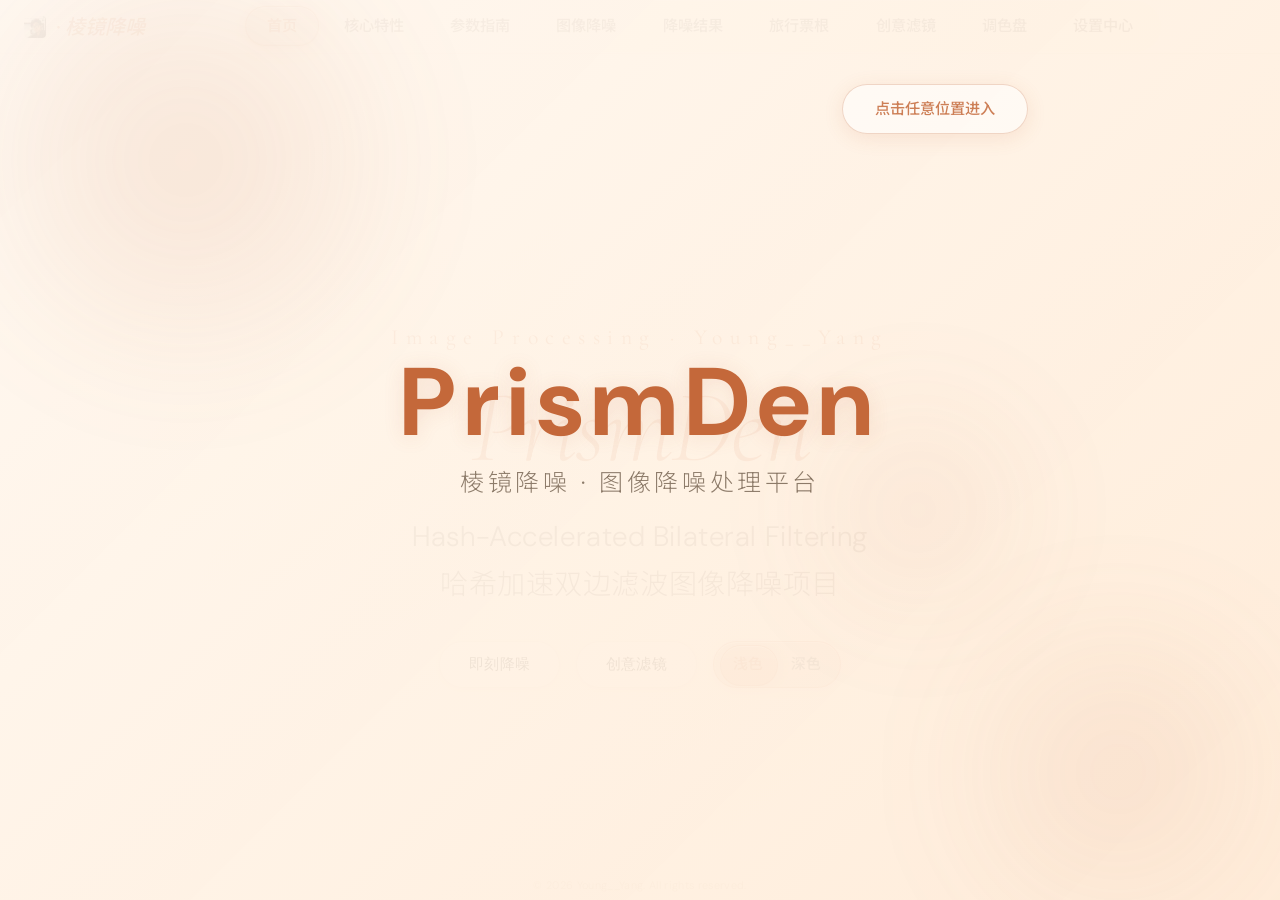
==== commit 456eaca7: "first commit" ====
--- a/index.html
+++ b/index.html
@@ -15,7 +15,7 @@
   <meta name="renderer" content="webkit" />
   <!-- 通知 iOS Safari 支持深浅色模式（触发 prefers-color-scheme） -->
   <meta name="color-scheme" content="light dark" />
-  <title>PrismDen — 图像降噪</title>
+  <title>PrismDen</title>
   <link rel="stylesheet" href="style.css" />
   <link rel="stylesheet" href="filter.css" />
   <link rel="stylesheet" href="ticket.css" />
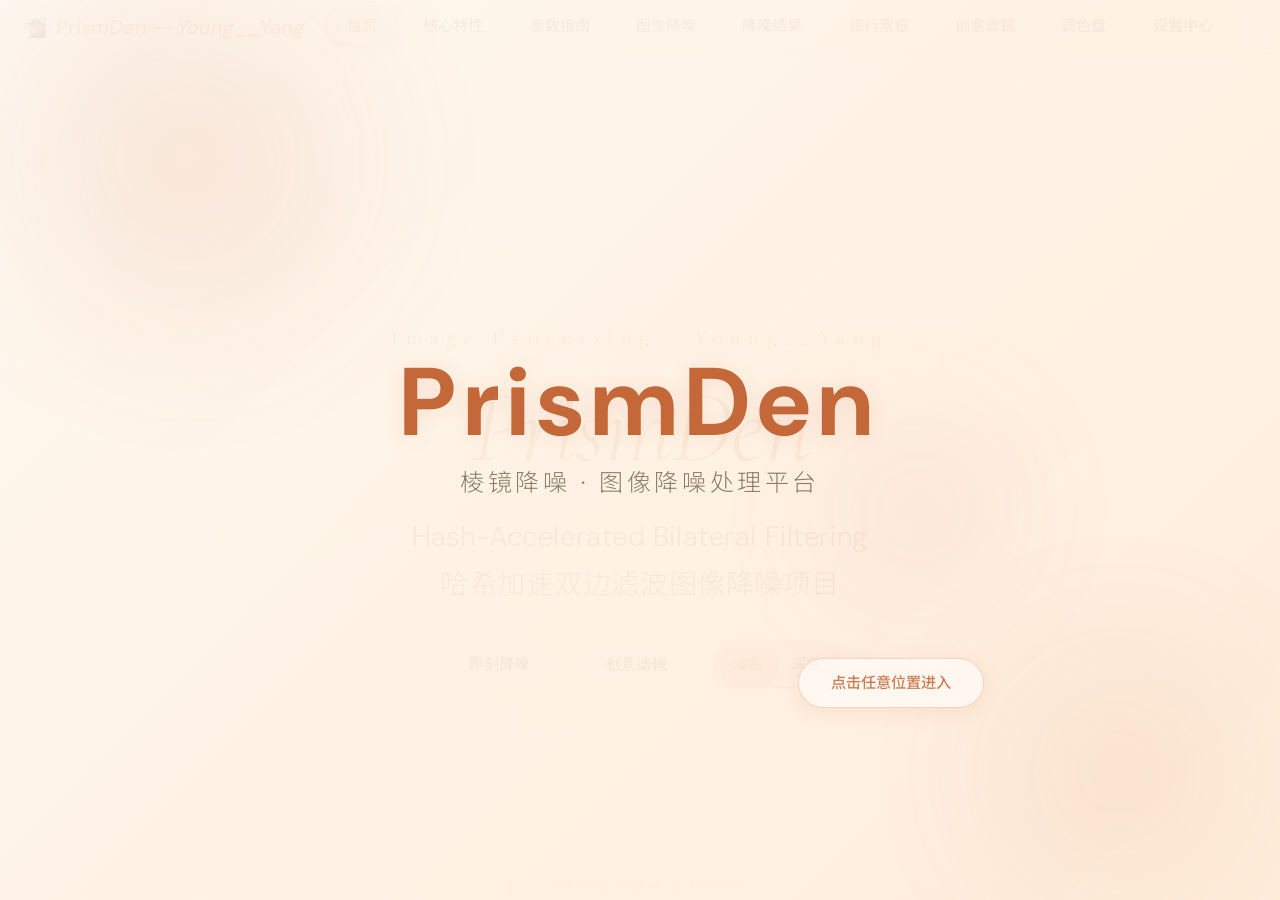
==== commit fd3fb11b: "first commit" ====
--- a/index.html
+++ b/index.html
@@ -69,7 +69,7 @@
   <div class="nav-brand" id="navBrand">
     <div class="nav-brand-row">
       <img src="002.jpg" class="nav-icon" onclick="switchPage('home')" style="cursor:pointer;width:22px;height:22px;" alt="logo">
-      <span class="nav-title"><a href="#" onclick="switchPage('home'); return false;"><em data-i18n="brandTag">PrismDen</em></a></span>
+      <span class="nav-title"><a href="#" onclick="switchPage('home'); return false;"><em data-i18n="brandTag">PrismDen -- Young__Yang</em></a></span>
     </div>
   </div>
   <div class="nav-links" id="navLinks">
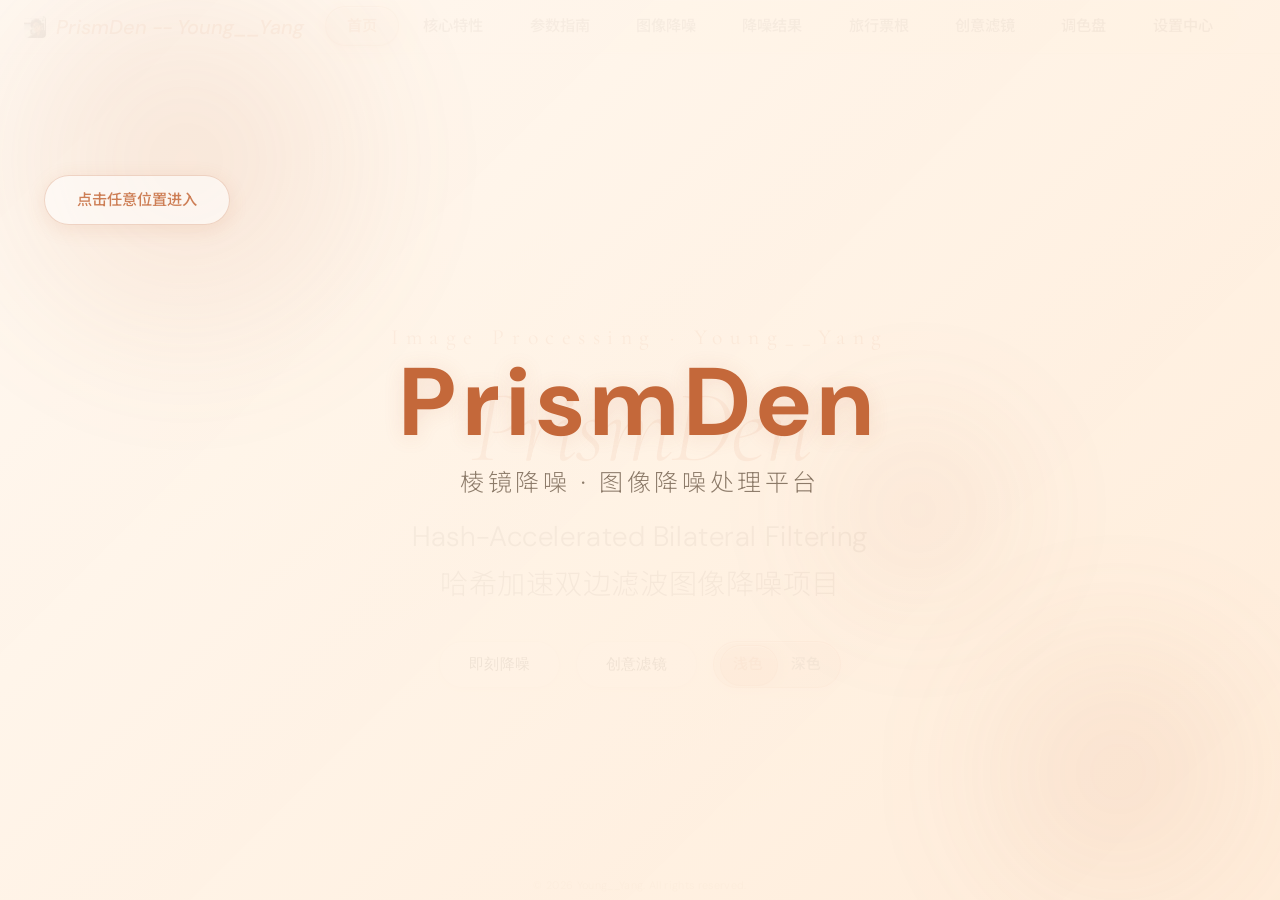
==== commit 1f85a1e7: "first commit" ====
--- a/index.html
+++ b/index.html
@@ -80,7 +80,7 @@
     <span class="nav-link" data-page="result" data-i18n="navResult">降噪结果</span>
     <span class="nav-link" data-page="ticket" data-i18n="navTicket">旅行票根</span>
     <span class="nav-link" data-page="filter" data-i18n="navFilter">创意滤镜</span>
-    <span class="nav-link" data-page="palette" data-i18n="navPalette">调色盘</span>
+    <span class="nav-link" data-page="palette" data-i18n="navPalette">色卡</span>
     <span class="nav-link" data-page="profile" data-i18n="navProfile">设置中心</span>
   </div>
   <div class="nav-right">
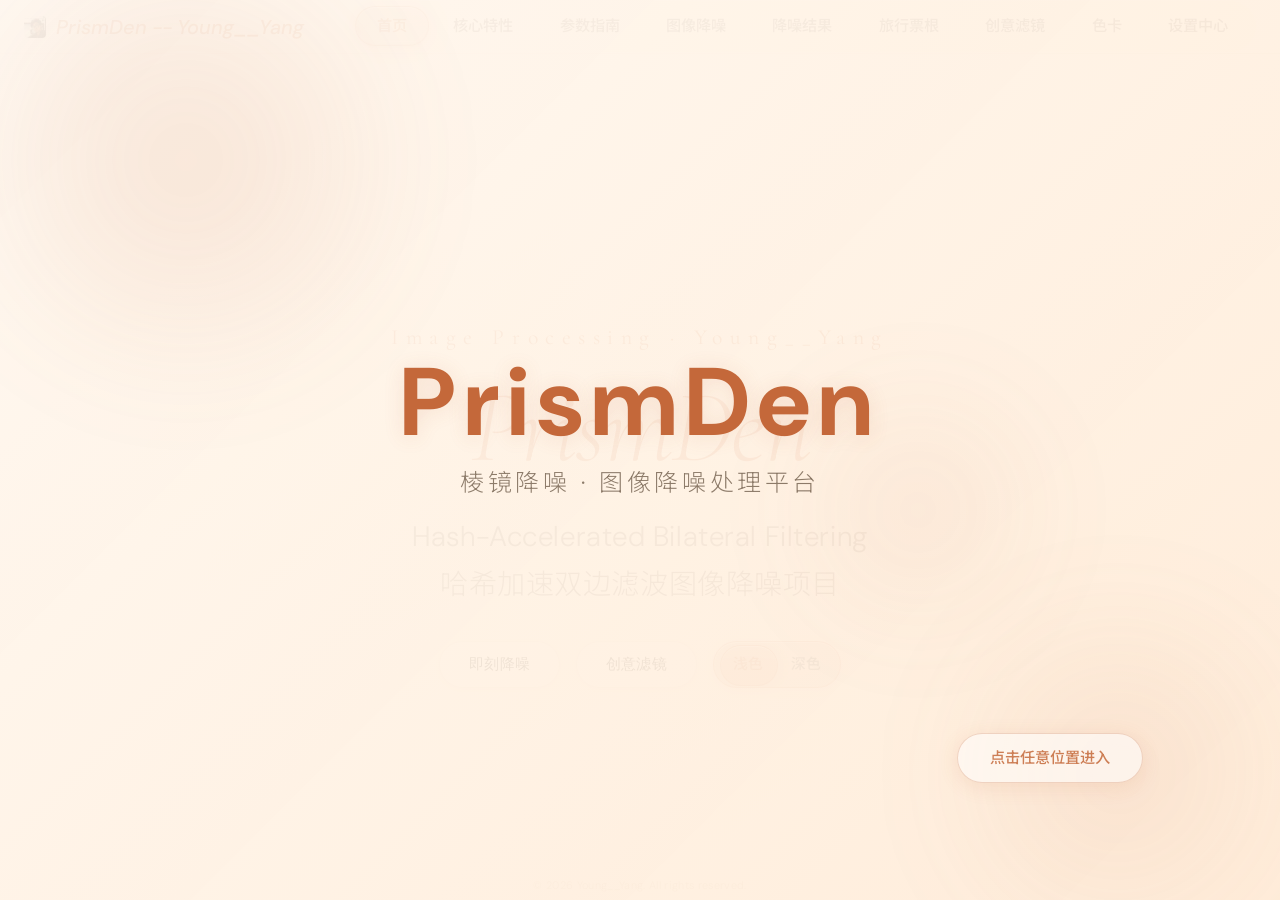
==== commit 46f2364f: "first commit" ====
--- a/index.html
+++ b/index.html
@@ -3,17 +3,14 @@
 <head>
   <meta charset="UTF-8" />
   <meta name="viewport" content="width=device-width, initial-scale=1.0, viewport-fit=cover" />
-  <!-- iOS Safari 兼容 -->
   <meta name="apple-mobile-web-app-capable" content="yes" />
   <meta name="apple-mobile-web-app-status-bar-style" content="default" />
   <meta name="format-detection" content="telephone=no" />
-  <!-- 微信 TBS / X5 内核兼容 -->
   <meta name="x5-orientation" content="portrait" />
   <meta name="x5-fullscreen" content="true" />
   <meta name="x5-page-mode" content="app" />
   <meta http-equiv="X-UA-Compatible" content="IE=edge,chrome=1" />
   <meta name="renderer" content="webkit" />
-  <!-- 通知 iOS Safari 支持深浅色模式（触发 prefers-color-scheme） -->
   <meta name="color-scheme" content="light dark" />
   <title>PrismDen</title>
   <link rel="stylesheet" href="style.css" />
@@ -22,17 +19,12 @@
   <link rel="stylesheet" href="profile.css" />
   <link rel="stylesheet" href="palette.css" />
   <link rel="icon" href="./002.jpg" type="image/x-icon">
-  <!-- 同步检测系统主题（在 CSS 加载前执行，避免闪白） -->
   <script>
     (function() {
-      // 用户手动设置过主题 → 跳过自动检测
       if (localStorage.getItem('theme')) return;
-      // 兼容 iOS Safari + 微信：优先 matchMedia，fallback 用 color-scheme 媒体查询
       var mq = '(prefers-color-scheme: dark)';
       var prefersDark = false;
       try { prefersDark = window.matchMedia(mq).matches; } catch(e) {}
-      // iOS 微信 X5 内核不支持 matchMedia → 用 CSS env() 检测（Safari 支持）
-      // 先设一个默认值，CSS 加载后会覆盖
       if (prefersDark) {
         document.documentElement.setAttribute('data-theme', 'dark');
         sessionStorage.setItem('_themeAuto', '1');
@@ -44,7 +36,7 @@
 </head>
 <body>
 
-<!-- 欢迎遮罩 -->
+<!-- 欢迎 -->
 <div class="welcome-overlay" id="welcomeOverlay" onclick="var o=this;if(o._d)return;o._d=1;o.style.pointerEvents='none';o.classList.add('fade-out');var h=document.getElementById('page-home');if(h){var e=h.querySelectorAll('.hero-kanji,.word,.hero-subtitle,.hero-actions');for(var i=0;i<e.length;i++){e[i].style.animation='none';e[i].offsetHeight;e[i].style.animation=''}}setTimeout(function(){o.remove();var n=document.querySelector('.nav-link[data-page=home]');if(n)n.classList.add('active')},600)">
   <div class="welcome-bg-circle welcome-bg-circle-1"></div>
   <div class="welcome-bg-circle welcome-bg-circle-2"></div>
@@ -83,13 +75,13 @@
     <span class="nav-link" data-page="palette" data-i18n="navPalette">色卡</span>
     <span class="nav-link" data-page="profile" data-i18n="navProfile">设置中心</span>
   </div>
-  <div class="nav-right">
-    <!-- <div class="nav-status" id="statusBar">
+  <!-- <div class="nav-right">
+    <div class="nav-status" id="statusBar">
       <div class="status-dot" id="statusDot"></div>
       <span id="statusText" data-i18n="statusConnecting">等待后端连接...</span>
-    </div> -->
-    <!-- <button class="nav-ping-btn" onclick="pingBackend()">检测服务</button> -->
-    <!-- <button class="volume-btn" id="volumeBtn" onclick="toggleSound()" title="音效开关">
+    </div>
+    <button class="nav-ping-btn" onclick="pingBackend()">检测服务</button>
+    <button class="volume-btn" id="volumeBtn" onclick="toggleSound()" title="音效开关">
       <svg class="volume-on" xmlns="http://www.w3.org/2000/svg" viewBox="0 0 24 24" fill="none" stroke="currentColor" stroke-width="2">
         <polygon points="11 5 6 9 2 9 2 15 6 15 11 19 11 5"></polygon>
         <path d="M19.07 4.93a10 10 0 0 1 0 14.14"></path>
@@ -100,8 +92,8 @@
         <line x1="23" y1="9" x2="17" y2="15"></line>
         <line x1="17" y1="9" x2="23" y2="15"></line>
       </svg>
-    </button> -->
-  </div>
+    </button>
+  </div> -->
 </nav>
 
 <!-- 1: 首页 -->
--- a/style.css
+++ b/style.css
@@ -821,6 +821,7 @@
   backdrop-filter: blur(16px);
   -webkit-backdrop-filter: blur(16px);
   white-space: nowrap;
+  color: var(--orange);
 }
 
 /* 即刻降噪和创意滤镜页面统一操作按钮 */
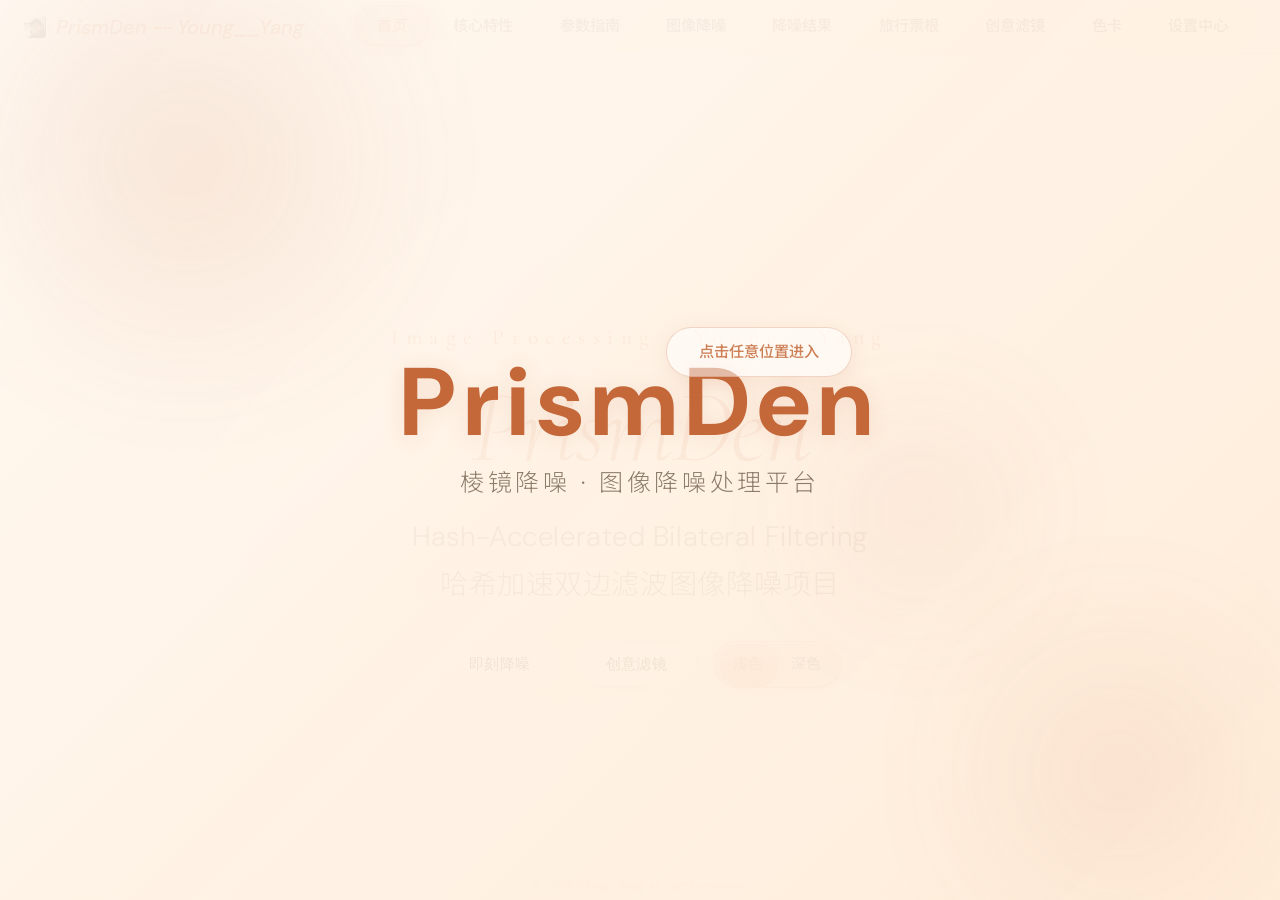
==== commit b6627a68: "Change grayscale mode button data-mode attribute" ====
--- a/index.html
+++ b/index.html
@@ -341,7 +341,7 @@
             <label class="param-label"><span data-i18n="resultMode">降噪模式</span></label>
             <div class="mode-tabs" id="modeTabs">
               <button class="mode-tab active" data-mode="bilateral" onclick="selectMode(this)"><span data-i18n="modeBilateral">彩色双边</span></button>
-              <button class="mode-tab" data-mode="grayscale_bilateral" onclick="selectMode(this)"><span data-i18n="modeGrayscale">灰度 Y 通道</span></button>
+              <button class="mode-tab" data-mode="grayscale" onclick="selectMode(this)"><span data-i18n="modeGrayscale">灰度 Y 通道</span></button>
               <div class="mode-pill" id="modePill"></div>
             </div>
           </div>
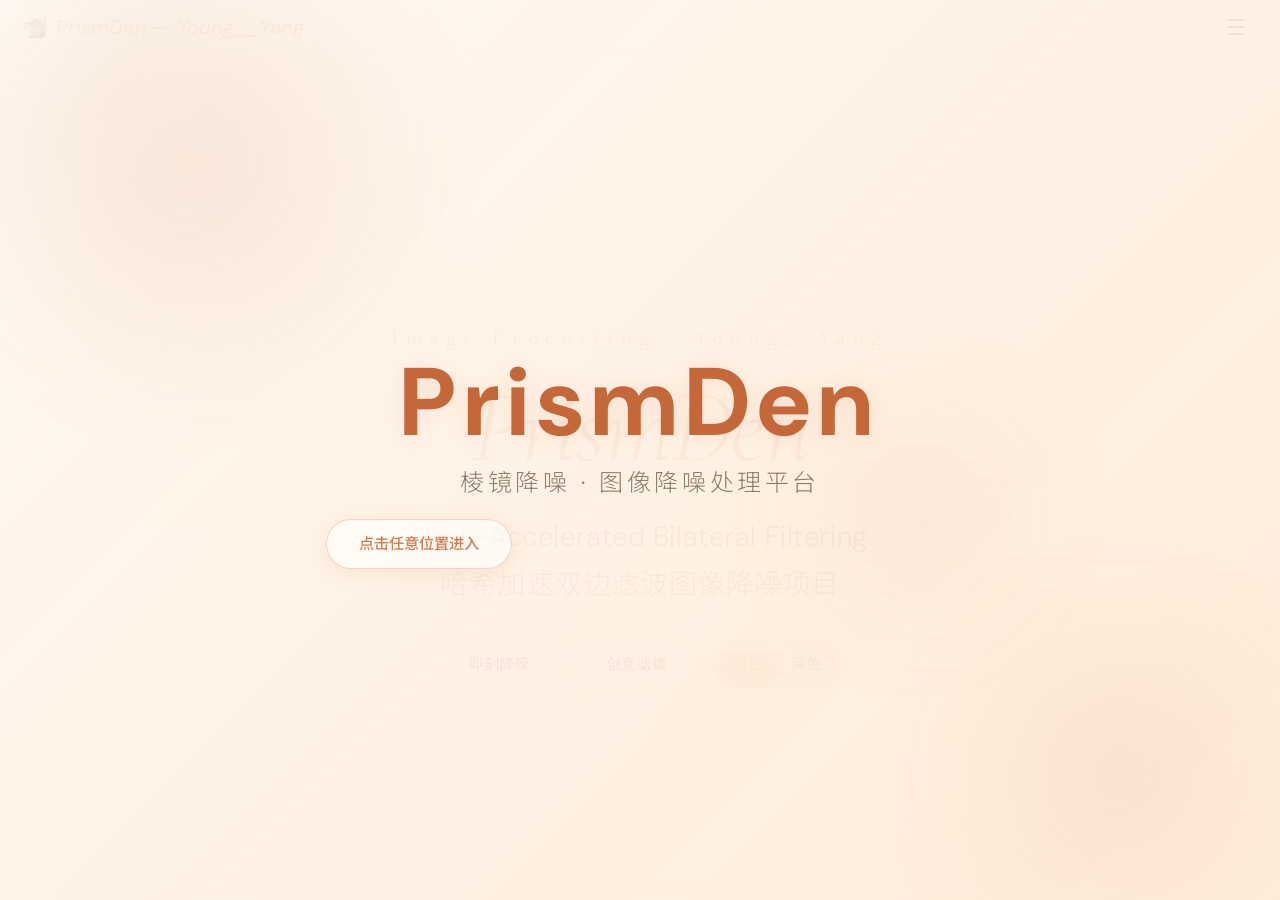
==== commit 8708faa2: "feat: 新增批量处理/图像编辑/处理日志/档案库四个功能页，导航改为汉堡菜单 功能新增： - 批量处理（batch.js）：多图批量降噪、参数统一设置、打包导出 - 图像编辑（editor.js）" ====
--- a/index.html
+++ b/index.html
@@ -18,6 +18,8 @@
   <link rel="stylesheet" href="ticket.css" />
   <link rel="stylesheet" href="profile.css" />
   <link rel="stylesheet" href="palette.css" />
+  <link rel="stylesheet" href="modules.css" />
+  <link rel="stylesheet" href="archive.css" />
   <link rel="icon" href="./002.jpg" type="image/x-icon">
   <script>
     (function() {
@@ -64,16 +66,10 @@
       <span class="nav-title"><a href="#" onclick="switchPage('home'); return false;"><em data-i18n="brandTag">PrismDen -- Young__Yang</em></a></span>
     </div>
   </div>
-  <div class="nav-links" id="navLinks">
-    <span class="nav-link active" data-page="home" data-i18n="navHome">首页</span>
-    <span class="nav-link" data-page="features" data-i18n="navFeatures">核心特性</span>
-    <span class="nav-link" data-page="guide" data-i18n="navGuide">参数指南</span>
-    <span class="nav-link" data-page="upload" data-i18n="navUpload">图像降噪</span>
-    <span class="nav-link" data-page="result" data-i18n="navResult">降噪结果</span>
-    <span class="nav-link" data-page="ticket" data-i18n="navTicket">旅行票根</span>
-    <span class="nav-link" data-page="filter" data-i18n="navFilter">创意滤镜</span>
-    <span class="nav-link" data-page="palette" data-i18n="navPalette">色卡</span>
-    <span class="nav-link" data-page="profile" data-i18n="navProfile">设置中心</span>
+  <div class="nav-burger" id="navBurger">
+    <button class="burger-btn" id="burgerBtn" aria-label="菜单">
+      <span></span><span></span><span></span>
+    </button>
   </div>
   <!-- <div class="nav-right">
     <div class="nav-status" id="statusBar">
@@ -95,6 +91,25 @@
     </button>
   </div> -->
 </nav>
+
+<!-- 汉堡下拉菜单放在 navbar 之外：body 因页面全绝对定位塌缩为滚动容器，会裁剪 navbar 内的下拉 -->
+<div class="burger-menu" id="burgerMenu">
+  <div class="nav-links" id="navLinks">
+    <span class="nav-link active" data-page="home" data-i18n="navHome">首页</span>
+    <span class="nav-link" data-page="features" data-i18n="navFeatures">核心特性</span>
+    <span class="nav-link" data-page="guide" data-i18n="navGuide">参数指南</span>
+    <span class="nav-link" data-page="upload" data-i18n="navUpload">图像降噪</span>
+    <span class="nav-link" data-page="result" data-i18n="navResult">降噪结果</span>
+    <span class="nav-link" data-page="ticket" data-i18n="navTicket">旅行票根</span>
+    <span class="nav-link" data-page="filter" data-i18n="navFilter">创意滤镜</span>
+    <span class="nav-link" data-page="palette" data-i18n="navPalette">色卡</span>
+    <span class="nav-link" data-page="profile" data-i18n="navProfile">设置中心</span>
+    <span class="nav-link" data-page="batch" data-i18n="navBatch">批量处理</span>
+    <span class="nav-link" data-page="editor" data-i18n="navEditor">图像编辑</span>
+    <span class="nav-link" data-page="history" data-i18n="navHistory">处理日志</span>
+    <span class="nav-link" data-page="archive" data-i18n="navArchive">档案库</span>
+  </div>
+</div>
 
 <!-- 1: 首页 -->
 <section class="page-section active" id="page-home" data-page="home">
@@ -974,6 +989,325 @@
 
 </section>
 
+<!-- 新模块: batch -->
+<section class="page-section" id="page-batch" data-page="batch">
+  <div class="page-main">
+  <main class="mod-main">
+    <h2 class="mod-title">批量处理</h2>
+    <p class="mod-sub">一次导入多张图片排队降噪，可随时暂停、取消、重试失败项，完成后打包下载。大图会自动分块处理。</p>
+
+    <div class="mod-card">
+      <div class="batch-zone" id="batchZone">
+        <span>点击或拖拽图片到此处导入（支持多选）</span>
+        <input type="file" id="batchFileInput" accept="image/*" multiple hidden />
+      </div>
+    </div>
+
+    <div class="mod-card">
+      <div class="mod-row">
+        <div class="mod-field">
+          <label><span>空间半径 σₛ</span> <span class="mod-val" id="batchSigmaSVal">5</span></label>
+          <input type="range" id="batchSigmaS" min="1" max="15" value="5" />
+        </div>
+        <div class="mod-field">
+          <label><span>颜色阈值 σᵣ</span> <span class="mod-val" id="batchSigmaRVal">25</span></label>
+          <input type="range" id="batchSigmaR" min="1" max="100" value="25" />
+        </div>
+        <div class="mod-field">
+          <label>降噪模式</label>
+          <div style="display:flex; gap:0.8rem;">
+            <label class="batch-radio"><input type="radio" name="batchMode" value="bilateral" checked /> <span>彩色</span></label>
+            <label class="batch-radio"><input type="radio" name="batchMode" value="grayscale" /> <span>灰度</span></label>
+          </div>
+        </div>
+        <div class="mod-field">
+          <label>输出格式</label>
+          <select id="batchFormat">
+            <option value="png">PNG（无损）</option>
+            <option value="jpeg">JPEG（体积小）</option>
+            <option value="webp">WebP</option>
+          </select>
+        </div>
+        <div class="mod-field hidden" id="batchQualityRow">
+          <label><span>输出质量</span> <span class="mod-val" id="batchQualityVal">92</span></label>
+          <input type="range" id="batchQuality" min="50" max="100" value="92" />
+        </div>
+        <div class="mod-field">
+          <label>单张像素上限</label>
+          <select id="batchMaxPixels">
+            <option value="4000000" selected>400 万（推荐，约 5 秒/张）</option>
+            <option value="8000000">800 万（约 11 秒/张）</option>
+            <option value="12000000">1200 万（约 16 秒/张）</option>
+            <option value="0">不限制（大图会很慢）</option>
+          </select>
+        </div>
+        <div class="mod-field">
+          <label>单张超时</label>
+          <select id="batchTimeout">
+            <option value="30">30 秒</option>
+            <option value="60" selected>60 秒</option>
+            <option value="180">180 秒</option>
+            <option value="0">不限制</option>
+          </select>
+        </div>
+        <div class="mod-field">
+          <label class="batch-radio" style="padding-bottom:0.5rem;">
+            <input type="checkbox" id="batchSaveArchive" /> <span>完成后自动存入档案库</span>
+          </label>
+        </div>
+      </div>
+      <p style="margin:0.7rem 0 0; font-size:0.76rem; color:var(--stone); line-height:1.6;">
+        超过像素上限的图片会先等比缩小再降噪，避免单张耗时过久；超时未完成的会自动跳过并标记为失败，不拖住后面的图片。
+      </p>
+    </div>
+
+    <div class="batch-overall"><div class="batch-overall-fill" id="batchOverallBar"></div></div>
+    <div class="batch-queue-info" id="batchQueueInfo"></div>
+
+    <div class="batch-summary" id="batchSummary"></div>
+
+    <div class="mod-card">
+      <div class="mod-row" style="margin-bottom:1rem;">
+        <button class="mod-btn primary" id="batchStartBtn">开始处理</button>
+        <button class="mod-btn" id="batchPauseBtn">暂停</button>
+        <button class="mod-btn danger" id="batchCancelBtn">取消</button>
+        <button class="mod-btn" id="batchPickBtn">继续添加</button>
+        <button class="mod-btn" id="batchPackBtn">打包下载全部</button>
+        <button class="mod-btn danger" id="batchClearBtn">清理已完成</button>
+      </div>
+
+      <div class="batch-list" id="batchList"></div>
+      <div class="mod-empty hidden" id="batchEmpty">还没有任务，先导入几张图片吧</div>
+    </div>
+  </main>
+  </div>
+</section>
+
+<!-- 新模块: editor -->
+<section class="page-section" id="page-editor" data-page="editor">
+  <div class="page-main">
+  <main class="mod-main">
+    <h2 class="mod-title">图像编辑</h2>
+    <p class="mod-sub">裁剪、旋转翻转、亮度对比度饱和度调整与锐化，实时预览，可导出或存入档案库。在预览图上点击可移动裁剪框中心。</p>
+
+    <div class="editor-zone" id="editorZone">
+      <span>点击或拖拽图片到此处开始编辑</span>
+      <input type="file" id="editorFileInput" accept="image/*" hidden />
+    </div>
+
+    <div class="editor-layout hidden" id="editorStageWrap" style="margin-top:1.2rem;">
+      <div class="editor-stage" id="editorStage">
+        <canvas id="editorCanvas"></canvas>
+      </div>
+
+      <div class="editor-panel hidden" id="editorPanel">
+        <div class="mod-card" style="margin:0;">
+          <div class="editor-group" style="border-top:none; padding-top:0;">
+            <div class="editor-group-title">裁剪</div>
+            <div class="editor-slider-row">
+              <span>比例</span>
+              <select id="editorCropRatio">
+                <option value="origin">原图比例</option>
+                <option value="1:1">1:1 方形</option>
+                <option value="4:3">4:3</option>
+                <option value="3:2">3:2</option>
+                <option value="16:9">16:9</option>
+              </select>
+            </div>
+            <div class="editor-slider-row">
+              <span>取景</span>
+              <input type="range" id="editorCropScale" min="30" max="100" value="100" />
+              <span class="mod-val" id="editorCropScaleVal">100%</span>
+            </div>
+          </div>
+
+          <div class="editor-group">
+            <div class="editor-group-title">旋转与翻转</div>
+            <div class="editor-slider-row">
+              <span>角度</span>
+              <select id="editorRotate">
+                <option value="0">0°</option>
+                <option value="90">90°</option>
+                <option value="180">180°</option>
+                <option value="270">270°</option>
+              </select>
+            </div>
+            <div class="mod-row">
+              <button class="mod-btn" id="editorFlipH">水平翻转</button>
+              <button class="mod-btn" id="editorFlipV">垂直翻转</button>
+            </div>
+          </div>
+
+          <div class="editor-group">
+            <div class="editor-group-title">色彩调整</div>
+            <div class="editor-slider-row">
+              <span>亮度</span>
+              <input type="range" id="editorBrightness" min="-100" max="100" value="0" />
+              <span class="mod-val" id="editorBrightnessVal">0</span>
+            </div>
+            <div class="editor-slider-row">
+              <span>对比</span>
+              <input type="range" id="editorContrast" min="-100" max="100" value="0" />
+              <span class="mod-val" id="editorContrastVal">0</span>
+            </div>
+            <div class="editor-slider-row">
+              <span>饱和</span>
+              <input type="range" id="editorSaturation" min="-100" max="100" value="0" />
+              <span class="mod-val" id="editorSaturationVal">0</span>
+            </div>
+            <div class="editor-slider-row">
+              <span>锐化</span>
+              <input type="range" id="editorSharpen" min="0" max="100" value="0" />
+              <span class="mod-val" id="editorSharpenVal">0</span>
+            </div>
+          </div>
+
+          <div class="editor-group">
+            <div class="editor-group-title">预设风格</div>
+            <select id="editorPreset" style="width:100%;">
+              <option value="none">不使用</option>
+              <option value="vivid">鲜艳</option>
+              <option value="mono">黑白</option>
+              <option value="retro">复古</option>
+            </select>
+          </div>
+
+          <div class="editor-group">
+            <div class="editor-group-title">输出</div>
+            <select id="editorFormat" style="width:100%; margin-bottom:0.6rem;">
+              <option value="png">PNG</option>
+              <option value="jpeg">JPEG</option>
+              <option value="webp">WebP</option>
+            </select>
+            <div class="mod-row">
+              <button class="mod-btn primary" id="editorDownloadBtn">导出图片</button>
+              <button class="mod-btn" id="editorArchiveBtn">存档案库</button>
+              <button class="mod-btn" id="editorPickBtn">更换图片</button>
+              <button class="mod-btn danger" id="editorResetBtn">重置参数</button>
+            </div>
+          </div>
+        </div>
+      </div>
+    </div>
+
+    <div class="editor-info" id="editorInfo"></div>
+    <div style="display:none;" id="editorFileName"></div>
+  </main>
+  </div>
+</section>
+
+<!-- 新模块: history -->
+<section class="page-section" id="page-history" data-page="history">
+  <div class="page-main">
+  <main class="mod-main">
+    <h2 class="mod-title">处理日志</h2>
+    <p class="mod-sub">自动记录每一次处理的时间、参数与耗时，可筛选、搜索、导出 CSV，便于回溯与统计。</p>
+
+    <div class="log-stats" id="logStats"></div>
+
+    <div class="log-toolbar">
+      <div class="log-tabs" id="logTypeTabs">
+        <button class="log-tab active" data-value="all">全部类型</button>
+        <button class="log-tab" data-value="denoise">图像降噪</button>
+        <button class="log-tab" data-value="batch">批量处理</button>
+        <button class="log-tab" data-value="edit">图像编辑</button>
+        <button class="log-tab" data-value="import">图片导入</button>
+      </div>
+      <div class="log-tabs" id="logStatusTabs">
+        <button class="log-tab active" data-value="all">全部状态</button>
+        <button class="log-tab" data-value="success">成功</button>
+        <button class="log-tab" data-value="error">失败</button>
+      </div>
+      <input type="text" class="log-search" id="logSearch" placeholder="搜索文件名或参数…" />
+      <button class="mod-btn" id="logRefreshBtn">刷新</button>
+      <button class="mod-btn primary" id="logExportBtn">导出 CSV</button>
+      <button class="mod-btn danger" id="logClearBtn">清空</button>
+    </div>
+
+    <div class="log-list" id="logList"></div>
+    <div class="mod-empty hidden" id="logEmpty">暂无处理记录，去处理一张图片试试</div>
+  </main>
+  </div>
+</section>
+
+<!-- 新模块: archive -->
+<section class="page-section" id="page-archive" data-page="archive">
+  <div class="page-main">
+  <main class="page-main archive-main">
+
+    <div class="archive-header">
+      <div>
+        <h2 class="archive-title">图片档案库</h2>
+        <p class="archive-subtitle">管理你处理过的所有图片，全部保存在本机浏览器中</p>
+      </div>
+      <div class="archive-header-actions">
+        <span class="archive-storage" id="archiveStorage"></span>
+        <button class="btn btn-ghost" id="archiveImportBtn">导入图片</button>
+        <button class="btn btn-ghost archive-danger" id="archiveClearBtn">清空档案库</button>
+        <input type="file" id="archiveFileInput" accept="image/*" multiple hidden />
+      </div>
+    </div>
+
+    <div class="archive-toolbar glass-card">
+      <input type="text" class="archive-search" id="archiveSearch" placeholder="搜索文件名…" />
+      <div class="archive-tabs" id="archiveSourceTabs">
+        <button class="archive-tab active" data-source="all">全部</button>
+        <button class="archive-tab" data-source="denoise">降噪</button>
+        <button class="archive-tab" data-source="filter">滤镜</button>
+        <button class="archive-tab" data-source="import">导入</button>
+        <div class="archive-tab-pill" id="archiveTabPill"></div>
+      </div>
+      <button class="archive-fav-toggle" id="archiveFavToggle" title="只看收藏">
+        <svg viewBox="0 0 24 24" fill="none" stroke="currentColor" stroke-width="2" stroke-linecap="round" stroke-linejoin="round"><polygon points="12 2 15.09 8.26 22 9.27 17 14.14 18.18 21.02 12 17.77 5.82 21.02 7 14.14 2 9.27 8.91 8.26 12 2"></polygon></svg>
+      </button>
+      <select class="archive-sort" id="archiveSort">
+        <option value="time">按时间</option>
+        <option value="name">按名称</option>
+        <option value="size">按大小</option>
+      </select>
+    </div>
+
+    <div class="archive-empty glass-card" id="archiveEmpty">
+      <svg width="72" height="72" viewBox="0 0 24 24" fill="none" stroke="currentColor" stroke-width="1.2" stroke-linecap="round" stroke-linejoin="round">
+        <rect x="3" y="3" width="18" height="18" rx="2"/><circle cx="8.5" cy="8.5" r="1.5"/><path d="M21 15l-5-5L5 21"/>
+      </svg>
+      <p class="archive-empty-title">暂无归档图片</p>
+      <p class="archive-empty-hint">在降噪结果页或滤镜页点击「存入档案库」，或在此导入本地图片</p>
+    </div>
+
+    <div class="archive-grid" id="archiveGrid"></div>
+
+  </main>
+
+  <div class="archive-modal-backdrop" id="archiveModalBackdrop">
+    <div class="archive-modal" id="archiveModal">
+      <button class="archive-modal-close" id="archiveModalClose" aria-label="关闭">&times;</button>
+      <div class="archive-modal-img-wrap"><img id="archiveModalImg" alt="preview" /></div>
+      <div class="archive-modal-side">
+        <h3 class="archive-modal-name" id="archiveModalName">--</h3>
+        <div class="archive-modal-meta">
+          <div class="archive-meta-row"><span>来源</span><em id="archiveModalSource">--</em></div>
+          <div class="archive-meta-row"><span>尺寸</span><em id="archiveModalDims">--</em></div>
+          <div class="archive-meta-row"><span>大小</span><em id="archiveModalBytes">--</em></div>
+          <div class="archive-meta-row"><span>归档时间</span><em id="archiveModalDate">--</em></div>
+        </div>
+        <div class="archive-modal-tags">
+          <label>标签</label>
+        <input type="text" id="archiveModalTags" placeholder="用逗号分隔" />
+        </div>
+        <div class="archive-modal-actions">
+          <button class="btn btn-primary" id="archiveModalDownload">下载</button>
+          <button class="btn btn-ghost" id="archiveModalFav">收藏</button>
+          <button class="btn btn-ghost archive-danger" id="archiveModalDelete">删除</button>
+        </div>
+      </div>
+    </div>
+  </div>
+
+  <div class="archive-drop-hint" id="archiveDropHint">松开鼠标，导入图片</div>
+  </div>
+</section>
+
 <!-- 底部版权（固定底部，不撑开高度） -->
 <div class="site-footer" data-i18n="footer">© 2026 Young__Yang. All rights reserved.</div>
 
@@ -1001,5 +1335,9 @@
 <script src="filter.js"></script>
 <script src="profile.js"></script>
 <script src="palette.js"></script>
+<script src="history.js"></script>
+<script src="batch.js"></script>
+<script src="editor.js"></script>
+<script src="archive.js"></script>
 </body>
 </html>
--- a/style.css
+++ b/style.css
@@ -4468,3 +4468,117 @@
     color-scheme: dark;
   }
 }
+
+/* 汉堡菜单导航：所有页面入口收进汉堡，悬浮展开 */
+.nav-burger {
+  position: relative;
+  display: flex;
+  align-items: center;
+}
+
+.burger-btn {
+  display: flex;
+  flex-direction: column;
+  justify-content: center;
+  align-items: center;
+  gap: 5px;
+  width: 40px;
+  height: 40px;
+  padding: 0;
+  background: transparent;
+  border: 1px solid rgba(184, 168, 152, 0.35);
+  border-radius: 10px;
+  cursor: pointer;
+  transition: border-color 0.2s ease;
+}
+
+.burger-btn span {
+  display: block;
+  width: 18px;
+  height: 2px;
+  border-radius: 2px;
+  background: var(--ink);
+  transition: background 0.2s ease;
+}
+
+.nav-burger:hover .burger-btn,
+.nav-burger.menu-open .burger-btn {
+  border-color: var(--orange);
+}
+
+.nav-burger:hover .burger-btn span,
+.nav-burger.menu-open .burger-btn span {
+  background: var(--orange);
+}
+
+/* 菜单挂在 body 下用 fixed 定位：navbar 有 backdrop-filter、body 是滚动容器，
+   放在 navbar 内会被裁剪，故显隐改由 JS 加 .open 控制 */
+.burger-menu {
+  position: fixed;
+  top: 62px;
+  right: 1.5rem;
+  min-width: 168px;
+  max-height: 70vh;
+  overflow-y: auto;
+  padding: 6px;
+  background: rgba(253, 248, 244, 0.98);
+  border: 1px solid rgba(184, 168, 152, 0.28);
+  border-radius: 14px;
+  box-shadow: 0 14px 44px rgba(60, 40, 20, 0.14);
+  opacity: 0;
+  visibility: hidden;
+  transform: translateY(-8px);
+  transition: opacity 0.18s ease, transform 0.18s ease, visibility 0.18s;
+  z-index: 1200;
+}
+
+.burger-menu.open {
+  opacity: 1;
+  visibility: visible;
+  transform: translateY(0);
+}
+
+.burger-menu .nav-links {
+  display: flex;
+  flex-direction: column;
+  align-items: stretch;
+  gap: 1px;
+  background: transparent;
+  border-radius: 0;
+  padding: 0;
+}
+
+.burger-menu .nav-link {
+  display: block;
+  padding: 9px 14px;
+  border-radius: 9px;
+  font-size: 0.9rem;
+  text-align: left;
+  white-space: nowrap;
+  transition: background 0.15s ease, color 0.15s ease;
+}
+
+.burger-menu .nav-link:hover {
+  background: rgba(196, 104, 58, 0.08);
+  color: var(--orange);
+}
+
+.burger-menu .nav-link.active {
+  background: rgba(196, 104, 58, 0.12);
+  color: var(--orange);
+}
+
+/* 下拉菜单内的液态玻璃 pill 不再需要（active 用背景高亮） */
+.burger-menu .nav-pill {
+  display: none !important;
+}
+
+/* 移动端：菜单全宽 */
+@media (max-width: 768px) {
+  .burger-menu {
+    top: 60px;
+    right: 0.8rem;
+    left: 0.8rem;
+    min-width: 0;
+  }
+}
--- a/modules.css
+++ b/modules.css
@@ -0,0 +1,508 @@
+/*
+ * PrismDen 棱镜降噪图像处理系统 V1.0
+ * 功能模块样式表：批量处理、图像编辑、处理日志三模块界面样式
+ * 著作权人：Young__Yang
+ * 完成日期：2026-09-28
+ * 权利取得方式：原始取得  权利范围：全部权利
+ */
+
+.mod-main {
+  max-width: 1080px;
+  margin: 0 auto;
+  padding: 1.6rem 1.2rem 3rem;
+}
+.mod-title {
+  font-family: var(--font-display, serif);
+  font-size: 1.7rem;
+  font-weight: 300;
+  color: var(--ink);
+  margin: 0 0 0.35rem;
+}
+.mod-sub {
+  color: var(--ink-faded);
+  font-size: 0.92rem;
+  margin: 0 0 1.4rem;
+  line-height: 1.6;
+}
+.mod-card {
+  background: var(--warm-white, #fffaf5);
+  border: 1px solid var(--orange-border, rgba(184, 168, 152, 0.22));
+  border-radius: 14px;
+  padding: 1.1rem 1.2rem;
+  margin-bottom: 1.1rem;
+}
+.mod-row {
+  display: flex;
+  flex-wrap: wrap;
+  gap: 0.9rem 1.2rem;
+  align-items: flex-end;
+}
+.mod-field {
+  display: flex;
+  flex-direction: column;
+  gap: 0.35rem;
+}
+.mod-field label {
+  font-size: 0.78rem;
+  color: var(--stone, #8c7a68);
+}
+.mod-field input[type="range"] {
+  width: 150px;
+  accent-color: var(--orange, #c4683a);
+}
+.mod-field select,
+.mod-field input[type="number"] {
+  padding: 0.42rem 0.6rem;
+  border: 1px solid var(--orange-border, rgba(184, 168, 152, 0.35));
+  border-radius: 8px;
+  background: var(--warm-white, #fffaf5);
+  color: var(--ink);
+  font-size: 0.88rem;
+}
+.mod-val {
+  font-variant-numeric: tabular-nums;
+  color: var(--orange, #c4683a);
+  font-weight: 600;
+  font-size: 0.85rem;
+}
+.mod-btn {
+  padding: 0.5rem 1.1rem;
+  border-radius: 9px;
+  border: 1px solid var(--orange-border, rgba(184, 168, 152, 0.35));
+  background: var(--warm-white, #fffaf5);
+  color: var(--ink);
+  font-size: 0.88rem;
+  cursor: pointer;
+}
+.mod-btn:disabled {
+  opacity: 0.45;
+  cursor: not-allowed;
+}
+.mod-btn.primary {
+  background: var(--orange, #c4683a);
+  border-color: var(--orange, #c4683a);
+  color: #fff;
+}
+.mod-empty {
+  text-align: center;
+  color: var(--ink-faded);
+  font-size: 0.92rem;
+  padding: 2.4rem 1rem;
+}
+.batch-zone {
+  border: 2px dashed var(--orange-border, rgba(184, 168, 152, 0.45));
+  border-radius: 14px;
+  padding: 1.6rem 1rem;
+  text-align: center;
+  cursor: pointer;
+  color: var(--ink-faded);
+  font-size: 0.92rem;
+  background: var(--warm-white, #fffaf5);
+}
+.batch-zone.drag-over {
+  border-color: var(--orange, #c4683a);
+  color: var(--orange, #c4683a);
+  background: rgba(196, 104, 58, 0.05);
+}
+.batch-overall {
+  height: 6px;
+  border-radius: 3px;
+  background: rgba(184, 168, 152, 0.18);
+  overflow: hidden;
+  margin-bottom: 1rem;
+}
+.batch-overall-fill {
+  height: 100%;
+  width: 0;
+  background: var(--orange, #c4683a);
+}
+.batch-queue-info {
+  min-height: 1.1rem;
+  font-size: 0.8rem;
+  color: var(--orange, #c4683a);
+  margin-bottom: 0.6rem;
+  overflow: hidden;
+  text-overflow: ellipsis;
+  white-space: nowrap;
+}
+.batch-summary {
+  display: flex;
+  flex-wrap: wrap;
+  gap: 0.7rem;
+  margin-bottom: 1rem;
+}
+.batch-stat,
+.log-stat {
+  flex: 1 1 100px;
+  display: flex;
+  flex-direction: column;
+  align-items: center;
+  gap: 0.15rem;
+  padding: 0.7rem 0.5rem;
+  border-radius: 10px;
+  background: rgba(184, 168, 152, 0.08);
+  font-size: 0.75rem;
+  color: var(--stone, #8c7a68);
+}
+.batch-stat-num,
+.log-stat-num {
+  font-size: 1.25rem;
+  font-weight: 600;
+  color: var(--ink);
+  font-variant-numeric: tabular-nums;
+}
+.batch-stat.ok .batch-stat-num,
+.log-stat.ok .log-stat-num {
+  color: #2e7d52;
+}
+.batch-stat.err .batch-stat-num,
+.log-stat.err .log-stat-num {
+  color: #c0392b;
+}
+.batch-list {
+  display: flex;
+  flex-direction: column;
+  gap: 0.6rem;
+}
+.batch-task {
+  display: flex;
+  gap: 0.85rem;
+  align-items: center;
+  padding: 0.7rem 0.85rem;
+  border-radius: 12px;
+  border: 1px solid var(--orange-border, rgba(184, 168, 152, 0.22));
+  background: var(--warm-white, #fffaf5);
+}
+.batch-task.status-running {
+  border-color: var(--orange, #c4683a);
+}
+.batch-task.status-error {
+  border-color: rgba(192, 57, 43, 0.5);
+}
+.batch-task-thumb {
+  width: 54px;
+  height: 54px;
+  flex: 0 0 54px;
+  border-radius: 8px;
+  overflow: hidden;
+  background: rgba(184, 168, 152, 0.12);
+  display: flex;
+  align-items: center;
+  justify-content: center;
+}
+.batch-task-thumb img {
+  width: 100%;
+  height: 100%;
+  object-fit: cover;
+  display: block;
+}
+.batch-task-thumb-ph {
+  font-size: 0.72rem;
+  color: var(--stone, #8c7a68);
+}
+.batch-task-body {
+  flex: 1;
+  min-width: 0;
+}
+.batch-task-name {
+  font-size: 0.9rem;
+  font-weight: 500;
+  color: var(--ink);
+  margin-bottom: 0.25rem;
+  overflow: hidden;
+  text-overflow: ellipsis;
+  white-space: nowrap;
+}
+.batch-task-meta {
+  display: flex;
+  flex-wrap: wrap;
+  gap: 0.5rem 0.8rem;
+  font-size: 0.74rem;
+  color: var(--stone, #8c7a68);
+  margin-bottom: 0.35rem;
+}
+.batch-task-err {
+  color: #c0392b;
+}
+.batch-task-bar {
+  height: 4px;
+  border-radius: 2px;
+  background: rgba(184, 168, 152, 0.18);
+  overflow: hidden;
+}
+.batch-task-bar-fill {
+  height: 100%;
+  width: 0;
+  background: var(--orange, #c4683a);
+}
+.batch-task-actions {
+  display: flex;
+  gap: 0.35rem;
+  flex-shrink: 0;
+}
+.batch-btn-mini {
+  padding: 0.3rem 0.6rem;
+  font-size: 0.74rem;
+  border-radius: 7px;
+  border: 1px solid var(--orange-border, rgba(184, 168, 152, 0.35));
+  background: transparent;
+  color: var(--ink);
+  cursor: pointer;
+}
+.batch-radio {
+  display: inline-flex;
+  align-items: center;
+  gap: 0.3rem;
+  font-size: 0.85rem;
+  color: var(--ink);
+  cursor: pointer;
+}
+.editor-zone {
+  border: 2px dashed var(--orange-border, rgba(184, 168, 152, 0.45));
+  border-radius: 14px;
+  padding: 2rem 1rem;
+  text-align: center;
+  cursor: pointer;
+  color: var(--ink-faded);
+}
+.editor-zone.drag-over {
+  border-color: var(--orange, #c4683a);
+  color: var(--orange, #c4683a);
+  background: rgba(196, 104, 58, 0.05);
+}
+.editor-layout {
+  display: flex;
+  gap: 1.2rem;
+  align-items: flex-start;
+}
+.editor-stage {
+  flex: 1 1 auto;
+  min-width: 0;
+  background: rgba(184, 168, 152, 0.08);
+  border-radius: 12px;
+  padding: 0.6rem;
+  display: flex;
+  align-items: center;
+  justify-content: center;
+}
+#editorCanvas {
+  max-width: 100%;
+  height: auto;
+  border-radius: 8px;
+  cursor: crosshair;
+}
+.editor-panel {
+  flex: 0 0 250px;
+  display: flex;
+  flex-direction: column;
+  gap: 0.85rem;
+}
+.editor-group {
+  border-top: 1px solid var(--orange-border, rgba(184, 168, 152, 0.22));
+  padding-top: 0.7rem;
+}
+.editor-group-title {
+  font-size: 0.76rem;
+  color: var(--stone, #8c7a68);
+  margin-bottom: 0.5rem;
+}
+.editor-slider-row {
+  display: flex;
+  align-items: center;
+  justify-content: space-between;
+  gap: 0.5rem;
+  margin-bottom: 0.4rem;
+  font-size: 0.8rem;
+  color: var(--ink);
+}
+.editor-slider-row input[type="range"] {
+  flex: 1;
+  accent-color: var(--orange, #c4683a);
+}
+.editor-info {
+  font-size: 0.76rem;
+  color: var(--stone, #8c7a68);
+  text-align: center;
+  padding-top: 0.3rem;
+}
+.log-toolbar {
+  display: flex;
+  flex-wrap: wrap;
+  gap: 0.7rem;
+  align-items: center;
+  margin-bottom: 1rem;
+}
+.log-tabs {
+  display: flex;
+  gap: 0.3rem;
+  flex-wrap: wrap;
+}
+.log-tab {
+  padding: 0.34rem 0.7rem;
+  font-size: 0.78rem;
+  border-radius: 20px;
+  border: 1px solid var(--orange-border, rgba(184, 168, 152, 0.32));
+  background: transparent;
+  color: var(--ink-faded);
+  cursor: pointer;
+}
+.log-tab.active {
+  background: var(--orange, #c4683a);
+  border-color: var(--orange, #c4683a);
+  color: #fff;
+}
+.log-search {
+  flex: 1 1 180px;
+  min-width: 150px;
+  padding: 0.45rem 0.8rem;
+  border: 1px solid var(--orange-border, rgba(184, 168, 152, 0.32));
+  border-radius: 9px;
+  background: var(--warm-white, #fffaf5);
+  color: var(--ink);
+  font-size: 0.86rem;
+}
+.log-stats {
+  display: flex;
+  gap: 0.6rem;
+  margin-bottom: 1rem;
+  flex-wrap: wrap;
+}
+.log-stat-num i {
+  font-size: 0.7rem;
+  font-style: normal;
+  opacity: 0.6;
+  margin-left: 1px;
+}
+.log-list {
+  display: flex;
+  flex-direction: column;
+  gap: 0.5rem;
+}
+.log-item {
+  display: flex;
+  gap: 0.8rem;
+  align-items: center;
+  padding: 0.6rem 0.8rem;
+  border-radius: 11px;
+  border: 1px solid var(--orange-border, rgba(184, 168, 152, 0.22));
+  background: var(--warm-white, #fffaf5);
+}
+.log-item.status-error {
+  border-color: rgba(192, 57, 43, 0.4);
+}
+.log-thumb {
+  width: 44px;
+  height: 44px;
+  flex: 0 0 44px;
+  border-radius: 7px;
+  overflow: hidden;
+  background: rgba(184, 168, 152, 0.12);
+  display: flex;
+  align-items: center;
+  justify-content: center;
+}
+.log-thumb img {
+  width: 100%;
+  height: 100%;
+  object-fit: cover;
+  display: block;
+}
+.log-thumb-ph {
+  font-size: 0.66rem;
+  color: var(--stone, #8c7a68);
+}
+.log-main {
+  flex: 1;
+  min-width: 0;
+}
+.log-line1 {
+  display: flex;
+  gap: 0.5rem;
+  align-items: center;
+  margin-bottom: 0.2rem;
+}
+.log-type {
+  font-size: 0.7rem;
+  padding: 0.12rem 0.45rem;
+  border-radius: 5px;
+  background: rgba(196, 104, 58, 0.12);
+  color: var(--orange, #c4683a);
+  flex-shrink: 0;
+}
+.log-name {
+  font-size: 0.86rem;
+  color: var(--ink);
+  overflow: hidden;
+  text-overflow: ellipsis;
+  white-space: nowrap;
+}
+.log-status {
+  font-size: 0.7rem;
+  color: #2e7d52;
+  flex-shrink: 0;
+}
+.log-item.status-error .log-status {
+  color: #c0392b;
+}
+.log-line2 {
+  display: flex;
+  gap: 0.7rem;
+  font-size: 0.72rem;
+  color: var(--stone, #8c7a68);
+  margin-bottom: 0.15rem;
+  flex-wrap: wrap;
+}
+.log-line3 {
+  font-size: 0.72rem;
+  color: var(--ink-faded);
+  overflow: hidden;
+  text-overflow: ellipsis;
+  white-space: nowrap;
+}
+.log-err {
+  color: #c0392b;
+}
+.log-del {
+  flex-shrink: 0;
+  width: 26px;
+  height: 26px;
+  border-radius: 50%;
+  border: 1px solid transparent;
+  background: transparent;
+  color: var(--stone, #8c7a68);
+  font-size: 1rem;
+  line-height: 1;
+  cursor: pointer;
+}
+
+@media (max-width: 900px) {
+.editor-layout {
+    flex-direction: column;
+  }
+.editor-panel {
+    flex: 1 1 auto;
+    width: 100%;
+  }
+}
+
+@media (max-width: 768px) {
+.mod-main {
+    padding: 1.2rem 0.9rem 2.5rem;
+  }
+.mod-title {
+    font-size: 1.45rem;
+  }
+.batch-task {
+    flex-wrap: wrap;
+  }
+.batch-task-actions {
+    width: 100%;
+    justify-content: flex-end;
+  }
+.mod-field input[type="range"] {
+    width: 120px;
+  }
+.log-line3 {
+    white-space: normal;
+  }
+}
--- a/archive.css
+++ b/archive.css
@@ -0,0 +1,390 @@
+/*
+ * PrismDen 棱镜降噪图像处理系统 V1.0
+ * 档案库样式表：图片卡片网格、弹窗与拖拽提示样式
+ * 著作权人：Young__Yang
+ * 完成日期：2026-09-28
+ * 权利取得方式：原始取得  权利范围：全部权利
+ */
+
+.archive-main {
+  max-width: 1200px;
+}
+.archive-header {
+  display: flex;
+  align-items: flex-end;
+  justify-content: space-between;
+  flex-wrap: wrap;
+  gap: 1rem;
+  margin-bottom: 1.5rem;
+}
+.archive-title {
+  font-family: var(--font-display);
+  font-size: 2rem;
+  font-weight: 700;
+  color: var(--ink);
+  margin-bottom: 0.25rem;
+}
+.archive-subtitle {
+  font-size: 0.875rem;
+  color: var(--ink-faded);
+  font-weight: 300;
+}
+.archive-header-actions {
+  display: flex;
+  align-items: center;
+  gap: 0.6rem;
+  flex-wrap: wrap;
+}
+.archive-storage {
+  font-size: 0.75rem;
+  color: var(--stone);
+}
+.archive-danger {
+  color: #a33a2a;
+}
+.archive-toolbar {
+  display: flex;
+  align-items: center;
+  gap: 0.8rem;
+  flex-wrap: wrap;
+  padding: 0.8rem 1rem;
+  margin-bottom: 1.5rem;
+}
+.archive-search {
+  flex: 1 1 180px;
+  min-width: 150px;
+  padding: 0.55rem 0.9rem;
+  font-size: 0.85rem;
+  color: var(--ink);
+  background: var(--warm-white);
+  border: 1px solid var(--orange-border);
+  border-radius: var(--radius-md, 8px);
+  outline: none;
+}
+.archive-search:focus {
+  border-color: var(--orange);
+}
+.archive-tabs {
+  position: relative;
+  display: flex;
+  gap: 2px;
+  padding: 3px;
+  background: var(--orange-ghost);
+  border-radius: 100px;
+}
+.archive-tab {
+  position: relative;
+  z-index: 1;
+  padding: 0.42rem 0.9rem;
+  font-size: 0.8rem;
+  color: var(--ink-faded);
+  background: none;
+  border: none;
+  border-radius: 100px;
+  cursor: pointer;
+  white-space: nowrap;
+}
+.archive-tab.active {
+  color: var(--ink);
+  font-weight: 500;
+}
+.archive-tab-pill {
+  position: absolute;
+  top: 3px;
+  bottom: 3px;
+  left: 3px;
+  width: 0;
+  background: var(--warm-white);
+  border-radius: 100px;
+  pointer-events: none;
+}
+.archive-fav-toggle {
+  display: flex;
+  align-items: center;
+  justify-content: center;
+  width: 34px;
+  height: 34px;
+  color: var(--stone);
+  background: none;
+  border: 1px solid var(--orange-border);
+  border-radius: 50%;
+  cursor: pointer;
+}
+.archive-fav-toggle svg {
+  width: 15px;
+  height: 15px;
+}
+.archive-fav-toggle.active {
+  color: var(--orange);
+  border-color: var(--orange);
+  background: var(--orange-ghost);
+}
+.archive-sort {
+  padding: 0.45rem 0.7rem;
+  font-size: 0.8rem;
+  color: var(--ink);
+  background: var(--warm-white);
+  border: 1px solid var(--orange-border);
+  border-radius: var(--radius-md, 8px);
+  outline: none;
+  cursor: pointer;
+}
+.archive-empty {
+  display: none;
+  flex-direction: column;
+  align-items: center;
+  gap: 0.6rem;
+  padding: 4rem 2rem;
+  text-align: center;
+  color: var(--stone);
+}
+.archive-empty.show {
+  display: flex;
+}
+.archive-empty-title {
+  font-size: 1.1rem;
+  font-weight: 500;
+  color: var(--ink-faded);
+  margin-top: 0.8rem;
+}
+.archive-empty-hint {
+  font-size: 0.82rem;
+  color: var(--stone);
+  max-width: 420px;
+  line-height: 1.7;
+}
+.archive-grid {
+  display: grid;
+  grid-template-columns: repeat(auto-fill, minmax(200px, 1fr));
+  gap: 1.1rem;
+}
+.archive-card {
+  position: relative;
+  overflow: hidden;
+  background: var(--warm-white);
+  border: 1px solid var(--orange-border);
+  border-radius: var(--radius-lg, 14px);
+  cursor: pointer;
+}
+.archive-card-thumb {
+  width: 100%;
+  aspect-ratio: 4 / 3;
+  object-fit: cover;
+  display: block;
+  background: var(--orange-ghost);
+}
+.archive-card-info {
+  display: flex;
+  align-items: center;
+  gap: 0.5rem;
+  padding: 0.6rem 0.8rem;
+}
+.archive-card-name {
+  flex: 1;
+  min-width: 0;
+  font-size: 0.78rem;
+  color: var(--ink);
+  white-space: nowrap;
+  overflow: hidden;
+  text-overflow: ellipsis;
+}
+.archive-card-src {
+  flex-shrink: 0;
+  padding: 0.15rem 0.5rem;
+  font-size: 0.65rem;
+  font-weight: 500;
+  color: var(--orange);
+  background: var(--orange-ghost);
+  border-radius: 100px;
+}
+.archive-card-fav {
+  position: absolute;
+  top: 0.5rem;
+  right: 0.5rem;
+  display: none;
+  align-items: center;
+  justify-content: center;
+  width: 26px;
+  height: 26px;
+  color: #fff;
+  background: rgba(196,104,58,0.9);
+  border-radius: 50%;
+}
+.archive-card.is-fav .archive-card-fav {
+  display: flex;
+}
+.archive-card-fav svg {
+  width: 13px;
+  height: 13px;
+  fill: currentColor;
+}
+.archive-modal-backdrop {
+  position: fixed;
+  inset: 0;
+  z-index: 2000;
+  display: none;
+  align-items: center;
+  justify-content: center;
+  padding: 2rem;
+  background: rgba(30,20,12,0.55);
+}
+.archive-modal-backdrop.show {
+  display: flex;
+}
+.archive-modal {
+  display: flex;
+  position: relative;
+  width: min(920px, 100%);
+  max-height: 86vh;
+  overflow: hidden;
+  background: var(--warm-white);
+  border-radius: 18px;
+}
+.archive-modal-img-wrap {
+  flex: 1.4;
+  display: flex;
+  align-items: center;
+  justify-content: center;
+  min-width: 0;
+  background: var(--orange-ghost);
+}
+.archive-modal-img-wrap img {
+  max-width: 100%;
+  max-height: 86vh;
+  object-fit: contain;
+  display: block;
+}
+.archive-modal-side {
+  flex: 1;
+  display: flex;
+  flex-direction: column;
+  gap: 1.1rem;
+  min-width: 240px;
+  max-width: 320px;
+  padding: 1.8rem 1.5rem;
+  overflow-y: auto;
+}
+.archive-modal-name {
+  font-size: 1.05rem;
+  font-weight: 600;
+  color: var(--ink);
+  word-break: break-all;
+}
+.archive-modal-meta {
+  display: flex;
+  flex-direction: column;
+  gap: 0.55rem;
+}
+.archive-meta-row {
+  display: flex;
+  align-items: center;
+  justify-content: space-between;
+  gap: 0.8rem;
+  font-size: 0.8rem;
+}
+.archive-meta-row span {
+  color: var(--stone);
+  flex-shrink: 0;
+}
+.archive-meta-row em {
+  font-style: normal;
+  color: var(--ink);
+  text-align: right;
+  word-break: break-all;
+}
+.archive-modal-tags {
+  display: flex;
+  flex-direction: column;
+  gap: 0.4rem;
+}
+.archive-modal-tags label {
+  font-size: 0.78rem;
+  color: var(--stone);
+}
+.archive-modal-tags input {
+  padding: 0.5rem 0.8rem;
+  font-size: 0.82rem;
+  color: var(--ink);
+  background: var(--warm-white);
+  border: 1px solid var(--orange-border);
+  border-radius: var(--radius-md, 8px);
+  outline: none;
+}
+.archive-modal-tags input:focus {
+  border-color: var(--orange);
+}
+.archive-modal-actions {
+  display: flex;
+  gap: 0.5rem;
+  flex-wrap: wrap;
+  margin-top: auto;
+}
+.archive-modal-actions .btn {
+  flex: 1;
+  padding: 0.55rem 0.8rem;
+  font-size: 0.8rem;
+  white-space: nowrap;
+}
+.archive-modal-close {
+  position: absolute;
+  top: 0.6rem;
+  right: 0.8rem;
+  z-index: 1;
+  width: 32px;
+  height: 32px;
+  font-size: 1.4rem;
+  line-height: 1;
+  color: var(--ink-faded);
+  background: var(--warm-white);
+  border: none;
+  border-radius: 50%;
+  cursor: pointer;
+}
+.archive-drop-hint {
+  position: fixed;
+  inset: 0;
+  z-index: 2100;
+  display: none;
+  align-items: center;
+  justify-content: center;
+  font-size: 1.1rem;
+  font-weight: 500;
+  color: var(--orange);
+  background: rgba(196,104,58,0.08);
+  border: 3px dashed var(--orange);
+  pointer-events: none;
+}
+.archive-drop-hint.show {
+  display: flex;
+}
+
+@media (max-width: 768px) {
+.archive-header {
+    flex-direction: column;
+    align-items: flex-start;
+  }
+.archive-grid {
+    grid-template-columns: repeat(auto-fill, minmax(150px, 1fr));
+    gap: 0.8rem;
+  }
+.archive-modal {
+    flex-direction: column;
+    max-height: 92vh;
+    overflow-y: auto;
+  }
+.archive-modal-img-wrap {
+    flex: none;
+    max-height: 42vh;
+  }
+.archive-modal-img-wrap img {
+    max-height: 42vh;
+  }
+.archive-modal-side {
+    max-width: none;
+    padding: 1.2rem 1.1rem;
+  }
+.archive-tab {
+    padding: 0.38rem 0.65rem;
+    font-size: 0.74rem;
+  }
+}
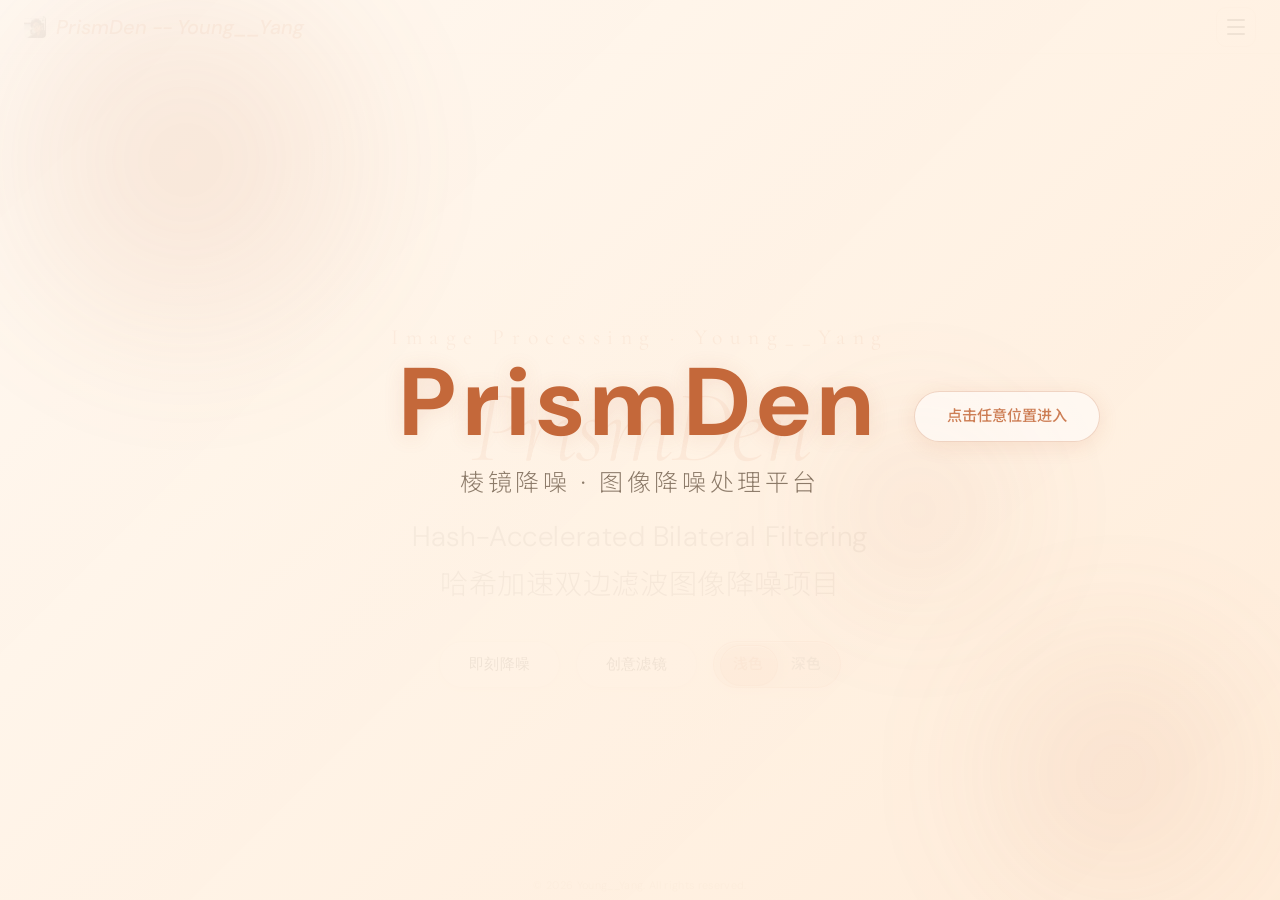
==== commit 6a02ef05: "refactor: 设置中心移到菜单最后一项 调整汉堡菜单顺序，将「设置中心」从中间位置挪到最后： 色卡 → 批量处理 → 图像编辑 → 处理日志 → 档案库 → 设置中心  同步修改 index.h" ====
--- a/index.html
+++ b/index.html
@@ -102,12 +102,12 @@
     <span class="nav-link" data-page="result" data-i18n="navResult">降噪结果</span>
     <span class="nav-link" data-page="ticket" data-i18n="navTicket">旅行票根</span>
     <span class="nav-link" data-page="filter" data-i18n="navFilter">创意滤镜</span>
-    <span class="nav-link" data-page="palette" data-i18n="navPalette">色卡</span>
-    <span class="nav-link" data-page="profile" data-i18n="navProfile">设置中心</span>
-    <span class="nav-link" data-page="batch" data-i18n="navBatch">批量处理</span>
-    <span class="nav-link" data-page="editor" data-i18n="navEditor">图像编辑</span>
-    <span class="nav-link" data-page="history" data-i18n="navHistory">处理日志</span>
-    <span class="nav-link" data-page="archive" data-i18n="navArchive">档案库</span>
+      <span class="nav-link" data-page="palette" data-i18n="navPalette">色卡</span>
+      <span class="nav-link" data-page="batch" data-i18n="navBatch">批量处理</span>
+      <span class="nav-link" data-page="editor" data-i18n="navEditor">图像编辑</span>
+      <span class="nav-link" data-page="history" data-i18n="navHistory">处理日志</span>
+      <span class="nav-link" data-page="archive" data-i18n="navArchive">档案库</span>
+      <span class="nav-link" data-page="profile" data-i18n="navProfile">设置中心</span>
   </div>
 </div>
 
